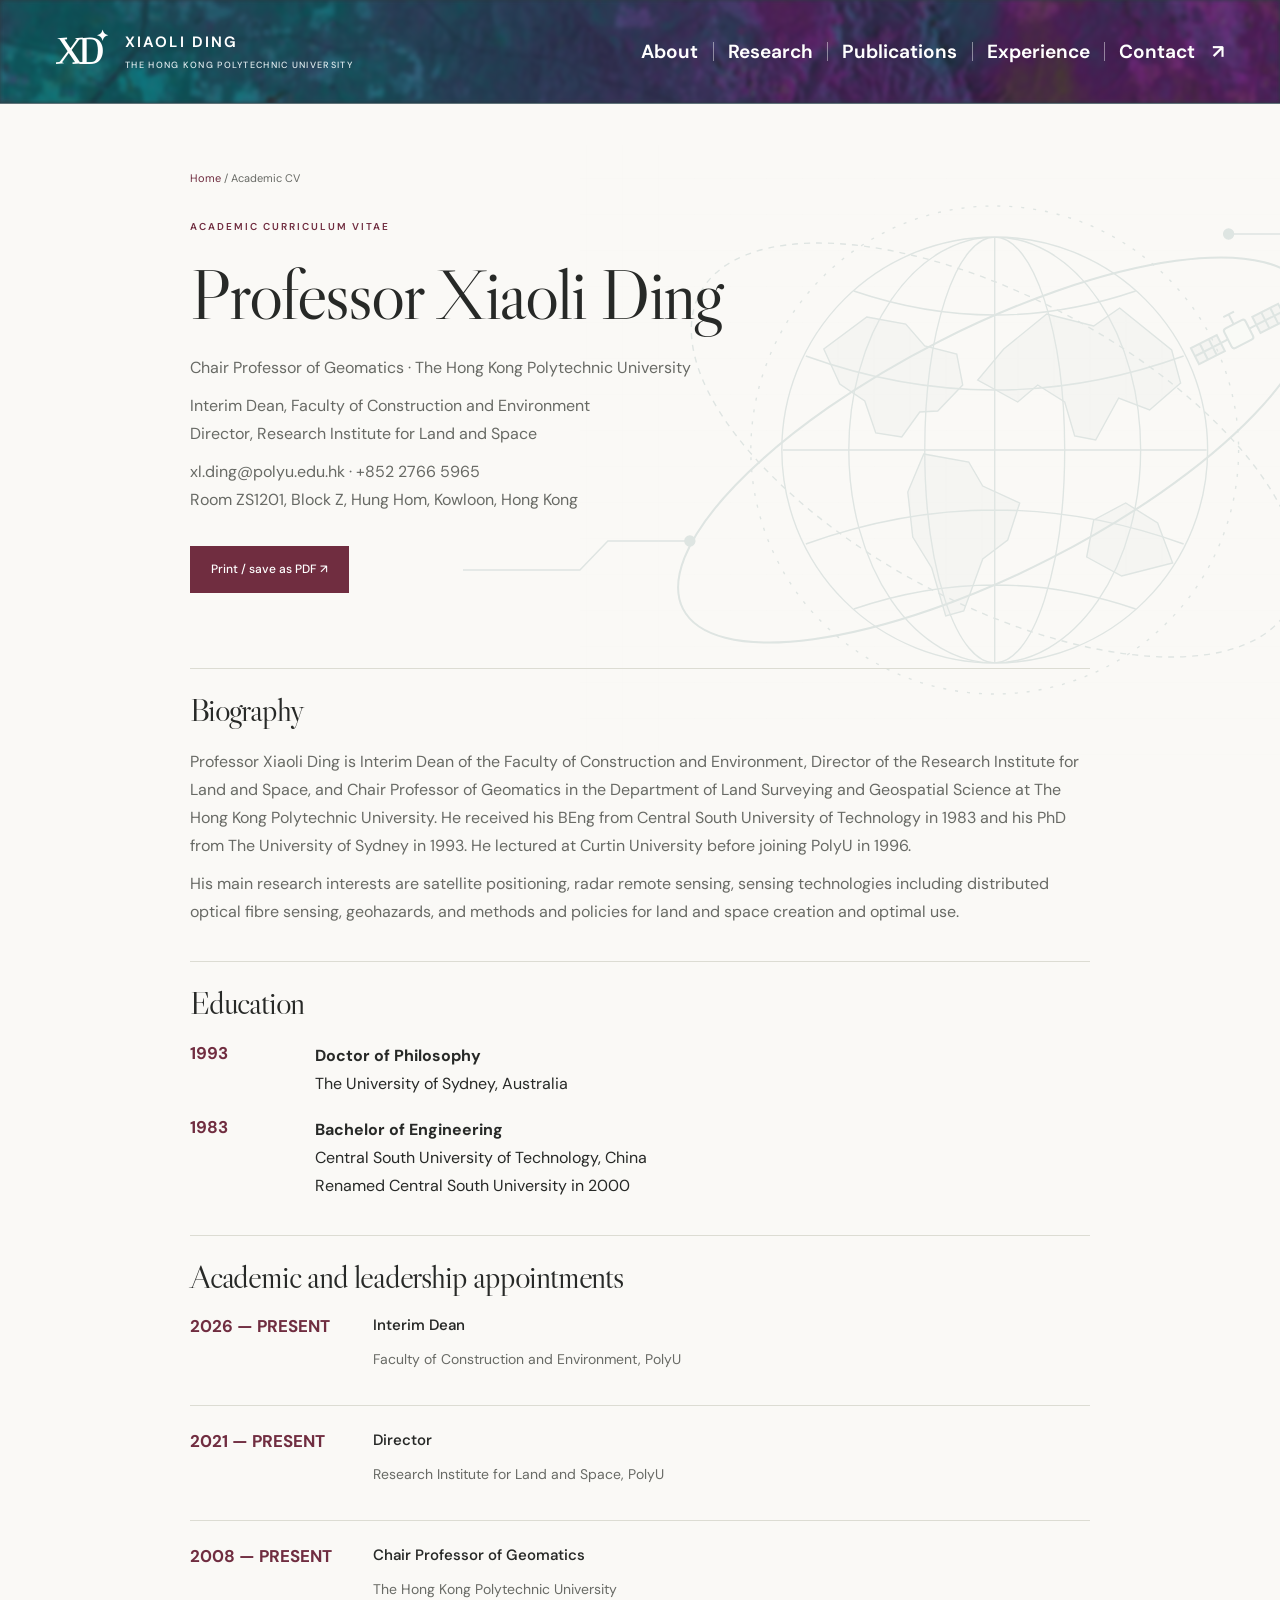
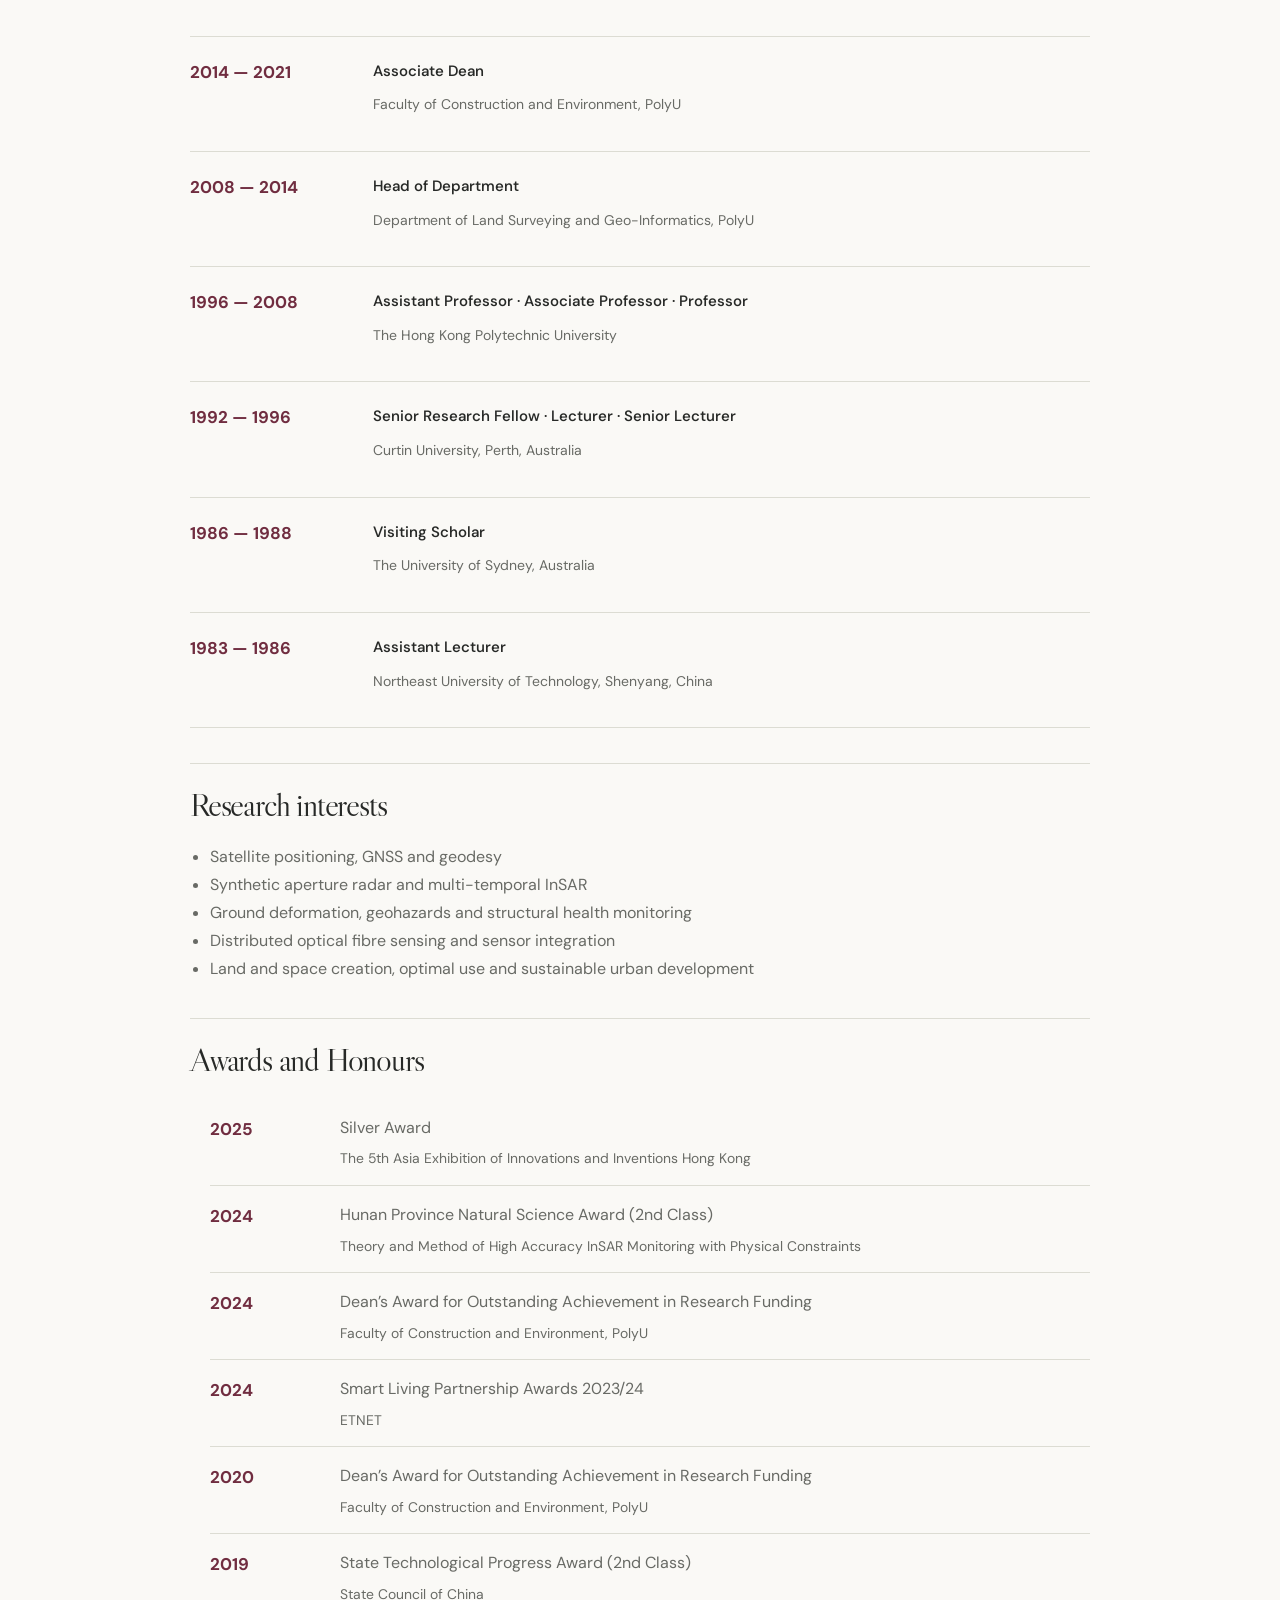
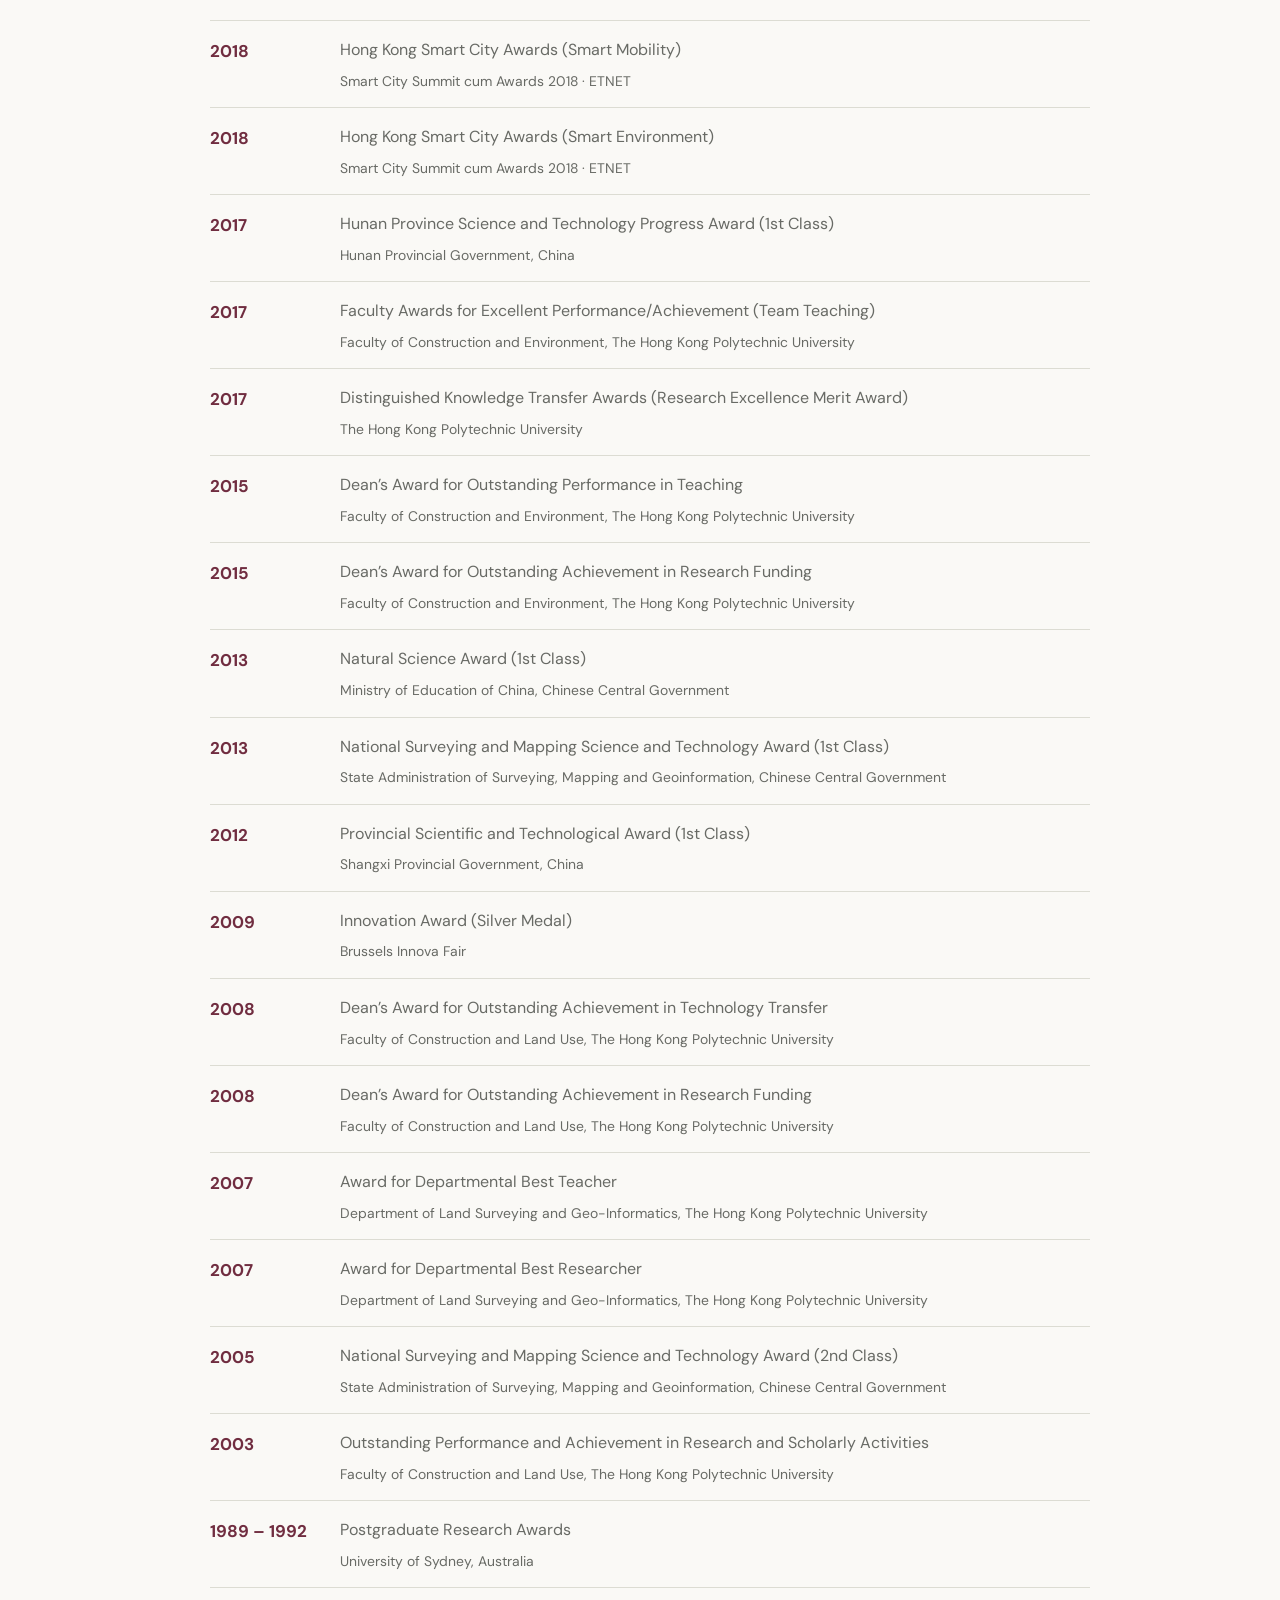
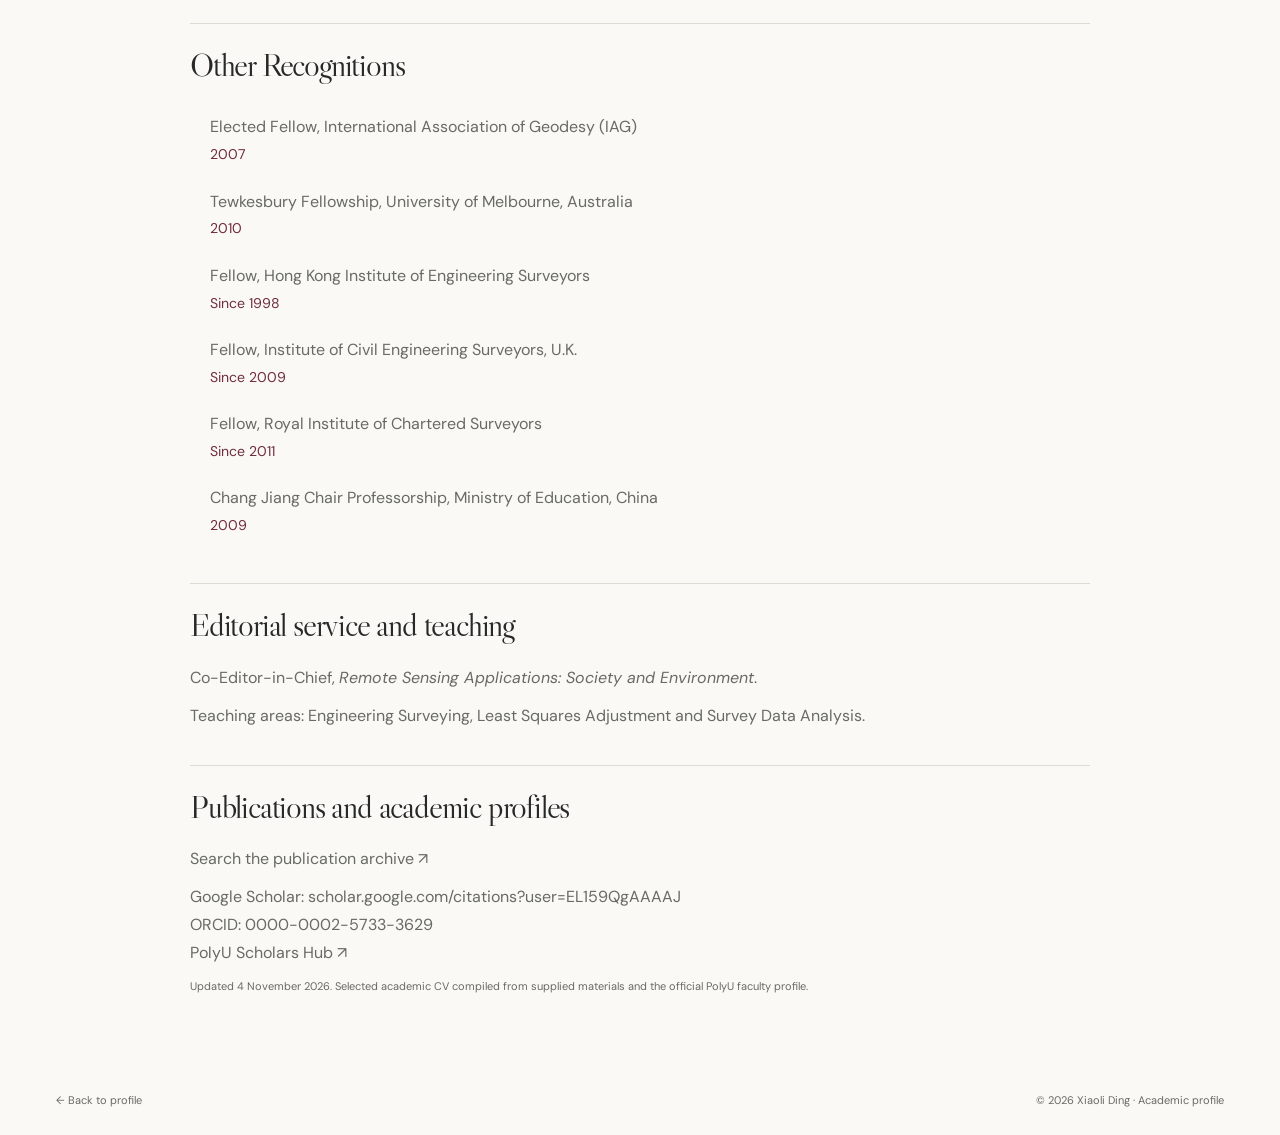
==== cv.html @ 2faf0572 "Add complete CV awards and honours with expandable homepage archive" ====
<!doctype html>
<html lang="en">
<head><meta charset="utf-8"><meta name="viewport" content="width=device-width,initial-scale=1"><meta name="theme-color" content="#702d40"><meta name="description" content="Professor Xiaoli Ding, Chair Professor of Geomatics at The Hong Kong Polytechnic University. Research in InSAR, GNSS, geohazards, and land and space."><title>Academic CV | Professor Xiaoli Ding</title><link rel="icon" href="assets/favicon.svg" type="image/svg+xml"><link rel="stylesheet" href="styles.css?v=8f8b34f9a97f"><script src="publications-data.js" defer></script><script src="app.js" defer></script></head>
<body><header class="header"><a class="identity" href="index.html" aria-label="Xiaoli Ding home"><span class="monogram">XD<span>✦</span></span><span>XIAOLI DING<small>THE HONG KONG POLYTECHNIC UNIVERSITY</small></span></a><button class="menu-toggle" aria-label="Open navigation" aria-expanded="false" aria-controls="navigation">Menu <span>☰</span></button><nav id="navigation" aria-label="Main navigation"><a href="index.html#about">About</a><a href="index.html#research">Research</a><a href="publications.html">Publications</a><a href="index.html#experience">Experience</a><a href="index.html#contact" class="nav-contact">Contact <span>↗</span></a></nav></header>
<main class="wrap cv" id="main"><div class="page-intro"><div class="breadcrumb"><a href="index.html">Home</a> / Academic CV</div><span class="eyebrow">ACADEMIC CURRICULUM VITAE</span><h1>Professor Xiaoli Ding</h1><p>Chair Professor of Geomatics · The Hong Kong Polytechnic University</p><p>Interim Dean, Faculty of Construction and Environment<br>Director, Research Institute for Land and Space</p><p><a href="mailto:xl.ding@polyu.edu.hk">xl.ding@polyu.edu.hk</a> · +852 2766 5965<br>Room ZS1201, Block Z, Hung Hom, Kowloon, Hong Kong</p><button id="print-cv" class="button primary print-button">Print / save as PDF ↗</button></div><h2>Biography</h2><p>Professor Xiaoli Ding is Interim Dean of the Faculty of Construction and Environment, Director of the Research Institute for Land and Space, and Chair Professor of Geomatics in the Department of Land Surveying and Geospatial Science at The Hong Kong Polytechnic University. He received his BEng from Central South University of Technology in 1983 and his PhD from The University of Sydney in 1993. He lectured at Curtin University before joining PolyU in 1996.</p><p>His main research interests are satellite positioning, radar remote sensing, sensing technologies including distributed optical fibre sensing, geohazards, and methods and policies for land and space creation and optimal use.</p><h2>Education</h2><dl><dt>1993</dt><dd><strong>Doctor of Philosophy</strong><br>The University of Sydney, Australia</dd><dt>1983</dt><dd><strong>Bachelor of Engineering</strong><br>Central South University of Technology, China<br>Renamed Central South University in 2000</dd></dl><h2>Academic and leadership appointments</h2><div class="timeline"><article><time>2026 — PRESENT</time><div><h3>Interim Dean</h3><p>Faculty of Construction and Environment, PolyU</p></div></article><article><time>2021 — PRESENT</time><div><h3>Director</h3><p>Research Institute for Land and Space, PolyU</p></div></article><article><time>2008 — PRESENT</time><div><h3>Chair Professor of Geomatics</h3><p>The Hong Kong Polytechnic University</p></div></article><article><time>2014 — 2021</time><div><h3>Associate Dean</h3><p>Faculty of Construction and Environment, PolyU</p></div></article><article><time>2008 — 2014</time><div><h3>Head of Department</h3><p>Department of Land Surveying and Geo-Informatics, PolyU</p></div></article><article><time>1996 — 2008</time><div><h3>Assistant Professor · Associate Professor · Professor</h3><p>The Hong Kong Polytechnic University</p></div></article><article><time>1992 — 1996</time><div><h3>Senior Research Fellow · Lecturer · Senior Lecturer</h3><p>Curtin University, Perth, Australia</p></div></article><article><time>1986 — 1988</time><div><h3>Visiting Scholar</h3><p>The University of Sydney, Australia</p></div></article><article><time>1983 — 1986</time><div><h3>Assistant Lecturer</h3><p>Northeast University of Technology, Shenyang, China</p></div></article></div><h2>Research interests</h2><ul><li>Satellite positioning, GNSS and geodesy</li><li>Synthetic aperture radar and multi-temporal InSAR</li><li>Ground deformation, geohazards and structural health monitoring</li><li>Distributed optical fibre sensing and sensor integration</li><li>Land and space creation, optimal use and sustainable urban development</li></ul><h2>Awards and Honours</h2><ul class="plain-list awards-list"><li><span>2025</span><div>Silver Award<small>The 5th Asia Exhibition of Innovations and Inventions Hong Kong</small></div></li><li><span>2024</span><div>Hunan Province Natural Science Award (2nd Class)<small>Theory and Method of High Accuracy InSAR Monitoring with Physical Constraints</small></div></li><li><span>2024</span><div>Dean’s Award for Outstanding Achievement in Research Funding<small>Faculty of Construction and Environment, PolyU</small></div></li><li><span>2024</span><div>Smart Living Partnership Awards 2023/24<small>ETNET</small></div></li><li><span>2020</span><div>Dean’s Award for Outstanding Achievement in Research Funding<small>Faculty of Construction and Environment, PolyU</small></div></li><li><span>2019</span><div>State Technological Progress Award (2nd Class)<small>State Council of China</small></div></li><li><span>2018</span><div>Hong Kong Smart City Awards (Smart Mobility)<small>Smart City Summit cum Awards 2018 · ETNET</small></div></li><li><span>2018</span><div>Hong Kong Smart City Awards (Smart Environment)<small>Smart City Summit cum Awards 2018 · ETNET</small></div></li><li><span>2017</span><div>Hunan Province Science and Technology Progress Award (1st Class)<small>Hunan Provincial Government, China</small></div></li><li><span>2017</span><div>Faculty Awards for Excellent Performance/Achievement (Team Teaching)<small>Faculty of Construction and Environment, The Hong Kong Polytechnic University</small></div></li><li><span>2017</span><div>Distinguished Knowledge Transfer Awards (Research Excellence Merit Award)<small>The Hong Kong Polytechnic University</small></div></li><li><span>2015</span><div>Dean’s Award for Outstanding Performance in Teaching<small>Faculty of Construction and Environment, The Hong Kong Polytechnic University</small></div></li><li><span>2015</span><div>Dean’s Award for Outstanding Achievement in Research Funding<small>Faculty of Construction and Environment, The Hong Kong Polytechnic University</small></div></li><li><span>2013</span><div>Natural Science Award (1st Class)<small>Ministry of Education of China, Chinese Central Government</small></div></li><li><span>2013</span><div>National Surveying and Mapping Science and Technology Award (1st Class)<small>State Administration of Surveying, Mapping and Geoinformation, Chinese Central Government</small></div></li><li><span>2012</span><div>Provincial Scientific and Technological Award (1st Class)<small>Shangxi Provincial Government, China</small></div></li><li><span>2009</span><div>Innovation Award (Silver Medal)<small>Brussels Innova Fair</small></div></li><li><span>2008</span><div>Dean’s Award for Outstanding Achievement in Technology Transfer<small>Faculty of Construction and Land Use, The Hong Kong Polytechnic University</small></div></li><li><span>2008</span><div>Dean’s Award for Outstanding Achievement in Research Funding<small>Faculty of Construction and Land Use, The Hong Kong Polytechnic University</small></div></li><li><span>2007</span><div>Award for Departmental Best Teacher<small>Department of Land Surveying and Geo-Informatics, The Hong Kong Polytechnic University</small></div></li><li><span>2007</span><div>Award for Departmental Best Researcher<small>Department of Land Surveying and Geo-Informatics, The Hong Kong Polytechnic University</small></div></li><li><span>2005</span><div>National Surveying and Mapping Science and Technology Award (2nd Class)<small>State Administration of Surveying, Mapping and Geoinformation, Chinese Central Government</small></div></li><li><span>2003</span><div>Outstanding Performance and Achievement in Research and Scholarly Activities<small>Faculty of Construction and Land Use, The Hong Kong Polytechnic University</small></div></li><li><span>1989 – 1992</span><div>Postgraduate Research Awards<small>University of Sydney, Australia</small></div></li></ul><h2>Other Recognitions</h2><ul class="plain-list compact recognition-list"><li>Elected Fellow, International Association of Geodesy (IAG) <small>2007</small></li><li>Tewkesbury Fellowship, University of Melbourne, Australia <small>2010</small></li><li>Fellow, Hong Kong Institute of Engineering Surveyors <small>Since 1998</small></li><li>Fellow, Institute of Civil Engineering Surveyors, U.K. <small>Since 2009</small></li><li>Fellow, Royal Institute of Chartered Surveyors <small>Since 2011</small></li><li>Chang Jiang Chair Professorship, Ministry of Education, China <small>2009</small></li></ul><h2>Editorial service and teaching</h2><p>Co-Editor-in-Chief, <em>Remote Sensing Applications: Society and Environment</em>.</p><p>Teaching areas: Engineering Surveying, Least Squares Adjustment and Survey Data Analysis.</p><h2>Publications and academic profiles</h2><p><a href="publications.html">Search the publication archive ↗</a></p><p>Google Scholar: <a href="https://scholar.google.com/citations?user=EL159QgAAAAJ">scholar.google.com/citations?user=EL159QgAAAAJ</a><br>ORCID: <a href="https://orcid.org/0000-0002-5733-3629">0000-0002-5733-3629</a><br><a href="https://research.polyu.edu.hk/en/persons/xiaoli-ding/">PolyU Scholars Hub ↗</a></p><p class="small-note">Updated 4 November 2026. Selected academic CV compiled from supplied materials and the official PolyU faculty profile.</p></main><footer class="wrap footer"><a href="index.html">← Back to profile</a><span>© 2026 Xiaoli Ding · Academic profile</span></footer></body></html>
---- styles.css ----
@import url('https://fonts.googleapis.com/css2?family=DM+Sans:wght@400;450;500;550;600;650;700&family=Libre+Caslon+Display&display=swap');
:root{--paper:#faf9f6;--ink:#272927;--muted:#686a65;--wine:#702d40;--line:#dcdcd3;--sage:#e9ede5;--serif:'Libre Caslon Display',Georgia,'Times New Roman',serif;--sans:'DM Sans',Arial,sans-serif}*{box-sizing:border-box}html{scroll-behavior:smooth;scroll-padding-top:105px}body{margin:0;color:var(--ink);background:var(--paper);font:15px/1.75 var(--sans)}a{color:inherit;text-decoration:none}a,button,input,select{touch-action:manipulation}a:hover{color:var(--wine)}button,input,select{font:inherit}button,a,input,select,summary{-webkit-tap-highlight-color:transparent}a:focus-visible,button:focus-visible,summary:focus-visible,input:focus-visible,select:focus-visible{outline:3px solid #b18e46;outline-offset:5px}button{cursor:pointer}img{display:block;max-width:100%}h1,h2,h3,p,figure{margin:0}h1,h2{font-family:var(--serif);font-weight:400;line-height:1.1}h2{font-size:48px;letter-spacing:-1.2px}h3{font-weight:550;line-height:1.45}p{color:var(--muted)}.wrap{max-width:1200px;width:calc(100% - 112px);margin:auto}.skip{position:fixed;top:-100px;left:16px;z-index:1000;padding:10px 20px;background:white}.skip:focus{top:10px}.header{height:104px;display:flex;align-items:center;justify-content:space-between;padding:0 56px;border-bottom:1px solid var(--line);background:rgba(250,249,246,.97);position:sticky;top:0;z-index:30;gap:25px}.identity{display:flex;align-items:center;gap:16px;font-size:15px;font-weight:650;letter-spacing:2.1px;line-height:1.4}.identity small{display:block;font-size:8px;font-weight:500;letter-spacing:1.3px;margin-top:6px}.monogram{position:relative;display:block;font-family:var(--serif);font-size:36px;letter-spacing:-4px;color:var(--wine);padding-right:10px;line-height:1}.monogram span{position:absolute;right:0;top:-6px;font-size:15px;letter-spacing:0}.header nav{display:flex;align-items:center;gap:30px;font-size:12px;font-weight:500}.header nav a{position:relative}.header nav a:after{content:'';position:absolute;left:0;bottom:-8px;width:0;height:1px;background:var(--wine);transition:width .2s}.header nav a:hover:after{width:100%}.nav-contact{border-left:1px solid var(--line);padding-left:26px}.nav-contact span{margin-left:12px}.menu-toggle{display:none}.hero{padding-top:60px;padding-bottom:62px;display:grid;grid-template-columns:1.22fr 1fr;gap:60px;align-items:center}.eyebrow{font-size:10px;font-weight:600;letter-spacing:2px;color:var(--wine);display:block}.small-line{display:inline-block;vertical-align:middle;background:var(--wine);width:26px;height:1px;margin-right:10px}.hero h1{font-size:83px;margin-top:31px;letter-spacing:-2.6px}.hero h1>span:first-child{font-size:29px;letter-spacing:0;display:block;margin-bottom:7px}.hero h1 .chinese{font-family:serif;display:block;font-size:26px;letter-spacing:7px;margin:15px 0 24px;color:#65645e}.hero-position{font-size:19px;font-weight:500;color:var(--wine);margin-bottom:9px}.hero-roles{font-size:13px;line-height:1.85;color:#464943}.hero-institution{font-size:12px;margin-top:8px}.hero-links{display:flex;gap:28px;align-items:center;margin-top:26px}.button{display:inline-flex;align-items:center;gap:35px;padding:12px 20px;font-size:12px;font-weight:500;border:1px solid var(--wine);transition:background .2s,color .2s}.primary{color:#fff;background:var(--wine)}.primary:hover{background:#4c1e2b;color:#fff}.text-link{display:inline-flex;align-items:center;gap:22px;font-size:12px;font-weight:600;border-bottom:1px solid #aa918f;padding:5px 0;color:var(--wine)}.hero-foot{margin-top:34px;padding-left:15px;border-left:1px solid #baa8a7;color:var(--ink);font-family:var(--serif);font-size:20px;line-height:1.4}.hero-foot span{color:var(--muted);font-family:var(--sans);font-size:11px}.portrait{position:relative;width:86%;justify-self:center}.portrait:before{content:'';position:absolute;inset:-14px -14px 35px 24px;border:1px solid #cec5bb;z-index:-1}.portrait img {
  width: 89%;
  height: auto;
  aspect-ratio: 925.6 / 1107;
  object-fit: cover;
  object-position: 27.2727% center;
  margin-inline: auto;
  background: #e4e3df;
}.portrait figcaption{display:flex;flex-wrap:wrap;justify-content:space-between;gap:5px 10px;font-size:12px;letter-spacing:1px;padding:15px 0 0;color:var(--muted)}.profile-strip{border-top:1px solid var(--line);border-bottom:1px solid var(--line)}.strip-inner{display:flex;align-items:center;justify-content:space-between;gap:24px;min-height:78px}.strip-inner>span{text-transform:uppercase;font-size:9px;letter-spacing:1.5px;color:var(--muted)}.strip-inner a{font-size:11px}.strip-inner a span{margin-left:18px;color:var(--wine)}.section{padding-top:96px;padding-bottom:96px}.split{display:grid;grid-template-columns:1fr 1.8fr;gap:76px}.section-title h2{margin-top:22px}.section-title>p{font-size:13px;margin-top:26px;max-width:230px}.section-title .text-link{margin-top:30px}.section-body p{margin-bottom:18px;font-size:14px}.section-body .lead{font-family:var(--serif);font-size:28px;color:var(--ink);line-height:1.4;margin-bottom:24px}.education{display:grid;grid-template-columns:1fr 1fr;border-top:1px solid var(--line);padding-top:27px;margin-top:32px;gap:32px}.education span{font-size:8px;letter-spacing:1.2px;color:var(--wine)}.education h3{font-size:13px;margin:8px 0}.education p{font-size:11px;margin:0}.research{background:#273a34;color:#f4f4e9;padding:77px 0 68px}.research .eyebrow{color:#b9c8a9}.section-heading{display:flex;justify-content:space-between;gap:30px;align-items:flex-end;margin-bottom:34px}.section-heading h2{margin-top:18px}.section-heading>p{font-size:12px;line-height:1.7;color:#b6c1b7}.research-grid{display:grid;grid-template-columns:repeat(4,1fr);margin-top:38px}.research-grid article{border-left:1px solid #526159;padding:0 24px;position:relative}.research-grid article:first-child{border:0;padding-left:0}.research-grid article:last-child{padding-right:0}.research-visual{height:128px;color:#bdc9ad;opacity:.85;margin-bottom:22px}.research-visual svg{width:100%;height:100%;stroke-width:1.1}.research-number{font-size:9px;letter-spacing:2px;color:#adc0a6}.research-grid h3{font-family:var(--serif);font-size:27px;font-weight:400;margin:10px 0 17px;line-height:1.15}.research-grid p{font-size:12px;line-height:1.85;color:#bfc9bf;min-height:110px}.research-grid a{display:flex;justify-content:space-between;margin-top:20px;font-size:10px;color:#eef0dd}.research-grid a:hover{color:#d9d7ab}.publication-intro{display:flex;align-items:center;justify-content:space-between;padding-bottom:27px;border-bottom:1px solid var(--line);gap:20px}.publication-intro p{font-size:12px}.publication-intro>span{font-size:8px;letter-spacing:1.4px;color:var(--muted);white-space:nowrap}.pub-item{display:grid;grid-template-columns:67px 1fr 35px;gap:20px;padding:27px 0;border-bottom:1px solid var(--line)}.pub-year{font-size:12px;font-weight:500;color:var(--wine);padding-top:3px}.pub-type{display:block;color:var(--muted);font-size:9px;font-weight:400;margin-top:4px}.pub-item h3{font-family:var(--serif);font-size:25px;line-height:1.25;margin-bottom:9px;font-weight:400;letter-spacing:-.15px}.pub-item h3 a:hover{color:var(--wine)}.pub-authors{font-size:11px;margin-bottom:4px}.pub-authors strong{font-weight:600;color:var(--ink)}.pub-journal{font-size:11px;color:var(--wine)}.pub-arrow{color:var(--wine);font-size:20px;justify-self:end;align-self:start;min-width:30px;text-align:center}.pub-bottom{display:flex;align-items:center;justify-content:space-between;margin-top:31px;gap:24px}.outline{background:transparent;color:var(--wine)}.outline:hover{background:var(--wine);color:white}.pub-bottom p{font-size:10px}.pub-bottom p a{border-bottom:1px solid #bbb}.project-section{background:#eeeee7}.project-list article{padding:24px 0;border-bottom:1px solid #d3d6cd}.project-list article:first-child{padding-top:0}.project-list article:last-child{border:0;padding-bottom:0}.project-list article>span{font-size:9px;letter-spacing:1.4px;color:var(--wine)}.project-list h3{font-family:var(--serif);font-size:25px;margin:9px 0;font-weight:400}.project-list p{font-size:11px}.timeline article{display:grid;grid-template-columns:123px 1fr;gap:28px;padding:24px 0;border-bottom:1px solid var(--line)}.timeline article:first-child{padding-top:0}.timeline time{font-size:9px;letter-spacing:1px;color:var(--wine);padding-top:4px}.timeline h3{font-size:15px}.timeline p{font-size:12px;margin-top:5px}.timeline summary{font-size:12px;padding:22px 0;cursor:pointer;list-style:none;color:var(--wine);display:flex;justify-content:space-between}.timeline summary::-webkit-details-marker{display:none}.service-section{border-top:1px solid var(--line);padding-top:65px;padding-bottom:90px}.service-section h2{margin-top:20px}.service-grid{display:grid;grid-template-columns:1.2fr 1.2fr .8fr;gap:46px;margin-top:40px}.service-grid h3{font-size:13px;border-bottom:1px solid var(--line);padding-bottom:17px}.plain-list{padding:0;margin:10px 0;list-style:none}.plain-list li{display:grid;grid-template-columns:35px 1fr;gap:12px;padding:10px 0;font-size:11px;color:var(--muted);line-height:1.8}.plain-list li span{color:var(--wine);font-size:9px}.plain-list.compact li{display:block}.small-note{font-size:11px;margin-top:23px}.contact{background:var(--wine);color:white;padding:67px 0}.contact-inner{display:grid;grid-template-columns:1.6fr 1fr;gap:70px}.contact .eyebrow{color:#d8b6bc}.contact h2{font-size:64px;margin:17px 0}.contact p{color:#dfc8cd;font-size:12px}.contact-email{display:inline-flex;align-items:center;gap:60px;font-family:var(--serif);font-size:30px;margin-top:19px;border-bottom:1px solid #aa7481;padding-bottom:5px}.contact a:hover{color:#e9d0bc}.contact address{font-style:normal;font-size:12px;line-height:2;align-self:center;color:#eadce0}.contact address>span{display:block;font-size:9px;letter-spacing:1.5px;color:#cba6b1;margin-bottom:16px}.contact address a{display:block;margin-top:13px}.footer{display:flex;justify-content:space-between;gap:20px;padding-top:25px;padding-bottom:25px;color:var(--muted);font-size:9px}.page-intro{padding-top:65px;padding-bottom:40px}.breadcrumb{font-size:11px;color:var(--muted);margin-bottom:30px}.breadcrumb a{color:var(--wine)}.page-intro h1{font-size:72px;margin:18px 0 21px;letter-spacing:-2px}.page-intro p{font-size:14px;max-width:750px}.archive-meta{display:flex;gap:28px;margin-top:24px;font-size:11px;color:var(--wine)}.filter-panel{padding:25px;background:#edeee8;display:grid;grid-template-columns:2fr 1fr 1fr;gap:20px}.filter-panel label{display:block;font-size:9px;letter-spacing:1px;text-transform:uppercase;margin-bottom:8px}.filter-panel input,.filter-panel select{background:var(--paper);border:1px solid #ccd0c5;padding:10px 13px;width:100%;font-size:13px;color:var(--ink);border-radius:0;height:46px}.result-toolbar{display:flex;justify-content:space-between;align-items:center;margin:26px 0 0;padding-bottom:15px;border-bottom:1px solid var(--line);font-size:11px;color:var(--muted)}.reset{background:none;border:0;border-bottom:1px solid var(--wine);padding:3px 0;color:var(--wine);font-size:11px}.archive .pub-item{padding:23px 0}.archive .pub-item h3{font-size:24px}.pub-citation{font-size:13px;line-height:1.8;color:#484b45;overflow-wrap:anywhere}.pub-provenance{font-size:9px;margin-top:9px;color:#7b7c73}.pagination{display:flex;justify-content:center;align-items:center;gap:27px;margin:36px 0 65px}.pagination button{font-size:12px;background:transparent;border:1px solid var(--line);padding:9px 18px;color:var(--wine)}.pagination button:disabled{opacity:.4;cursor:default}.pagination span{font-size:12px;color:var(--muted)}.empty{padding:65px 20px;text-align:center}.empty h3{font-family:var(--serif);font-size:31px;margin-bottom:10px}.empty p{font-size:13px}.archive-note{border-top:1px solid var(--line);padding:22px 0 50px;font-size:11px;color:var(--muted)}.archive-note a{color:var(--wine);text-decoration:underline}.cv{max-width:900px;padding-bottom:60px}.cv h2{font-size:33px;margin:35px 0 20px;padding-top:23px;border-top:1px solid var(--line)}.cv p{margin:10px 0}.cv h3{font-size:15px}.cv .timeline{margin-top:20px}.print-button{margin-top:22px}.cv dl{display:grid;grid-template-columns:100px 1fr;gap:18px 25px}.cv dt{font-size:12px;color:var(--wine)}.cv dd{margin:0}.cv ul{padding-left:20px;color:var(--muted)}
@media(min-width:1500px){.header{padding-left:calc((100% - 1200px)/2);padding-right:calc((100% - 1200px)/2)}.hero{gap:90px}.hero h1{font-size:94px}}
@media(max-width:1100px){.wrap{width:calc(100% - 64px)}.header{padding:0 32px;height:90px}.identity small{max-width:190px;font-size:7px}.header nav{gap:20px}.hero{gap:40px}.hero h1{font-size:70px}.hero-position{font-size:17px}.split{gap:45px;grid-template-columns:1fr 1.7fr}.strip-inner{gap:20px}.strip-inner a{font-size:10px}.strip-inner a span{margin-left:8px}.research-grid article{padding:0 18px}.research-grid h3{font-size:24px}.research-grid p{min-height:136px}.service-grid{gap:28px}.timeline article{grid-template-columns:110px 1fr;gap:15px}}
@media(max-width:800px){html{scroll-padding-top:85px}.header{height:78px;padding:0 24px}.identity{font-size:12px;gap:12px}.identity small{font-size:6px;letter-spacing:1px;max-width:210px}.monogram{font-size:31px}.menu-toggle{display:flex;align-items:center;gap:15px;background:none;border:1px solid var(--line);padding:7px 11px;font-size:11px}.header nav{display:none;position:absolute;top:77px;left:0;right:0;padding:24px;background:var(--paper);border-bottom:1px solid var(--line);box-shadow:0 12px 20px #00000008}.header nav.open{display:flex;flex-wrap:wrap;gap:23px}.nav-contact{border:0;padding-left:0}.hero{padding-top:44px;padding-bottom:45px;gap:30px;grid-template-columns:1.15fr 1fr}.hero h1{font-size:59px;margin-top:24px}.hero h1>span:first-child{font-size:25px}.hero h1 .chinese{font-size:22px;margin:13px 0 19px}.eyebrow{font-size:8px;letter-spacing:1.6px}.hero-position{font-size:15px}.hero-roles{font-size:11px}.hero-institution{font-size:10px}.hero-links{gap:17px;flex-wrap:wrap}.button{gap:20px;font-size:11px;padding:10px 15px}.hero-foot{font-size:17px;margin-top:26px}.hero-foot span{font-size:9px}.portrait figcaption{font-size:11px;letter-spacing:.7px;flex-direction:column;gap:4px}.strip-inner{flex-wrap:wrap;justify-content:flex-start;padding:20px 0;gap:13px 27px}.strip-inner>span{width:100%}.section{padding-top:64px;padding-bottom:64px}.split{grid-template-columns:1fr;gap:32px}.section-title h2 br{display:none}.section-title h2{max-width:550px}.section-title>p{max-width:none;margin-top:13px}.section-title .text-link{margin-top:17px}h2{font-size:41px}.section-heading{gap:25px}.section-heading>p{max-width:250px;font-size:10px}.research{padding:60px 0}.research-grid{grid-template-columns:1fr 1fr;gap:36px 0}.research-grid article{padding:0 28px}.research-grid article:nth-child(odd){padding-left:0;border:0}.research-grid article:nth-child(even){padding-right:0}.research-grid p{min-height:65px}.research-grid h3{font-size:28px}.research-visual{max-width:240px;height:105px}.research-grid a{margin-top:17px}.publication-intro>span{font-size:7px}.service-grid{grid-template-columns:1fr 1fr}.service-grid article:last-child{grid-column:1/-1}.service-grid article:last-child .plain-list{display:flex;gap:30px}.contact-inner{gap:35px}.contact-email{font-size:25px;gap:25px}.contact h2{font-size:51px}.contact address{font-size:11px}.contact address>span{font-size:8px}.page-intro h1{font-size:61px}.filter-panel{grid-template-columns:1fr 1fr}.filter-panel>div:first-child{grid-column:1/-1}.publication-intro{align-items:flex-start}.footer{flex-wrap:wrap}.footer span:nth-child(2){margin-left:auto}}
@media(max-width:560px){.wrap{width:calc(100% - 40px)}.header{padding:0 20px}.identity small{font-size:5.5px;max-width:170px;letter-spacing:.6px}.hero{grid-template-columns:1fr;padding-top:37px;gap:38px}.hero h1{font-size:76px}.hero h1>span:first-child{font-size:28px}.hero-position{font-size:18px}.hero-roles{font-size:12px}.hero-institution{font-size:11px}.hero h1 .chinese{font-size:25px;margin-bottom:22px}.hero-links{margin-top:25px}.hero-foot{font-size:20px}.hero-foot span{font-size:10px}.portrait{margin-right:13px}.portrait figcaption{flex-direction:row;font-size:10px}.eyebrow{font-size:8px}.strip-inner{gap:15px 22px}.strip-inner a{font-size:10px}.strip-inner a:last-child{width:100%}.section{padding-top:54px;padding-bottom:54px}h2{font-size:39px}.section-body .lead{font-size:27px}.section-body p{font-size:13px}.education{grid-template-columns:1fr;gap:22px}.section-heading{align-items:flex-start;flex-direction:column;gap:20px}.section-heading>p{font-size:12px;max-width:none}.research-grid{gap:35px 0}.research-grid article{padding:0 15px}.research-grid h3{font-size:25px;min-height:56px}.research-grid p{font-size:11px;min-height:125px}.research-visual{height:82px;margin-bottom:18px}.research-grid a{font-size:9px;gap:12px}.publication-intro{flex-direction:column;gap:13px}.pub-item{grid-template-columns:40px 1fr 18px;gap:10px;padding:23px 0}.pub-year{font-size:10px}.pub-type{font-size:8px}.pub-item h3{font-size:23px}.pub-arrow{font-size:17px;min-width:18px}.pub-authors,.pub-journal{font-size:10px}.pub-bottom{align-items:flex-start;flex-direction:column;gap:19px}.project-list h3{font-size:25px}.timeline article{grid-template-columns:1fr;gap:6px;padding:20px 0}.timeline h3{font-size:14px}.service-section{padding-top:50px;padding-bottom:50px}.service-grid{grid-template-columns:1fr;gap:25px;margin-top:30px}.service-grid article:last-child{grid-column:auto}.service-grid article:last-child .plain-list{display:block}.plain-list li{font-size:12px}.contact{padding:49px 0}.contact-inner{grid-template-columns:1fr;gap:40px}.contact h2{font-size:54px}.contact-email{font-size:29px;gap:30px}.contact address{font-size:12px}.footer{font-size:8px;gap:12px;padding-bottom:23px}.footer span:nth-child(2){margin-left:0}.footer a{margin-left:auto}.page-intro{padding-top:35px;padding-bottom:30px}.page-intro h1{font-size:57px}.page-intro p{font-size:12px}.archive-meta{flex-wrap:wrap;gap:12px 24px}.filter-panel{padding:17px;gap:15px}.filter-panel select{font-size:12px;padding-left:9px}.archive .pub-item h3{font-size:23px}.pub-citation{font-size:12px}.pagination{gap:15px}.pagination button{padding:9px 13px;font-size:11px}.pagination span{font-size:11px}.cv dl{grid-template-columns:1fr;gap:5px}.cv dd{margin-bottom:20px}}
@media(prefers-reduced-motion:reduce){html{scroll-behavior:auto}*{transition:none!important}}
@media print{.header,.footer,.skip,.print-button,.breadcrumb{display:none!important}body{background:white;font:11pt/1.5 Georgia,serif}.wrap{width:100%;max-width:none}.page-intro{padding:0}.page-intro h1{font-size:30pt}.cv h2{font-size:19pt;margin:22px 0 10px;padding-top:12px}.cv h3{font-size:12pt}.cv p,.cv li,.cv dd{color:#222}.cv .timeline article{padding:10px 0;grid-template-columns:125px 1fr;break-inside:avoid}a{color:inherit}.cv h2{break-after:avoid}.cv{padding:0}@page{margin:18mm}}

/* Academic profile refresh: orbital linework and an InSAR-inspired header. */
body{font-size:16px;position:relative;isolation:isolate}
body::before{content:"";position:fixed;inset:0;z-index:-1;pointer-events:none;background:url("assets/orbital-grid.svg") right -7vw center / min(1000px,88vw) auto no-repeat;opacity:.16}
.header{background:linear-gradient(90deg,#11232deb,#172e39d9 53%,#172731e8),url("assets/insar-fringes.svg") center/cover;color:#fff;border-bottom-color:#4f6975}
.header .identity,.header .monogram,.header a:hover{color:#fff}
.header .identity small{color:#e1edf0;font-size:9px}
.header nav{font-size:16px;font-weight:600;gap:clamp(17px,2.3vw,34px)}
.header nav a::after{background:#e1f3f5}
.nav-contact{border-color:#7a929c}
.hero-roles,.section-body p,.page-intro p{font-size:16px}
.hero-institution,.publication-intro p,.timeline p,.contact p,.contact address,.pub-citation{font-size:14px}
.section-body .lead{font-size:30px}
.strip-inner a,.hero-links .button,.text-link,.pub-authors,.pub-journal,.pub-provenance{font-size:13px}
.research-grid p,.plain-list li,.project-list p,.archive-note{font-size:14px}
.research-grid p{min-height:0}
.research-grid article{display:flex;flex-direction:column}
.research-grid a{padding-top:18px;margin-top:auto;font-size:12px}
.research-visual{flex:none}
.hero-foot span,.section-title>p,.timeline summary,.pub-bottom p,.education p{font-size:13px}
.service-grid h3,.education h3{font-size:15px}
.filter-panel input,.filter-panel select{font-size:15px}
.footer{font-size:11px}
@media(max-width:950px){.header nav{font-size:14px;gap:17px}.nav-contact{padding-left:16px}}
@media(max-width:800px){.header nav{background:linear-gradient(#172d38eb,#172d38eb),url("assets/insar-fringes.svg") center/cover;border-bottom-color:#4f6975;font-size:16px}.menu-toggle{color:white;border-color:#8da6ae;font-size:14px}.header .identity small{font-size:7px}.nav-contact{padding-left:0}.hero-roles{font-size:14px}.section-body p{font-size:15px}body::before{background-size:115vw;background-position:right -20vw center;opacity:.13}}
@media(max-width:560px){.header .identity small{font-size:6.5px}.hero h1{font-size:clamp(58px,17vw,76px)}.contact-email{font-size:clamp(21px,6.6vw,29px);gap:15px}.pub-item>div{min-width:0}.pub-item h3{overflow-wrap:anywhere}.filter-panel>div{min-width:0}.research-grid p{font-size:13px}.strip-inner a{font-size:12px}}
@media print{body::before{display:none}}
.project-archive{margin-top:32px;border-top:1px solid #c7cbc1;border-bottom:1px solid #c7cbc1}
.project-archive summary{display:flex;justify-content:space-between;align-items:center;gap:12px;padding:17px 0;cursor:pointer;list-style:none;color:var(--wine);font-weight:650}
.project-archive summary::-webkit-details-marker{display:none}
.project-archive summary small{color:var(--muted);font-size:12px;font-weight:500}
.project-chevron{font-size:21px;line-height:1}
.project-archive[open] .project-chevron{transform:rotate(180deg)}
.project-archive>p{font-size:13px;margin:0 0 14px}
.project-archive ul{list-style:none;margin:0;padding:0}
.project-archive li{display:grid;grid-template-columns:90px minmax(0,1fr);gap:16px;border-top:1px solid #d3d6cd;padding:13px 0;font-size:14px;line-height:1.55;overflow-wrap:anywhere}
.project-date{font-size:12px;color:var(--wine)}
@media(max-width:560px){.project-archive li{grid-template-columns:68px minmax(0,1fr);gap:10px}.project-archive summary small{display:block}}

/* Keep key profile details comfortably readable at every width. */
.hero-roles{font-size:clamp(16px,1.6vw,19px);line-height:1.55;font-weight:500;color:#303730}
.hero-institution{font-size:17px;font-weight:550;color:#303730;margin-top:12px}
.hero-foot{font-size:25px;line-height:1.35}
.hero-foot span{display:inline-block;margin-top:4px;font-size:16px;line-height:1.55;color:#454c45}
.strip-inner{flex-wrap:wrap;justify-content:flex-start;gap:10px clamp(16px,2.3vw,32px);padding-block:16px}
.strip-inner>span{font-size:13px;font-weight:700;letter-spacing:.8px;color:#414941}
.strip-inner a{display:inline-flex;align-items:baseline;gap:7px;padding-block:6px;font-size:16px;font-weight:600;color:#303730}
.strip-inner a:hover{color:var(--wine);text-decoration:underline;text-underline-offset:3px}
.strip-inner a span{margin-left:0}
.education>div{min-width:0}
.education span{display:block;font-size:13px;font-weight:700;letter-spacing:.65px;line-height:1.5}
.education h3{font-size:19px;font-weight:650;line-height:1.35;margin:7px 0}
.education p{font-size:16px;line-height:1.5;color:#454c45}
.research .section-heading>p{font-size:17px;line-height:1.55;color:#e2ebe2;max-width:440px}
.research .section-heading>p br{display:none}
@media(max-width:800px){.strip-inner>span{width:100%}.strip-inner{gap:7px 24px}.research .section-heading>p{font-size:16px}}

#about .section-body > p:not(.lead){text-align:justify;hyphens:auto}

/* CV dates should scan as easily as the entries they identify. */
.cv dl>dt,.cv .timeline time{font-size:17px;font-weight:700;letter-spacing:0;line-height:1.4;font-variant-numeric:tabular-nums}
.cv .timeline time{padding-top:0}
@media(min-width:561px){.cv .timeline article{grid-template-columns:155px minmax(0,1fr)}}
@media print{.cv dl>dt,.cv .timeline time{font-size:11pt}.cv .timeline article{grid-template-columns:125px minmax(0,1fr)}}

.strip-inner a{align-items:center;gap:9px;max-width:100%}
.strip-inner a .profile-icon{width:24px;height:24px;flex:0 0 24px}
.strip-inner a .profile-label{color:inherit}
.strip-inner a .profile-arrow{font-size:13px;flex:none}
@media(min-width:801px){.strip-inner a + a{border-left:1px solid var(--line);padding-left:16px}}

/* Use consistent, readable dates across the profile and publication archive. */
.pub-year,.project-list article>span,.project-date,#experience .timeline time,.service-grid .plain-list:not(.compact) li>span{font-size:17px;font-weight:700;letter-spacing:0;line-height:1.45;font-variant-numeric:tabular-nums}
.project-list article p{font-size:16px;color:#454c45}
.service-grid .plain-list:not(.compact) li{grid-template-columns:3.1rem minmax(0,1fr)}
.project-archive li{grid-template-columns:6.6rem minmax(0,1fr)}
@media(min-width:561px){#experience .timeline article{grid-template-columns:155px minmax(0,1fr)}}
@media(max-width:560px){.pub-item{grid-template-columns:48px minmax(0,1fr) 18px}.project-archive li{grid-template-columns:6.1rem minmax(0,1fr)}}

.research-grid h3{font-size:clamp(30px,2.8vw,38px);line-height:1.14;text-wrap:balance}
@media(min-width:801px){.research-grid h3{min-height:2.28em}}
@media(max-width:560px){.research-grid h3{font-size:clamp(27px,6.6vw,32px);min-height:0}}

/* The original PolyU banner is a clean image, separate from the old heading. */
.header {
  isolation: isolate;
  background: rgb(13 29 37 / 88%);
  -webkit-backdrop-filter: blur(8px);
  backdrop-filter: blur(8px);
  border-bottom-color: rgb(214 241 246 / 32%);
}

.header::before {
  content: "";
  position: absolute;
  z-index: -1;
  inset: 0;
  pointer-events: none;
  background: linear-gradient(90deg, rgb(7 29 37 / 56%), rgb(21 18 39 / 56%)),
    url("assets/remote-sensing-banner.jpg") center / cover no-repeat;
  filter: blur(2px);
  clip-path: inset(0);
  opacity: .91;
}

@media (max-width: 800px) {
  .header nav {
    background: rgb(16 32 43 / 96%);
  }
}

/* Use the wide desktop gutter for a satellite and contour illustration. */
@media screen and (min-width: 1440px) {
  .home-profile::after {
    content: "";
    position: absolute;
    top: 120px;
    left: 0;
    width: min(280px, calc((100% - 1200px) / 2 - 24px));
    height: 1050px;
    z-index: -1;
    pointer-events: none;
    background: url("assets/satellite-contours.svg") left top / 100% auto no-repeat;
    opacity: .34;
  }
}

.header nav {
  font-size: 19px;
  font-weight: 650;
}

@media (min-width: 801px) {
  .header nav a + a::before {
    content: "";
    position: absolute;
    left: calc(-.5 * clamp(17px, 2.3vw, 34px));
    top: 50%;
    height: 1.05em;
    border-left: 1px solid rgb(255 255 255 / 44%);
    transform: translateY(-50%);
  }

  .header .nav-contact {
    border-left: 0;
    padding-left: 0;
  }
}

@media (min-width: 801px) and (max-width: 1100px) {
  .header nav { font-size: 16px; gap: 17px; }
  .header nav a + a::before { left: -9px; }
}

@media (max-width: 800px) {
  .header nav.open { display: grid; gap: 0; }
  .header nav a { padding: 8px 0; }
  .header nav a + a { border-top: 1px solid rgb(255 255 255 / 22%); }
  .header nav a::after { display: none; }
  .header nav, .menu-toggle { font-size: 17px; }
}

/* Profile qualifications and current appointments */
.hero-qualifications{font-size:clamp(16px,1.6vw,19px);line-height:1.55;font-weight:600;color:var(--wine);margin-bottom:20px}
.hero-appointments{display:grid;gap:12px}
.hero-appointments p{font-size:clamp(16px,1.5vw,18px);line-height:1.55;font-weight:500;color:#303730;text-wrap:pretty}
@media(min-width:561px) and (max-width:800px){.hero{grid-template-columns:1.3fr 1fr;gap:24px}.hero h1{font-size:clamp(48px,7.4vw,59px)}}
@media(max-width:560px){.hero h1{font-size:clamp(52px,13vw,76px)}}

/* Official profile and institute marks */
.strip-inner .official-mark{display:inline-flex;width:28px;height:28px;flex:0 0 28px;align-items:center;overflow:hidden}
.official-mark img{width:100%;height:100%;object-fit:contain}
.official-mark.lsgs-mark img,.official-mark.rils-mark img{width:auto;max-width:none;flex:none;object-fit:initial}
.official-mark.lsgs-mark img{height:28px}
.official-mark.rils-mark{width:26px;flex-basis:26px}
.official-mark.rils-mark img{height:28px}
.strip-inner{column-gap:20px}
@media(min-width:801px){.strip-inner a + a{padding-left:14px}}

/* Full CV honours with a compact homepage archive. */
.awards-list li{align-items:start}
.awards-list li>div{min-width:0}
.awards-list small{display:block;font-size:.87em;line-height:1.6;color:#686a65;margin-top:5px}
.service-grid .awards-list:not(.compact) li{grid-template-columns:5.1rem minmax(0,1fr);gap:12px}
.awards-archive{border-top:1px solid var(--line);margin-top:16px}
.awards-archive summary{display:flex;align-items:center;justify-content:space-between;gap:12px;cursor:pointer;list-style:none;padding:16px 0;font-size:15px;font-weight:600;color:var(--wine)}
.awards-archive summary::-webkit-details-marker{display:none}
.awards-archive summary small{display:block;font-size:12px;font-weight:400;color:var(--muted)}
.awards-toggle{font-size:24px;transition:transform .2s}
.awards-archive[open] .awards-toggle{transform:rotate(45deg)}
.recognition-list small{display:block;color:var(--wine);font-size:.88em}
.cv .awards-list li{grid-template-columns:110px minmax(0,1fr);font-size:16px;gap:20px;border-bottom:1px solid var(--line);padding:15px 0;break-inside:avoid}
.cv .awards-list li>span{font-size:17px;font-weight:700;color:var(--wine)}
.cv .recognition-list li{font-size:16px;break-inside:avoid}
@media(max-width:560px){.cv .awards-list li{grid-template-columns:85px minmax(0,1fr);gap:12px}}
@media print{.cv .awards-list li,.cv .recognition-list li{font-size:10pt}.cv .awards-list li>span{font-size:10pt}}
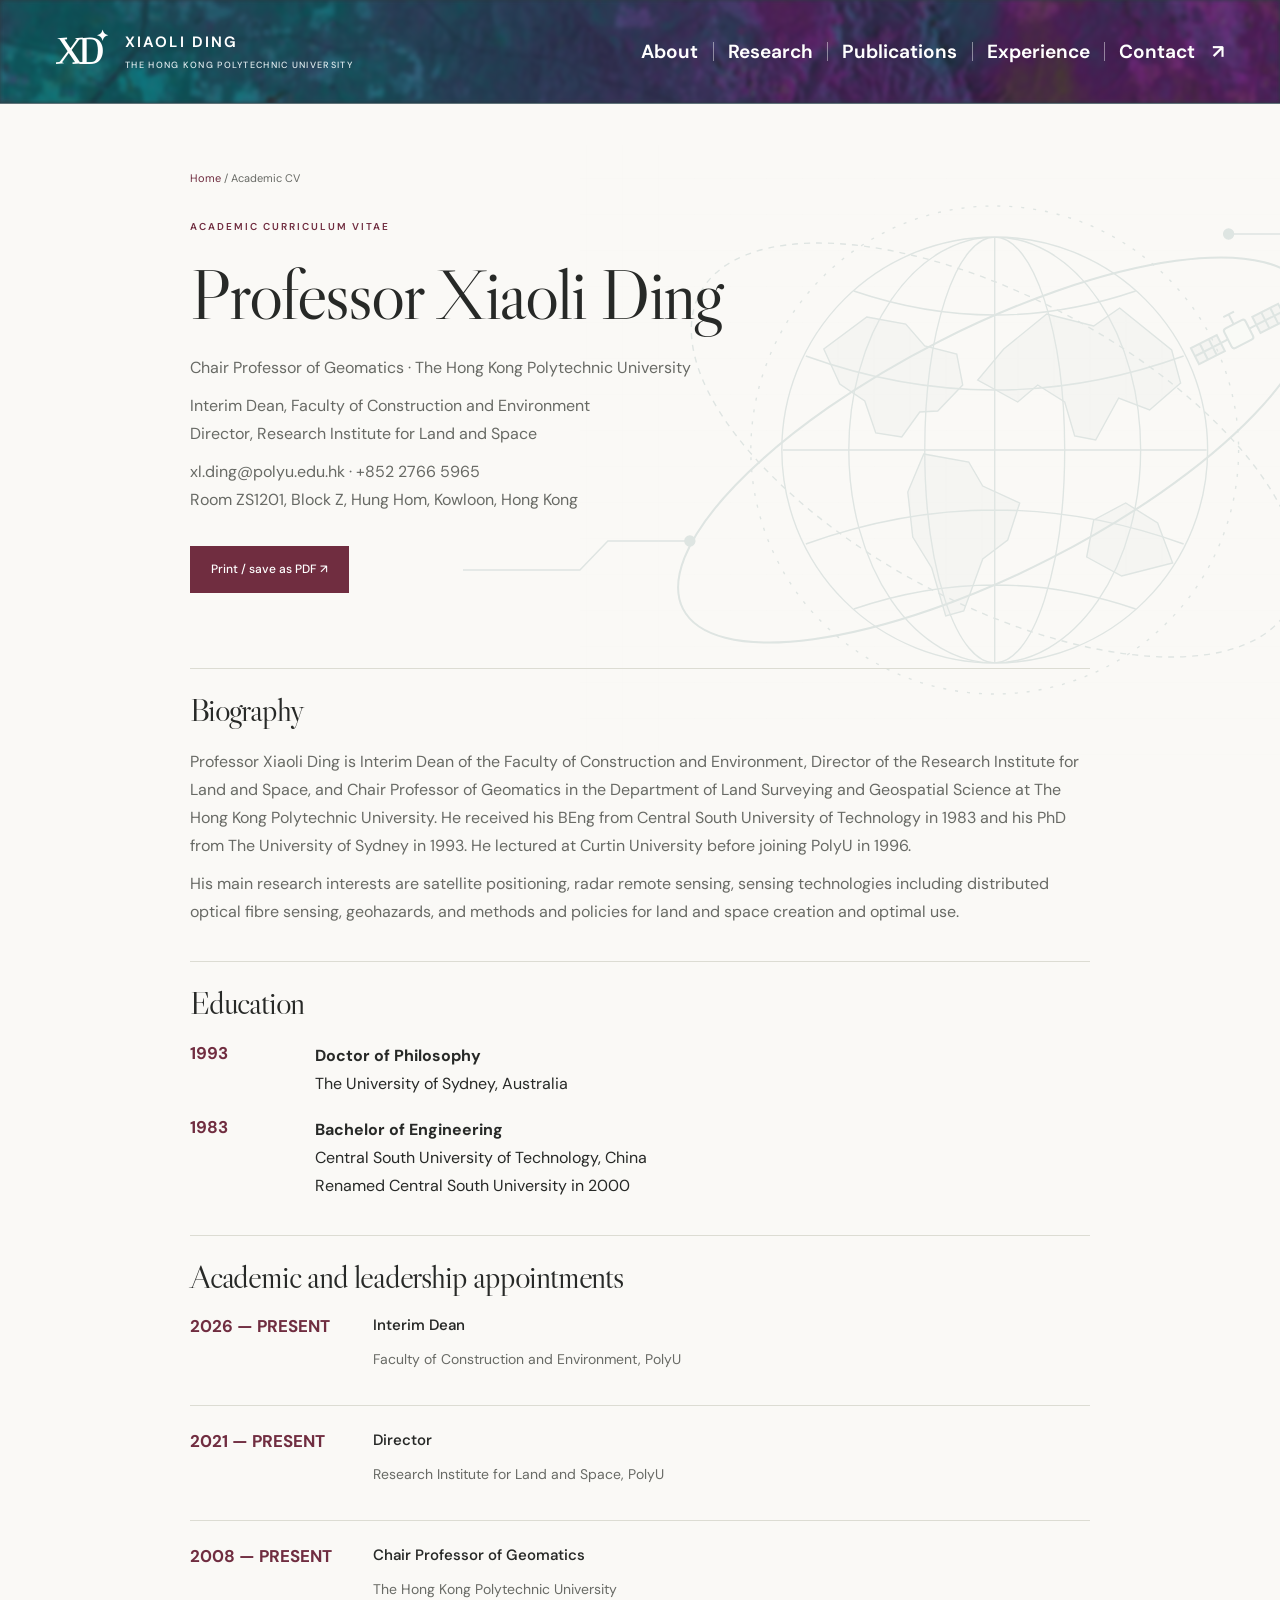
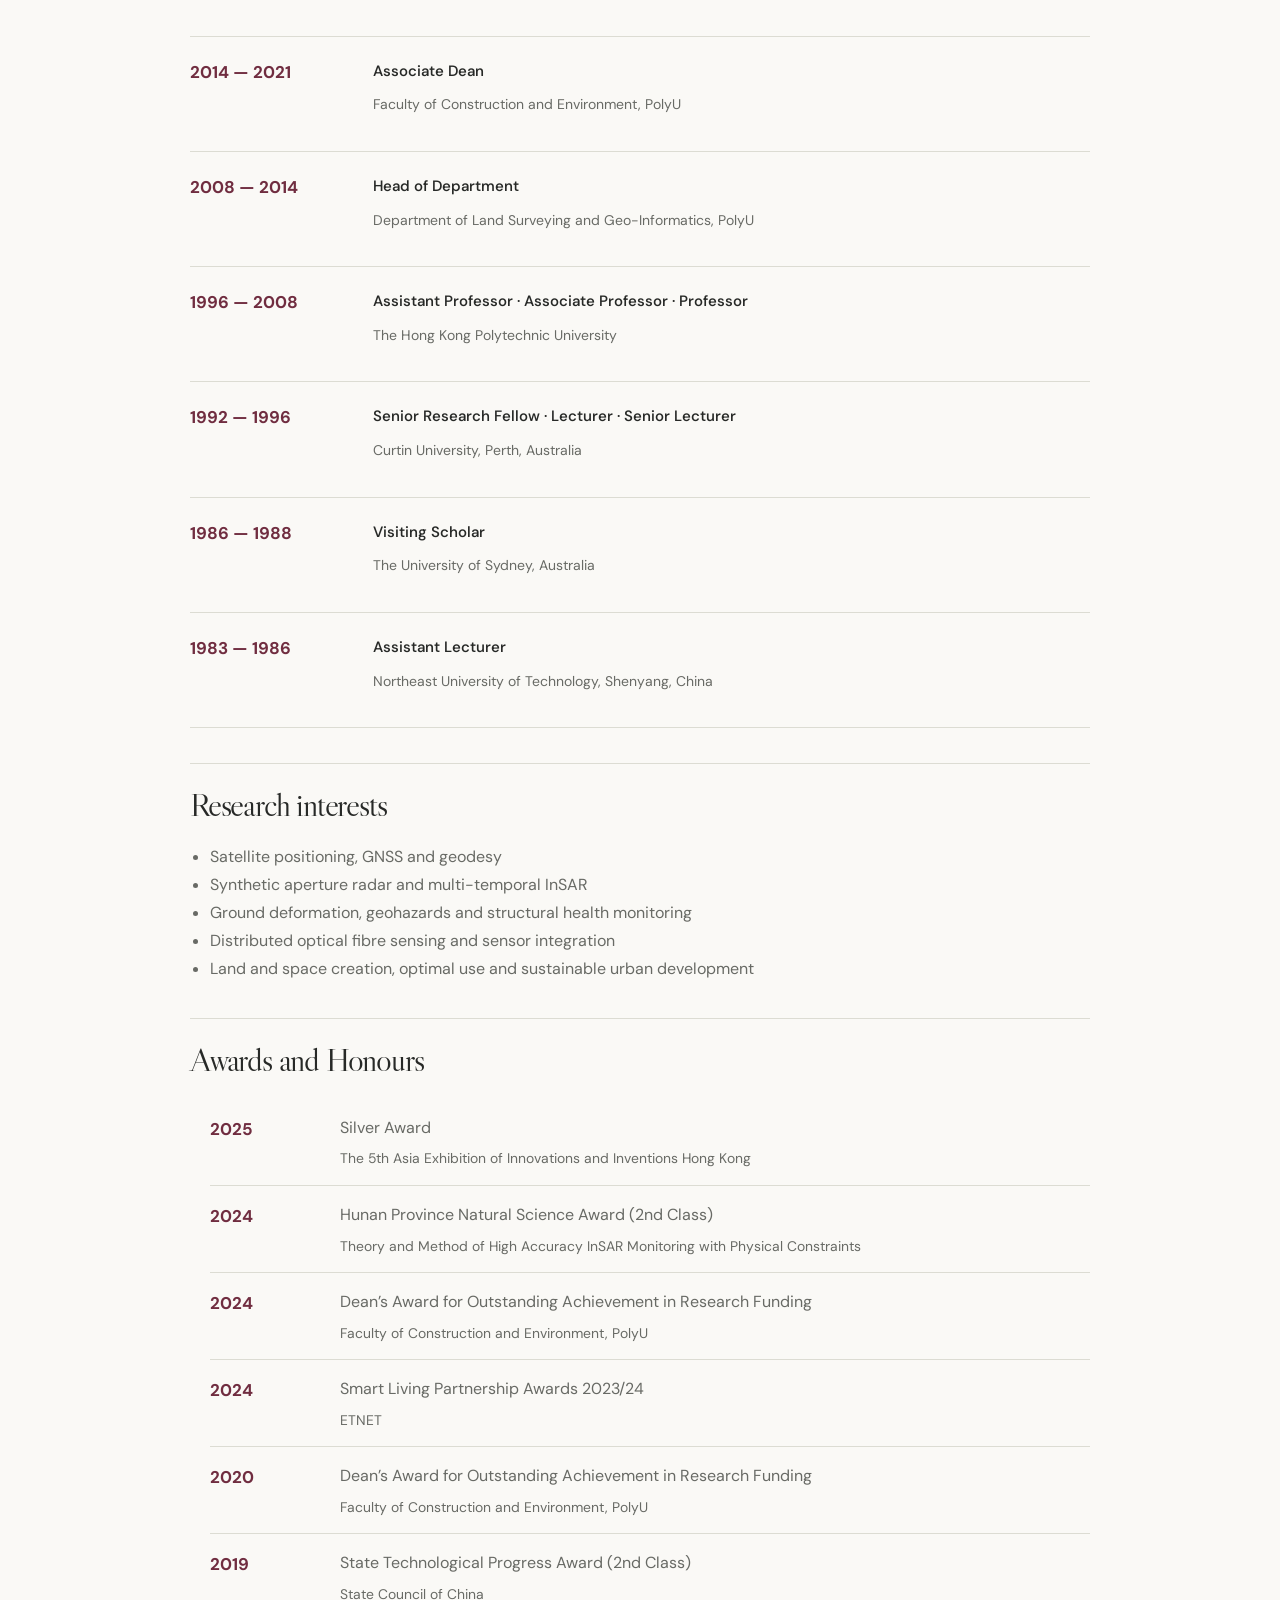
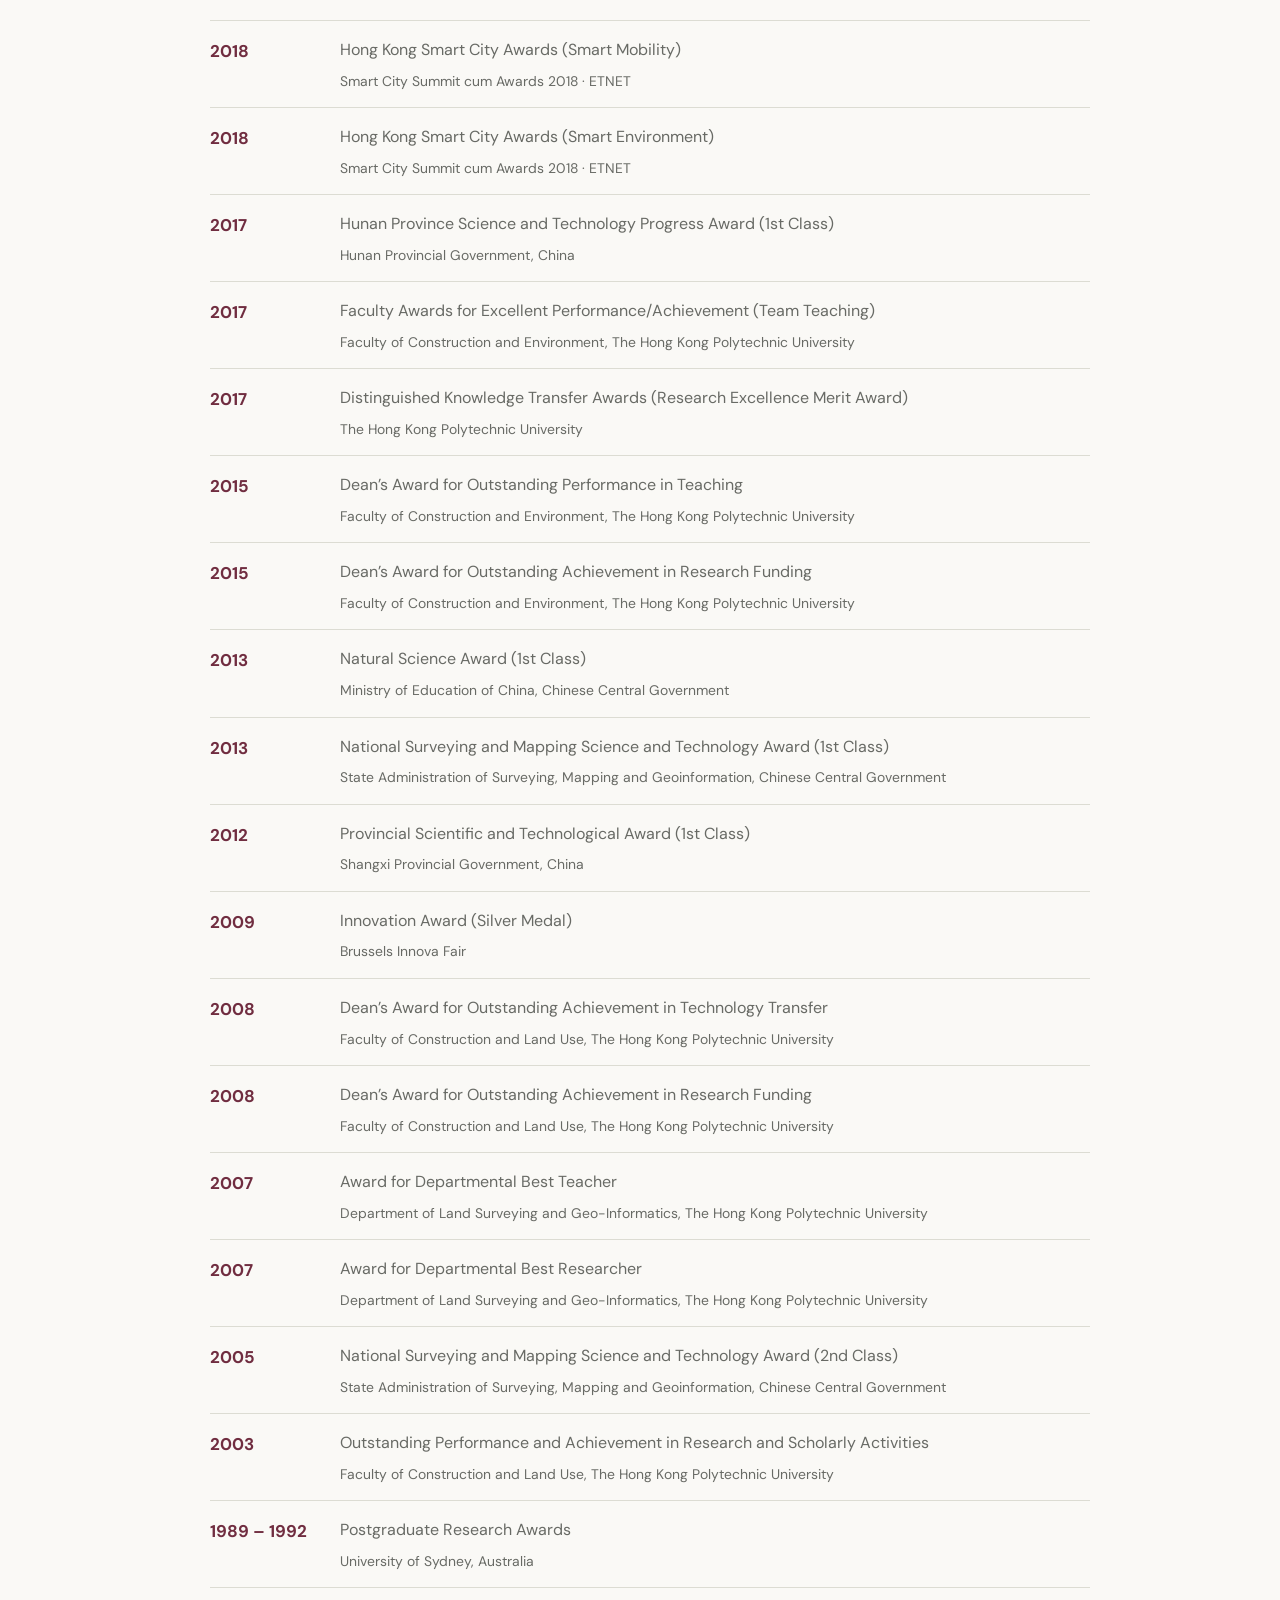
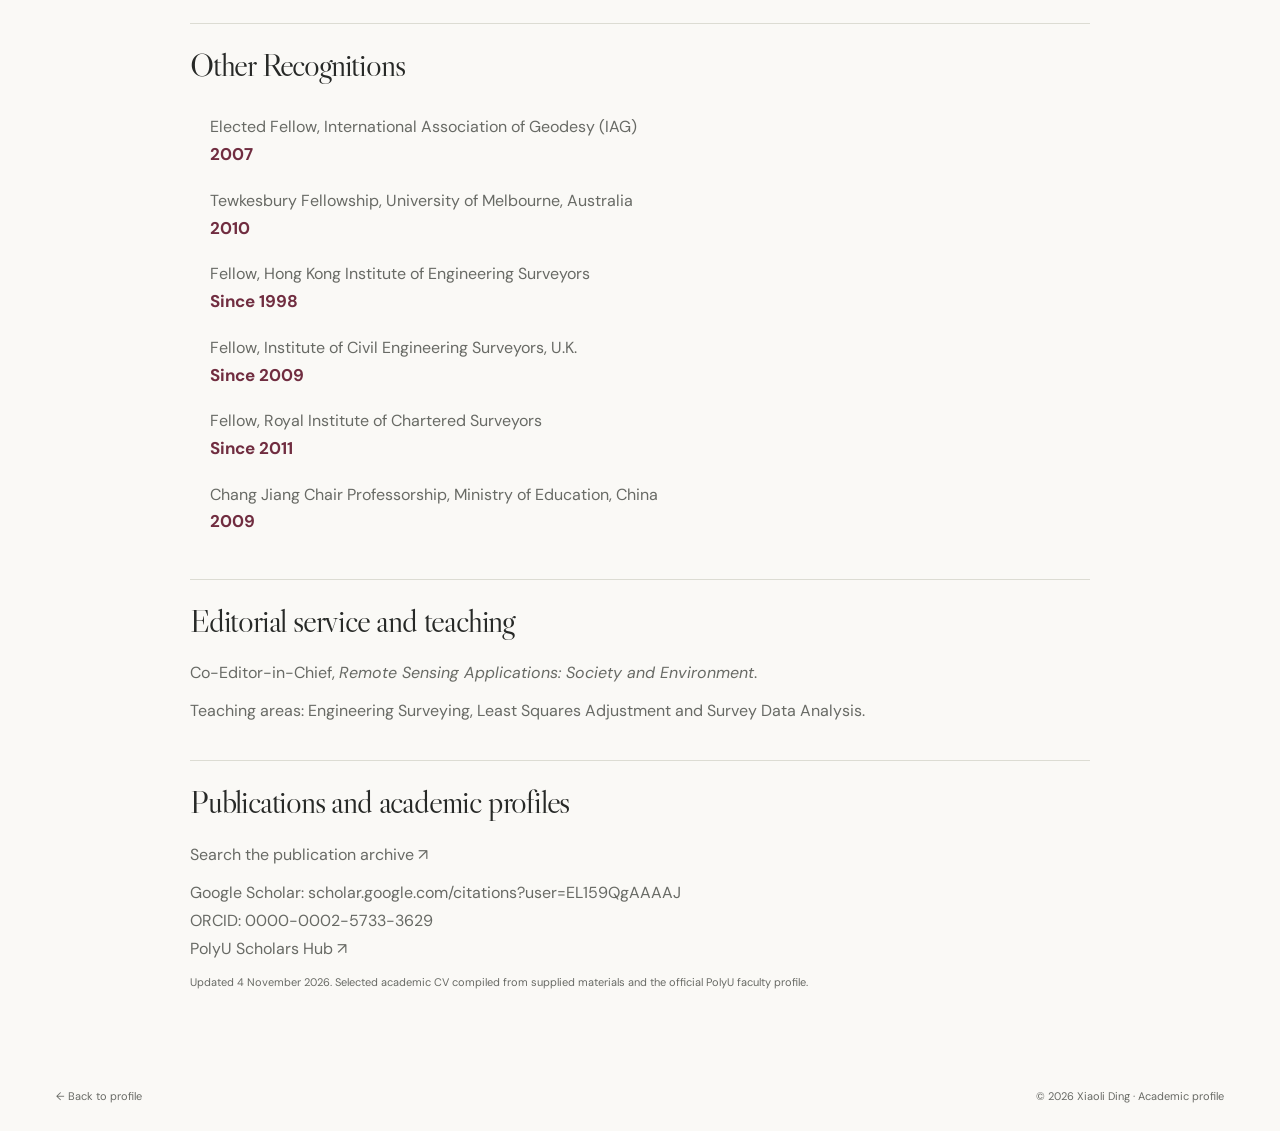
==== commit bafb2328: "Match fellowship date typography to award years" ====
--- a/cv.html
+++ b/cv.html
@@ -1,5 +1,5 @@
 <!doctype html>
 <html lang="en">
-<head><meta charset="utf-8"><meta name="viewport" content="width=device-width,initial-scale=1"><meta name="theme-color" content="#702d40"><meta name="description" content="Professor Xiaoli Ding, Chair Professor of Geomatics at The Hong Kong Polytechnic University. Research in InSAR, GNSS, geohazards, and land and space."><title>Academic CV | Professor Xiaoli Ding</title><link rel="icon" href="assets/favicon.svg" type="image/svg+xml"><link rel="stylesheet" href="styles.css?v=8f8b34f9a97f"><script src="publications-data.js" defer></script><script src="app.js" defer></script></head>
+<head><meta charset="utf-8"><meta name="viewport" content="width=device-width,initial-scale=1"><meta name="theme-color" content="#702d40"><meta name="description" content="Professor Xiaoli Ding, Chair Professor of Geomatics at The Hong Kong Polytechnic University. Research in InSAR, GNSS, geohazards, and land and space."><title>Academic CV | Professor Xiaoli Ding</title><link rel="icon" href="assets/favicon.svg" type="image/svg+xml"><link rel="stylesheet" href="styles.css?v=b5df83d334e6"><script src="publications-data.js" defer></script><script src="app.js" defer></script></head>
 <body><header class="header"><a class="identity" href="index.html" aria-label="Xiaoli Ding home"><span class="monogram">XD<span>✦</span></span><span>XIAOLI DING<small>THE HONG KONG POLYTECHNIC UNIVERSITY</small></span></a><button class="menu-toggle" aria-label="Open navigation" aria-expanded="false" aria-controls="navigation">Menu <span>☰</span></button><nav id="navigation" aria-label="Main navigation"><a href="index.html#about">About</a><a href="index.html#research">Research</a><a href="publications.html">Publications</a><a href="index.html#experience">Experience</a><a href="index.html#contact" class="nav-contact">Contact <span>↗</span></a></nav></header>
 <main class="wrap cv" id="main"><div class="page-intro"><div class="breadcrumb"><a href="index.html">Home</a> / Academic CV</div><span class="eyebrow">ACADEMIC CURRICULUM VITAE</span><h1>Professor Xiaoli Ding</h1><p>Chair Professor of Geomatics · The Hong Kong Polytechnic University</p><p>Interim Dean, Faculty of Construction and Environment<br>Director, Research Institute for Land and Space</p><p><a href="mailto:xl.ding@polyu.edu.hk">xl.ding@polyu.edu.hk</a> · +852 2766 5965<br>Room ZS1201, Block Z, Hung Hom, Kowloon, Hong Kong</p><button id="print-cv" class="button primary print-button">Print / save as PDF ↗</button></div><h2>Biography</h2><p>Professor Xiaoli Ding is Interim Dean of the Faculty of Construction and Environment, Director of the Research Institute for Land and Space, and Chair Professor of Geomatics in the Department of Land Surveying and Geospatial Science at The Hong Kong Polytechnic University. He received his BEng from Central South University of Technology in 1983 and his PhD from The University of Sydney in 1993. He lectured at Curtin University before joining PolyU in 1996.</p><p>His main research interests are satellite positioning, radar remote sensing, sensing technologies including distributed optical fibre sensing, geohazards, and methods and policies for land and space creation and optimal use.</p><h2>Education</h2><dl><dt>1993</dt><dd><strong>Doctor of Philosophy</strong><br>The University of Sydney, Australia</dd><dt>1983</dt><dd><strong>Bachelor of Engineering</strong><br>Central South University of Technology, China<br>Renamed Central South University in 2000</dd></dl><h2>Academic and leadership appointments</h2><div class="timeline"><article><time>2026 — PRESENT</time><div><h3>Interim Dean</h3><p>Faculty of Construction and Environment, PolyU</p></div></article><article><time>2021 — PRESENT</time><div><h3>Director</h3><p>Research Institute for Land and Space, PolyU</p></div></article><article><time>2008 — PRESENT</time><div><h3>Chair Professor of Geomatics</h3><p>The Hong Kong Polytechnic University</p></div></article><article><time>2014 — 2021</time><div><h3>Associate Dean</h3><p>Faculty of Construction and Environment, PolyU</p></div></article><article><time>2008 — 2014</time><div><h3>Head of Department</h3><p>Department of Land Surveying and Geo-Informatics, PolyU</p></div></article><article><time>1996 — 2008</time><div><h3>Assistant Professor · Associate Professor · Professor</h3><p>The Hong Kong Polytechnic University</p></div></article><article><time>1992 — 1996</time><div><h3>Senior Research Fellow · Lecturer · Senior Lecturer</h3><p>Curtin University, Perth, Australia</p></div></article><article><time>1986 — 1988</time><div><h3>Visiting Scholar</h3><p>The University of Sydney, Australia</p></div></article><article><time>1983 — 1986</time><div><h3>Assistant Lecturer</h3><p>Northeast University of Technology, Shenyang, China</p></div></article></div><h2>Research interests</h2><ul><li>Satellite positioning, GNSS and geodesy</li><li>Synthetic aperture radar and multi-temporal InSAR</li><li>Ground deformation, geohazards and structural health monitoring</li><li>Distributed optical fibre sensing and sensor integration</li><li>Land and space creation, optimal use and sustainable urban development</li></ul><h2>Awards and Honours</h2><ul class="plain-list awards-list"><li><span>2025</span><div>Silver Award<small>The 5th Asia Exhibition of Innovations and Inventions Hong Kong</small></div></li><li><span>2024</span><div>Hunan Province Natural Science Award (2nd Class)<small>Theory and Method of High Accuracy InSAR Monitoring with Physical Constraints</small></div></li><li><span>2024</span><div>Dean’s Award for Outstanding Achievement in Research Funding<small>Faculty of Construction and Environment, PolyU</small></div></li><li><span>2024</span><div>Smart Living Partnership Awards 2023/24<small>ETNET</small></div></li><li><span>2020</span><div>Dean’s Award for Outstanding Achievement in Research Funding<small>Faculty of Construction and Environment, PolyU</small></div></li><li><span>2019</span><div>State Technological Progress Award (2nd Class)<small>State Council of China</small></div></li><li><span>2018</span><div>Hong Kong Smart City Awards (Smart Mobility)<small>Smart City Summit cum Awards 2018 · ETNET</small></div></li><li><span>2018</span><div>Hong Kong Smart City Awards (Smart Environment)<small>Smart City Summit cum Awards 2018 · ETNET</small></div></li><li><span>2017</span><div>Hunan Province Science and Technology Progress Award (1st Class)<small>Hunan Provincial Government, China</small></div></li><li><span>2017</span><div>Faculty Awards for Excellent Performance/Achievement (Team Teaching)<small>Faculty of Construction and Environment, The Hong Kong Polytechnic University</small></div></li><li><span>2017</span><div>Distinguished Knowledge Transfer Awards (Research Excellence Merit Award)<small>The Hong Kong Polytechnic University</small></div></li><li><span>2015</span><div>Dean’s Award for Outstanding Performance in Teaching<small>Faculty of Construction and Environment, The Hong Kong Polytechnic University</small></div></li><li><span>2015</span><div>Dean’s Award for Outstanding Achievement in Research Funding<small>Faculty of Construction and Environment, The Hong Kong Polytechnic University</small></div></li><li><span>2013</span><div>Natural Science Award (1st Class)<small>Ministry of Education of China, Chinese Central Government</small></div></li><li><span>2013</span><div>National Surveying and Mapping Science and Technology Award (1st Class)<small>State Administration of Surveying, Mapping and Geoinformation, Chinese Central Government</small></div></li><li><span>2012</span><div>Provincial Scientific and Technological Award (1st Class)<small>Shangxi Provincial Government, China</small></div></li><li><span>2009</span><div>Innovation Award (Silver Medal)<small>Brussels Innova Fair</small></div></li><li><span>2008</span><div>Dean’s Award for Outstanding Achievement in Technology Transfer<small>Faculty of Construction and Land Use, The Hong Kong Polytechnic University</small></div></li><li><span>2008</span><div>Dean’s Award for Outstanding Achievement in Research Funding<small>Faculty of Construction and Land Use, The Hong Kong Polytechnic University</small></div></li><li><span>2007</span><div>Award for Departmental Best Teacher<small>Department of Land Surveying and Geo-Informatics, The Hong Kong Polytechnic University</small></div></li><li><span>2007</span><div>Award for Departmental Best Researcher<small>Department of Land Surveying and Geo-Informatics, The Hong Kong Polytechnic University</small></div></li><li><span>2005</span><div>National Surveying and Mapping Science and Technology Award (2nd Class)<small>State Administration of Surveying, Mapping and Geoinformation, Chinese Central Government</small></div></li><li><span>2003</span><div>Outstanding Performance and Achievement in Research and Scholarly Activities<small>Faculty of Construction and Land Use, The Hong Kong Polytechnic University</small></div></li><li><span>1989 – 1992</span><div>Postgraduate Research Awards<small>University of Sydney, Australia</small></div></li></ul><h2>Other Recognitions</h2><ul class="plain-list compact recognition-list"><li>Elected Fellow, International Association of Geodesy (IAG) <small>2007</small></li><li>Tewkesbury Fellowship, University of Melbourne, Australia <small>2010</small></li><li>Fellow, Hong Kong Institute of Engineering Surveyors <small>Since 1998</small></li><li>Fellow, Institute of Civil Engineering Surveyors, U.K. <small>Since 2009</small></li><li>Fellow, Royal Institute of Chartered Surveyors <small>Since 2011</small></li><li>Chang Jiang Chair Professorship, Ministry of Education, China <small>2009</small></li></ul><h2>Editorial service and teaching</h2><p>Co-Editor-in-Chief, <em>Remote Sensing Applications: Society and Environment</em>.</p><p>Teaching areas: Engineering Surveying, Least Squares Adjustment and Survey Data Analysis.</p><h2>Publications and academic profiles</h2><p><a href="publications.html">Search the publication archive ↗</a></p><p>Google Scholar: <a href="https://scholar.google.com/citations?user=EL159QgAAAAJ">scholar.google.com/citations?user=EL159QgAAAAJ</a><br>ORCID: <a href="https://orcid.org/0000-0002-5733-3629">0000-0002-5733-3629</a><br><a href="https://research.polyu.edu.hk/en/persons/xiaoli-ding/">PolyU Scholars Hub ↗</a></p><p class="small-note">Updated 4 November 2026. Selected academic CV compiled from supplied materials and the official PolyU faculty profile.</p></main><footer class="wrap footer"><a href="index.html">← Back to profile</a><span>© 2026 Xiaoli Ding · Academic profile</span></footer></body></html>
--- a/styles.css
+++ b/styles.css
@@ -204,9 +204,11 @@
 .awards-archive summary small{display:block;font-size:12px;font-weight:400;color:var(--muted)}
 .awards-toggle{font-size:24px;transition:transform .2s}
 .awards-archive[open] .awards-toggle{transform:rotate(45deg)}
-.recognition-list small{display:block;color:var(--wine);font-size:.88em}
+.recognition-list small{display:block;color:var(--wine);font-size:17px;font-weight:700;letter-spacing:0;line-height:1.45;font-variant-numeric:tabular-nums}
 .cv .awards-list li{grid-template-columns:110px minmax(0,1fr);font-size:16px;gap:20px;border-bottom:1px solid var(--line);padding:15px 0;break-inside:avoid}
 .cv .awards-list li>span{font-size:17px;font-weight:700;color:var(--wine)}
 .cv .recognition-list li{font-size:16px;break-inside:avoid}
 @media(max-width:560px){.cv .awards-list li{grid-template-columns:85px minmax(0,1fr);gap:12px}}
 @media print{.cv .awards-list li,.cv .recognition-list li{font-size:10pt}.cv .awards-list li>span{font-size:10pt}}
+
+@media print{.cv .recognition-list small{font-size:10pt}}
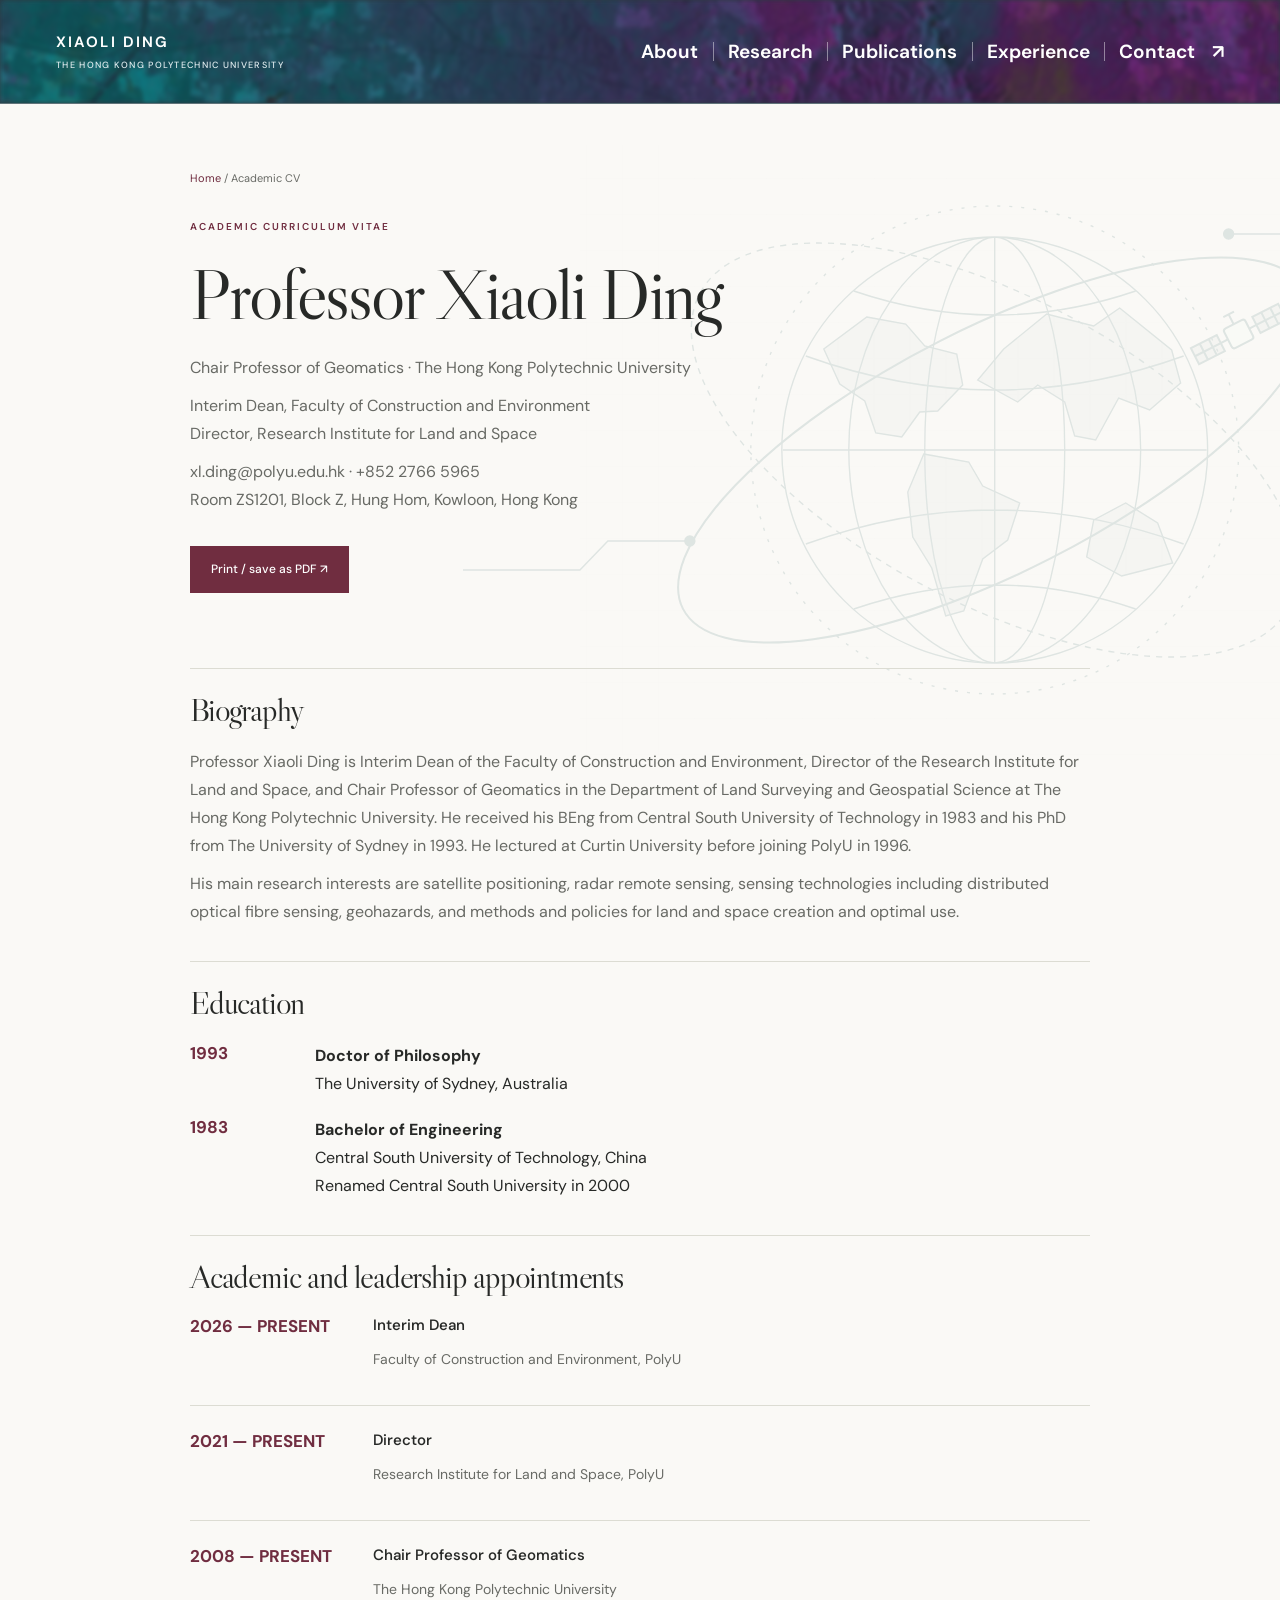
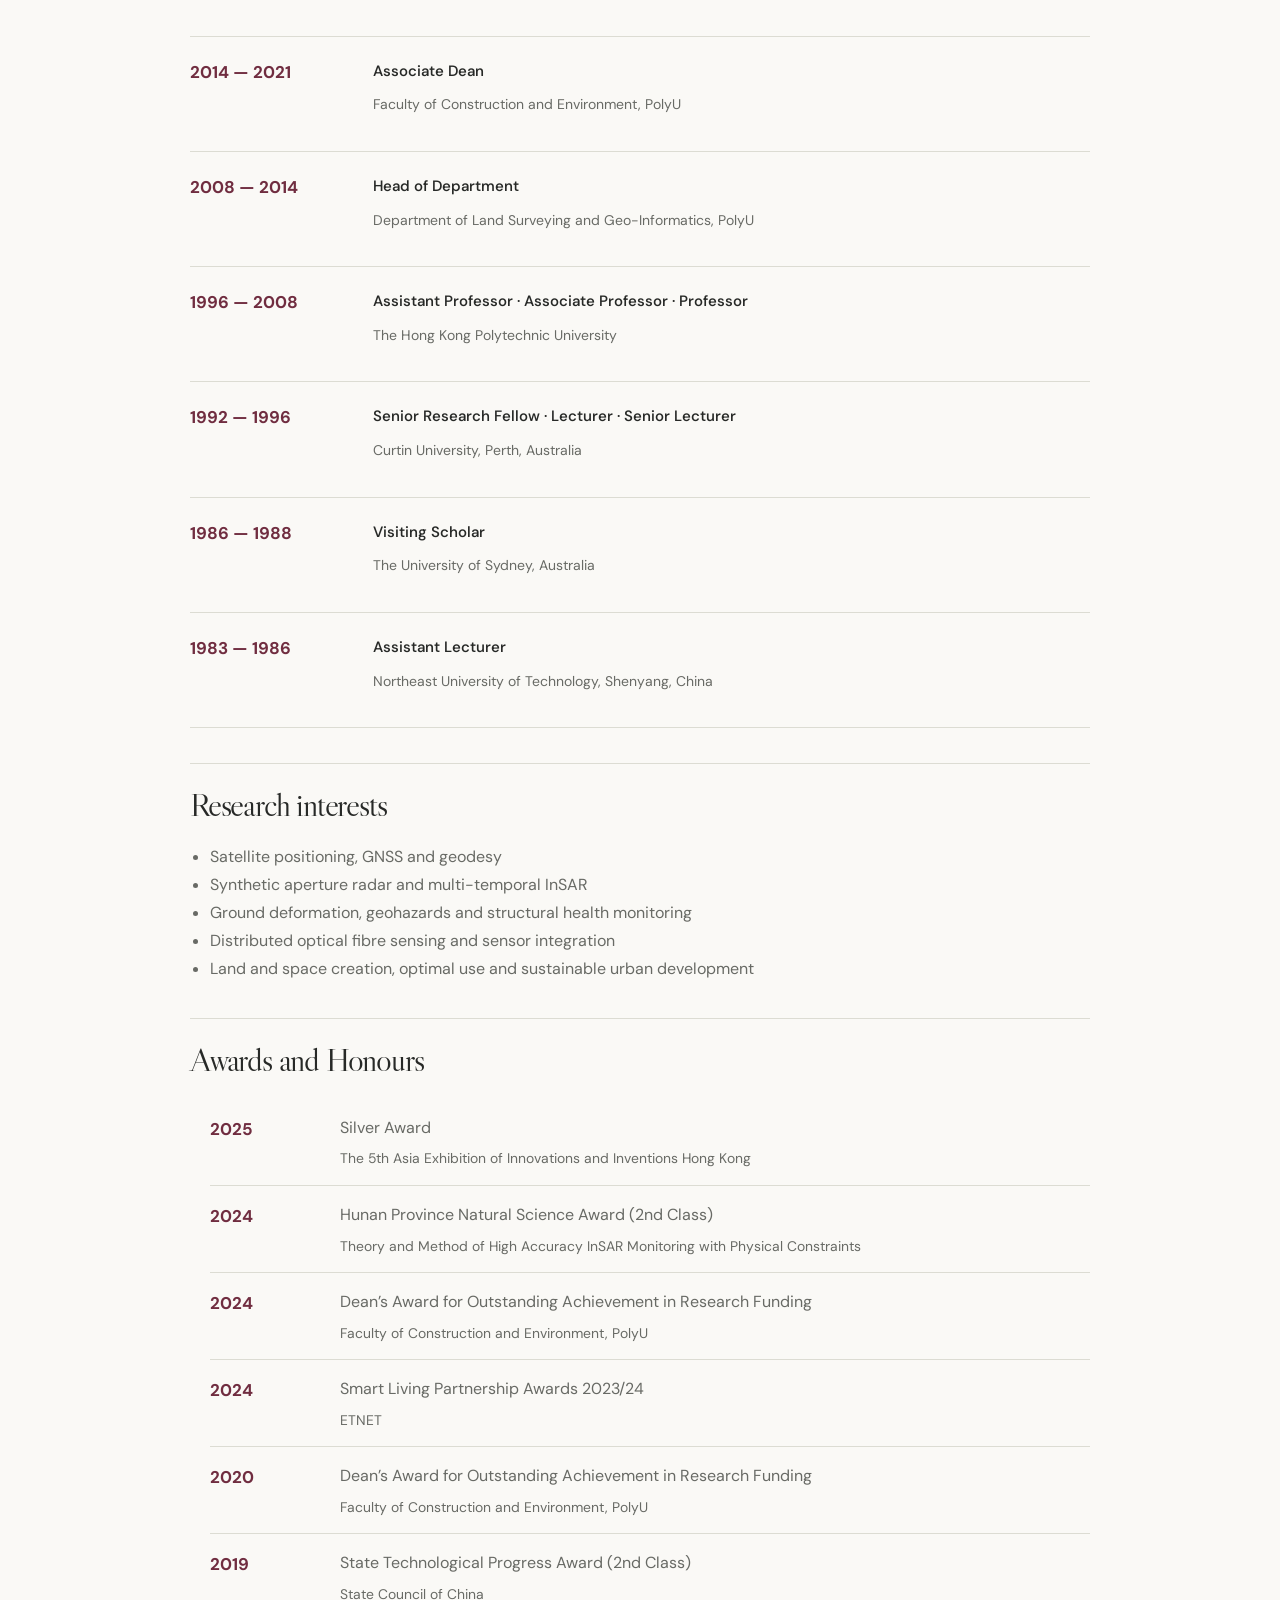
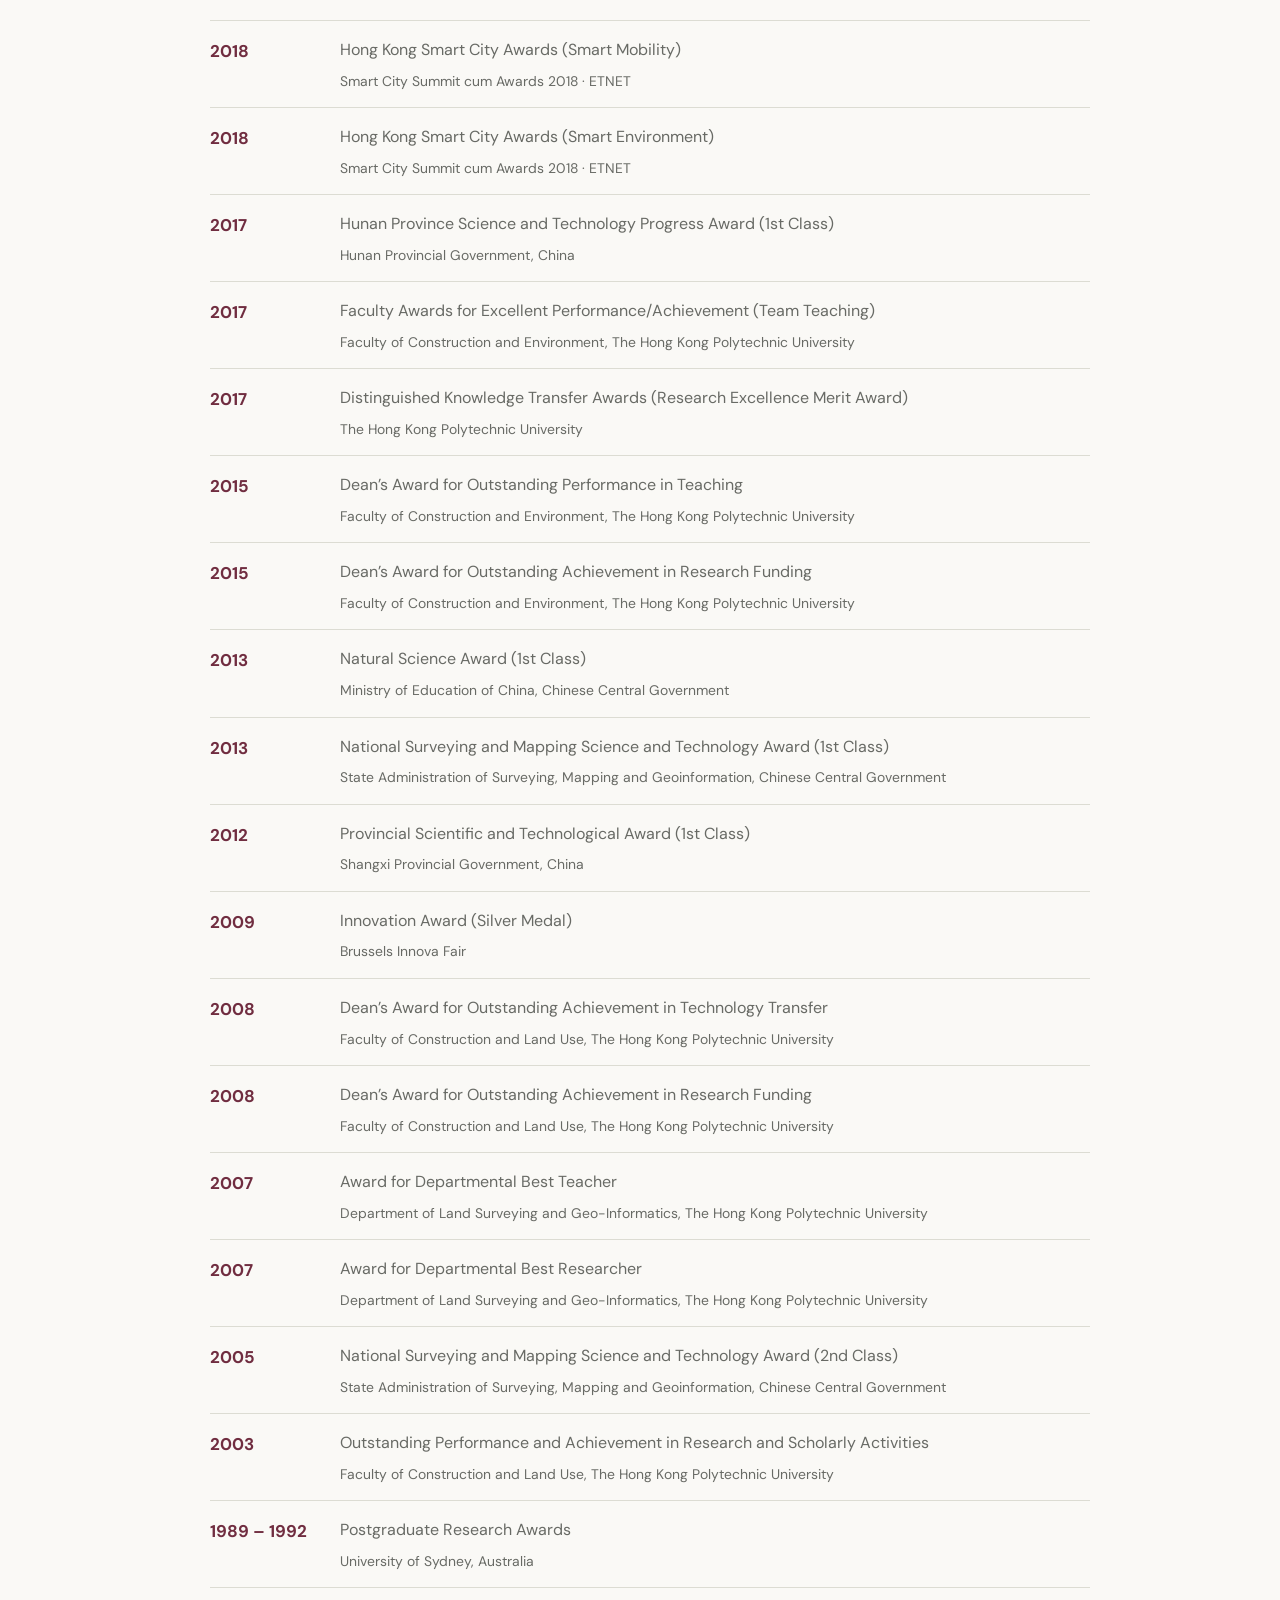
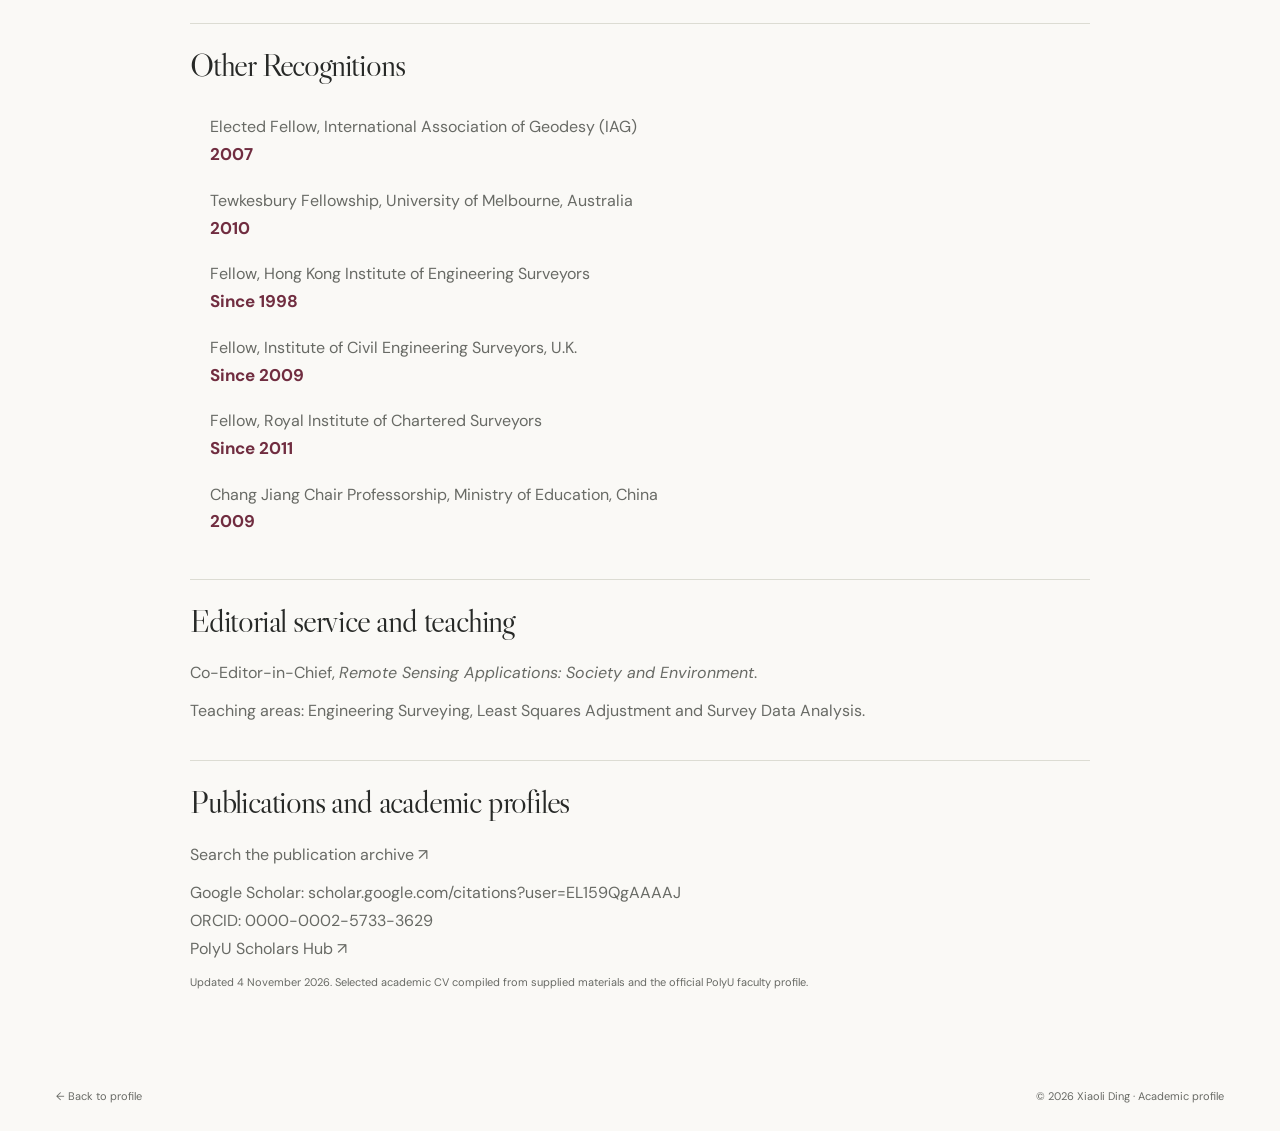
==== commit 9542fd5f: "Remove XD monogram from navigation across all pages" ====
--- a/cv.html
+++ b/cv.html
@@ -1,5 +1,5 @@
 <!doctype html>
 <html lang="en">
 <head><meta charset="utf-8"><meta name="viewport" content="width=device-width,initial-scale=1"><meta name="theme-color" content="#702d40"><meta name="description" content="Professor Xiaoli Ding, Chair Professor of Geomatics at The Hong Kong Polytechnic University. Research in InSAR, GNSS, geohazards, and land and space."><title>Academic CV | Professor Xiaoli Ding</title><link rel="icon" href="assets/favicon.svg" type="image/svg+xml"><link rel="stylesheet" href="styles.css?v=b5df83d334e6"><script src="publications-data.js" defer></script><script src="app.js" defer></script></head>
-<body><header class="header"><a class="identity" href="index.html" aria-label="Xiaoli Ding home"><span class="monogram">XD<span>✦</span></span><span>XIAOLI DING<small>THE HONG KONG POLYTECHNIC UNIVERSITY</small></span></a><button class="menu-toggle" aria-label="Open navigation" aria-expanded="false" aria-controls="navigation">Menu <span>☰</span></button><nav id="navigation" aria-label="Main navigation"><a href="index.html#about">About</a><a href="index.html#research">Research</a><a href="publications.html">Publications</a><a href="index.html#experience">Experience</a><a href="index.html#contact" class="nav-contact">Contact <span>↗</span></a></nav></header>
+<body><header class="header"><a class="identity" href="index.html" aria-label="Xiaoli Ding home"><span>XIAOLI DING<small>THE HONG KONG POLYTECHNIC UNIVERSITY</small></span></a><button class="menu-toggle" aria-label="Open navigation" aria-expanded="false" aria-controls="navigation">Menu <span>☰</span></button><nav id="navigation" aria-label="Main navigation"><a href="index.html#about">About</a><a href="index.html#research">Research</a><a href="publications.html">Publications</a><a href="index.html#experience">Experience</a><a href="index.html#contact" class="nav-contact">Contact <span>↗</span></a></nav></header>
 <main class="wrap cv" id="main"><div class="page-intro"><div class="breadcrumb"><a href="index.html">Home</a> / Academic CV</div><span class="eyebrow">ACADEMIC CURRICULUM VITAE</span><h1>Professor Xiaoli Ding</h1><p>Chair Professor of Geomatics · The Hong Kong Polytechnic University</p><p>Interim Dean, Faculty of Construction and Environment<br>Director, Research Institute for Land and Space</p><p><a href="mailto:xl.ding@polyu.edu.hk">xl.ding@polyu.edu.hk</a> · +852 2766 5965<br>Room ZS1201, Block Z, Hung Hom, Kowloon, Hong Kong</p><button id="print-cv" class="button primary print-button">Print / save as PDF ↗</button></div><h2>Biography</h2><p>Professor Xiaoli Ding is Interim Dean of the Faculty of Construction and Environment, Director of the Research Institute for Land and Space, and Chair Professor of Geomatics in the Department of Land Surveying and Geospatial Science at The Hong Kong Polytechnic University. He received his BEng from Central South University of Technology in 1983 and his PhD from The University of Sydney in 1993. He lectured at Curtin University before joining PolyU in 1996.</p><p>His main research interests are satellite positioning, radar remote sensing, sensing technologies including distributed optical fibre sensing, geohazards, and methods and policies for land and space creation and optimal use.</p><h2>Education</h2><dl><dt>1993</dt><dd><strong>Doctor of Philosophy</strong><br>The University of Sydney, Australia</dd><dt>1983</dt><dd><strong>Bachelor of Engineering</strong><br>Central South University of Technology, China<br>Renamed Central South University in 2000</dd></dl><h2>Academic and leadership appointments</h2><div class="timeline"><article><time>2026 — PRESENT</time><div><h3>Interim Dean</h3><p>Faculty of Construction and Environment, PolyU</p></div></article><article><time>2021 — PRESENT</time><div><h3>Director</h3><p>Research Institute for Land and Space, PolyU</p></div></article><article><time>2008 — PRESENT</time><div><h3>Chair Professor of Geomatics</h3><p>The Hong Kong Polytechnic University</p></div></article><article><time>2014 — 2021</time><div><h3>Associate Dean</h3><p>Faculty of Construction and Environment, PolyU</p></div></article><article><time>2008 — 2014</time><div><h3>Head of Department</h3><p>Department of Land Surveying and Geo-Informatics, PolyU</p></div></article><article><time>1996 — 2008</time><div><h3>Assistant Professor · Associate Professor · Professor</h3><p>The Hong Kong Polytechnic University</p></div></article><article><time>1992 — 1996</time><div><h3>Senior Research Fellow · Lecturer · Senior Lecturer</h3><p>Curtin University, Perth, Australia</p></div></article><article><time>1986 — 1988</time><div><h3>Visiting Scholar</h3><p>The University of Sydney, Australia</p></div></article><article><time>1983 — 1986</time><div><h3>Assistant Lecturer</h3><p>Northeast University of Technology, Shenyang, China</p></div></article></div><h2>Research interests</h2><ul><li>Satellite positioning, GNSS and geodesy</li><li>Synthetic aperture radar and multi-temporal InSAR</li><li>Ground deformation, geohazards and structural health monitoring</li><li>Distributed optical fibre sensing and sensor integration</li><li>Land and space creation, optimal use and sustainable urban development</li></ul><h2>Awards and Honours</h2><ul class="plain-list awards-list"><li><span>2025</span><div>Silver Award<small>The 5th Asia Exhibition of Innovations and Inventions Hong Kong</small></div></li><li><span>2024</span><div>Hunan Province Natural Science Award (2nd Class)<small>Theory and Method of High Accuracy InSAR Monitoring with Physical Constraints</small></div></li><li><span>2024</span><div>Dean’s Award for Outstanding Achievement in Research Funding<small>Faculty of Construction and Environment, PolyU</small></div></li><li><span>2024</span><div>Smart Living Partnership Awards 2023/24<small>ETNET</small></div></li><li><span>2020</span><div>Dean’s Award for Outstanding Achievement in Research Funding<small>Faculty of Construction and Environment, PolyU</small></div></li><li><span>2019</span><div>State Technological Progress Award (2nd Class)<small>State Council of China</small></div></li><li><span>2018</span><div>Hong Kong Smart City Awards (Smart Mobility)<small>Smart City Summit cum Awards 2018 · ETNET</small></div></li><li><span>2018</span><div>Hong Kong Smart City Awards (Smart Environment)<small>Smart City Summit cum Awards 2018 · ETNET</small></div></li><li><span>2017</span><div>Hunan Province Science and Technology Progress Award (1st Class)<small>Hunan Provincial Government, China</small></div></li><li><span>2017</span><div>Faculty Awards for Excellent Performance/Achievement (Team Teaching)<small>Faculty of Construction and Environment, The Hong Kong Polytechnic University</small></div></li><li><span>2017</span><div>Distinguished Knowledge Transfer Awards (Research Excellence Merit Award)<small>The Hong Kong Polytechnic University</small></div></li><li><span>2015</span><div>Dean’s Award for Outstanding Performance in Teaching<small>Faculty of Construction and Environment, The Hong Kong Polytechnic University</small></div></li><li><span>2015</span><div>Dean’s Award for Outstanding Achievement in Research Funding<small>Faculty of Construction and Environment, The Hong Kong Polytechnic University</small></div></li><li><span>2013</span><div>Natural Science Award (1st Class)<small>Ministry of Education of China, Chinese Central Government</small></div></li><li><span>2013</span><div>National Surveying and Mapping Science and Technology Award (1st Class)<small>State Administration of Surveying, Mapping and Geoinformation, Chinese Central Government</small></div></li><li><span>2012</span><div>Provincial Scientific and Technological Award (1st Class)<small>Shangxi Provincial Government, China</small></div></li><li><span>2009</span><div>Innovation Award (Silver Medal)<small>Brussels Innova Fair</small></div></li><li><span>2008</span><div>Dean’s Award for Outstanding Achievement in Technology Transfer<small>Faculty of Construction and Land Use, The Hong Kong Polytechnic University</small></div></li><li><span>2008</span><div>Dean’s Award for Outstanding Achievement in Research Funding<small>Faculty of Construction and Land Use, The Hong Kong Polytechnic University</small></div></li><li><span>2007</span><div>Award for Departmental Best Teacher<small>Department of Land Surveying and Geo-Informatics, The Hong Kong Polytechnic University</small></div></li><li><span>2007</span><div>Award for Departmental Best Researcher<small>Department of Land Surveying and Geo-Informatics, The Hong Kong Polytechnic University</small></div></li><li><span>2005</span><div>National Surveying and Mapping Science and Technology Award (2nd Class)<small>State Administration of Surveying, Mapping and Geoinformation, Chinese Central Government</small></div></li><li><span>2003</span><div>Outstanding Performance and Achievement in Research and Scholarly Activities<small>Faculty of Construction and Land Use, The Hong Kong Polytechnic University</small></div></li><li><span>1989 – 1992</span><div>Postgraduate Research Awards<small>University of Sydney, Australia</small></div></li></ul><h2>Other Recognitions</h2><ul class="plain-list compact recognition-list"><li>Elected Fellow, International Association of Geodesy (IAG) <small>2007</small></li><li>Tewkesbury Fellowship, University of Melbourne, Australia <small>2010</small></li><li>Fellow, Hong Kong Institute of Engineering Surveyors <small>Since 1998</small></li><li>Fellow, Institute of Civil Engineering Surveyors, U.K. <small>Since 2009</small></li><li>Fellow, Royal Institute of Chartered Surveyors <small>Since 2011</small></li><li>Chang Jiang Chair Professorship, Ministry of Education, China <small>2009</small></li></ul><h2>Editorial service and teaching</h2><p>Co-Editor-in-Chief, <em>Remote Sensing Applications: Society and Environment</em>.</p><p>Teaching areas: Engineering Surveying, Least Squares Adjustment and Survey Data Analysis.</p><h2>Publications and academic profiles</h2><p><a href="publications.html">Search the publication archive ↗</a></p><p>Google Scholar: <a href="https://scholar.google.com/citations?user=EL159QgAAAAJ">scholar.google.com/citations?user=EL159QgAAAAJ</a><br>ORCID: <a href="https://orcid.org/0000-0002-5733-3629">0000-0002-5733-3629</a><br><a href="https://research.polyu.edu.hk/en/persons/xiaoli-ding/">PolyU Scholars Hub ↗</a></p><p class="small-note">Updated 4 November 2026. Selected academic CV compiled from supplied materials and the official PolyU faculty profile.</p></main><footer class="wrap footer"><a href="index.html">← Back to profile</a><span>© 2026 Xiaoli Ding · Academic profile</span></footer></body></html>
--- a/styles.css
+++ b/styles.css
@@ -212,3 +212,11 @@
 @media print{.cv .awards-list li,.cv .recognition-list li{font-size:10pt}.cv .awards-list li>span{font-size:10pt}}
 
 @media print{.cv .recognition-list small{font-size:10pt}}
+
+/* Improve readability of recognition and service content. */
+.service-grid .plain-list li{font-size:16px}
+.service-grid .awards-list small{font-size:14px}
+.service-grid .small-note{font-size:14px}
+.service-grid h3{font-size:17px}
+.service-grid .awards-archive summary{font-size:16px}
+.service-grid .awards-archive summary small{font-size:13px}
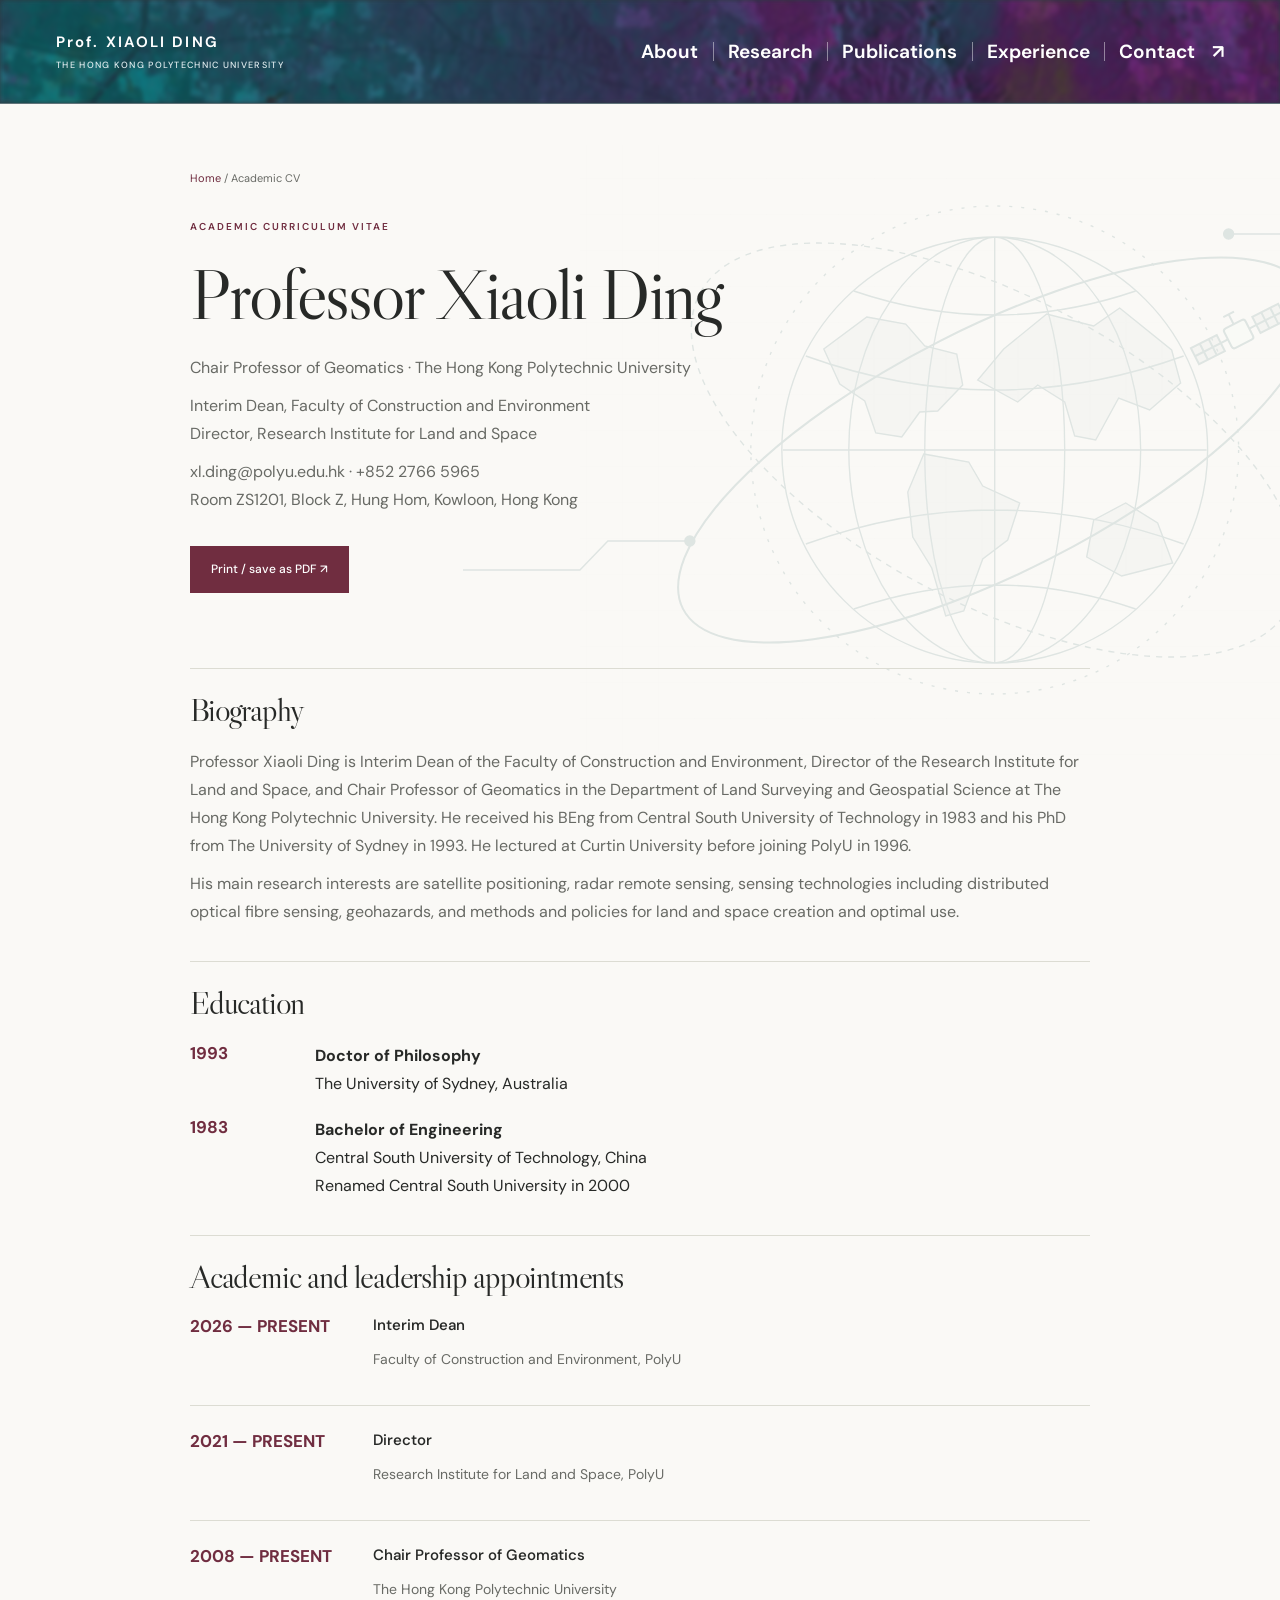
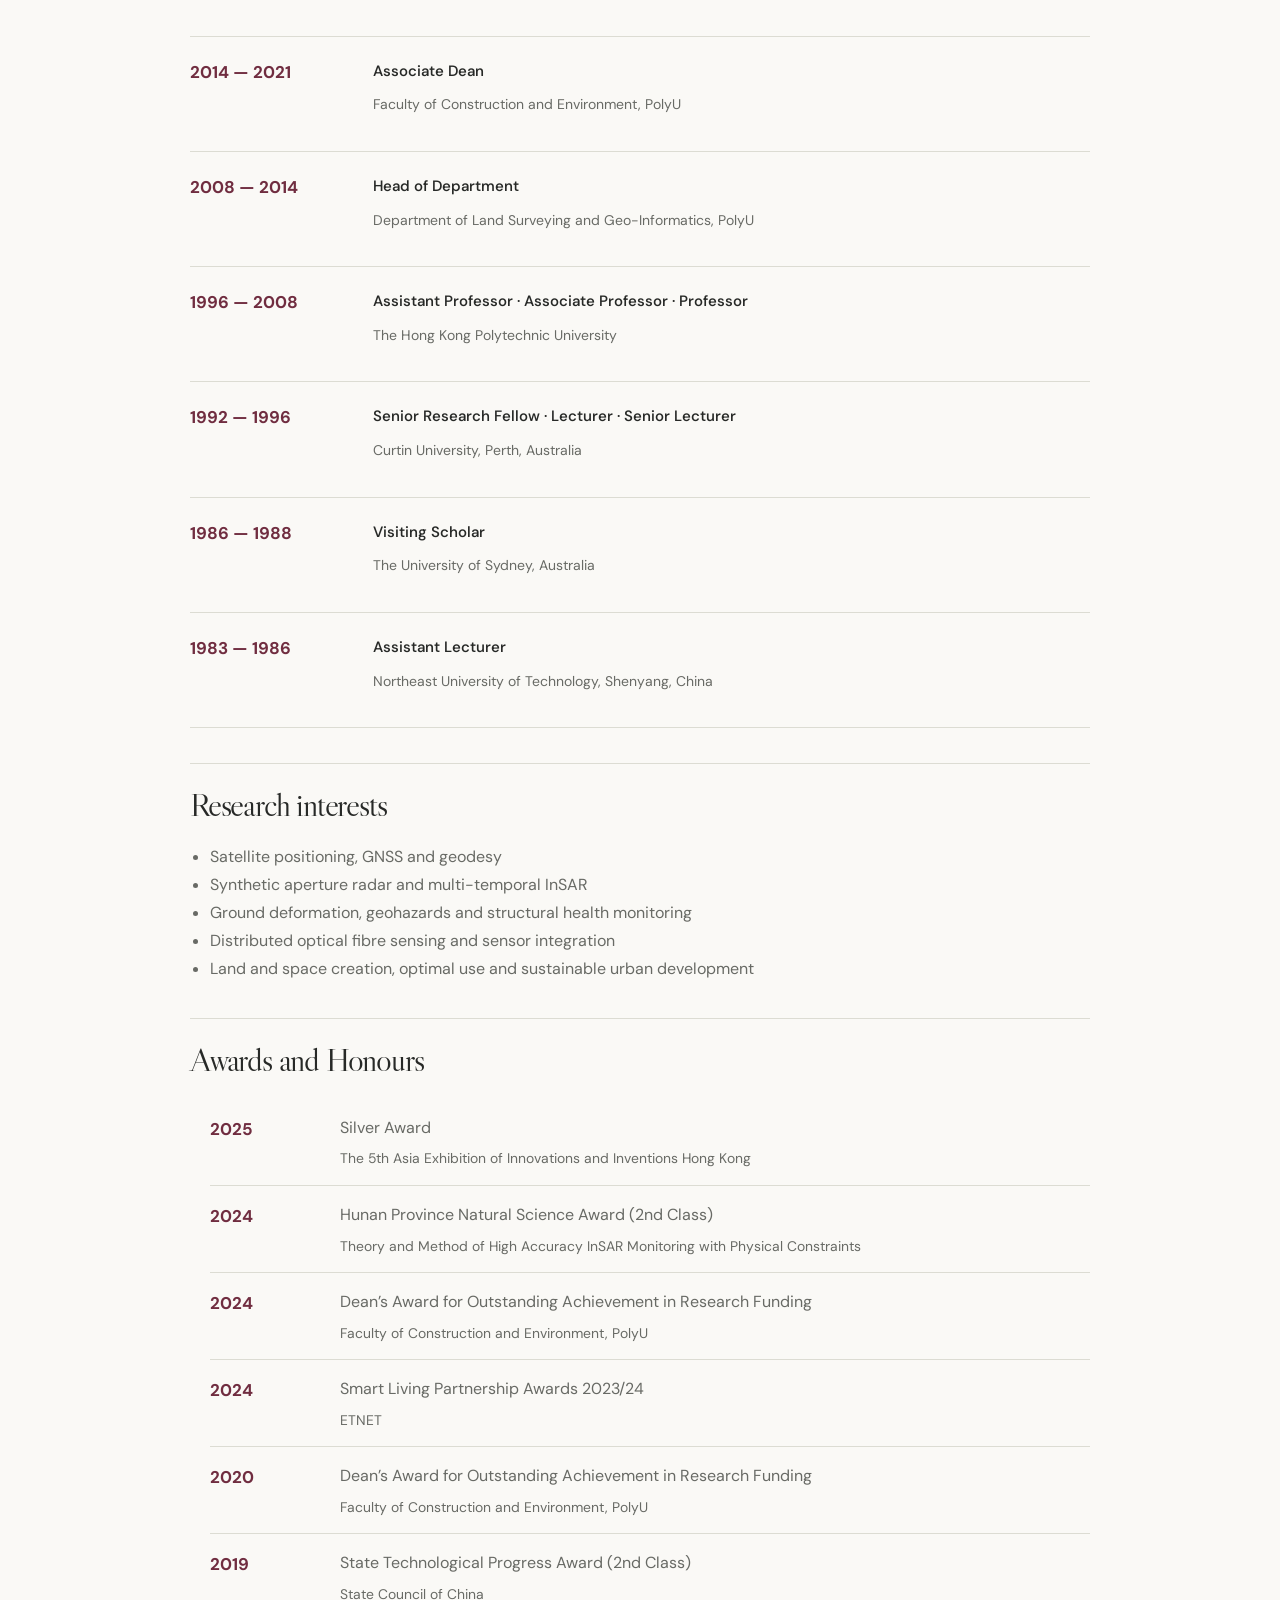
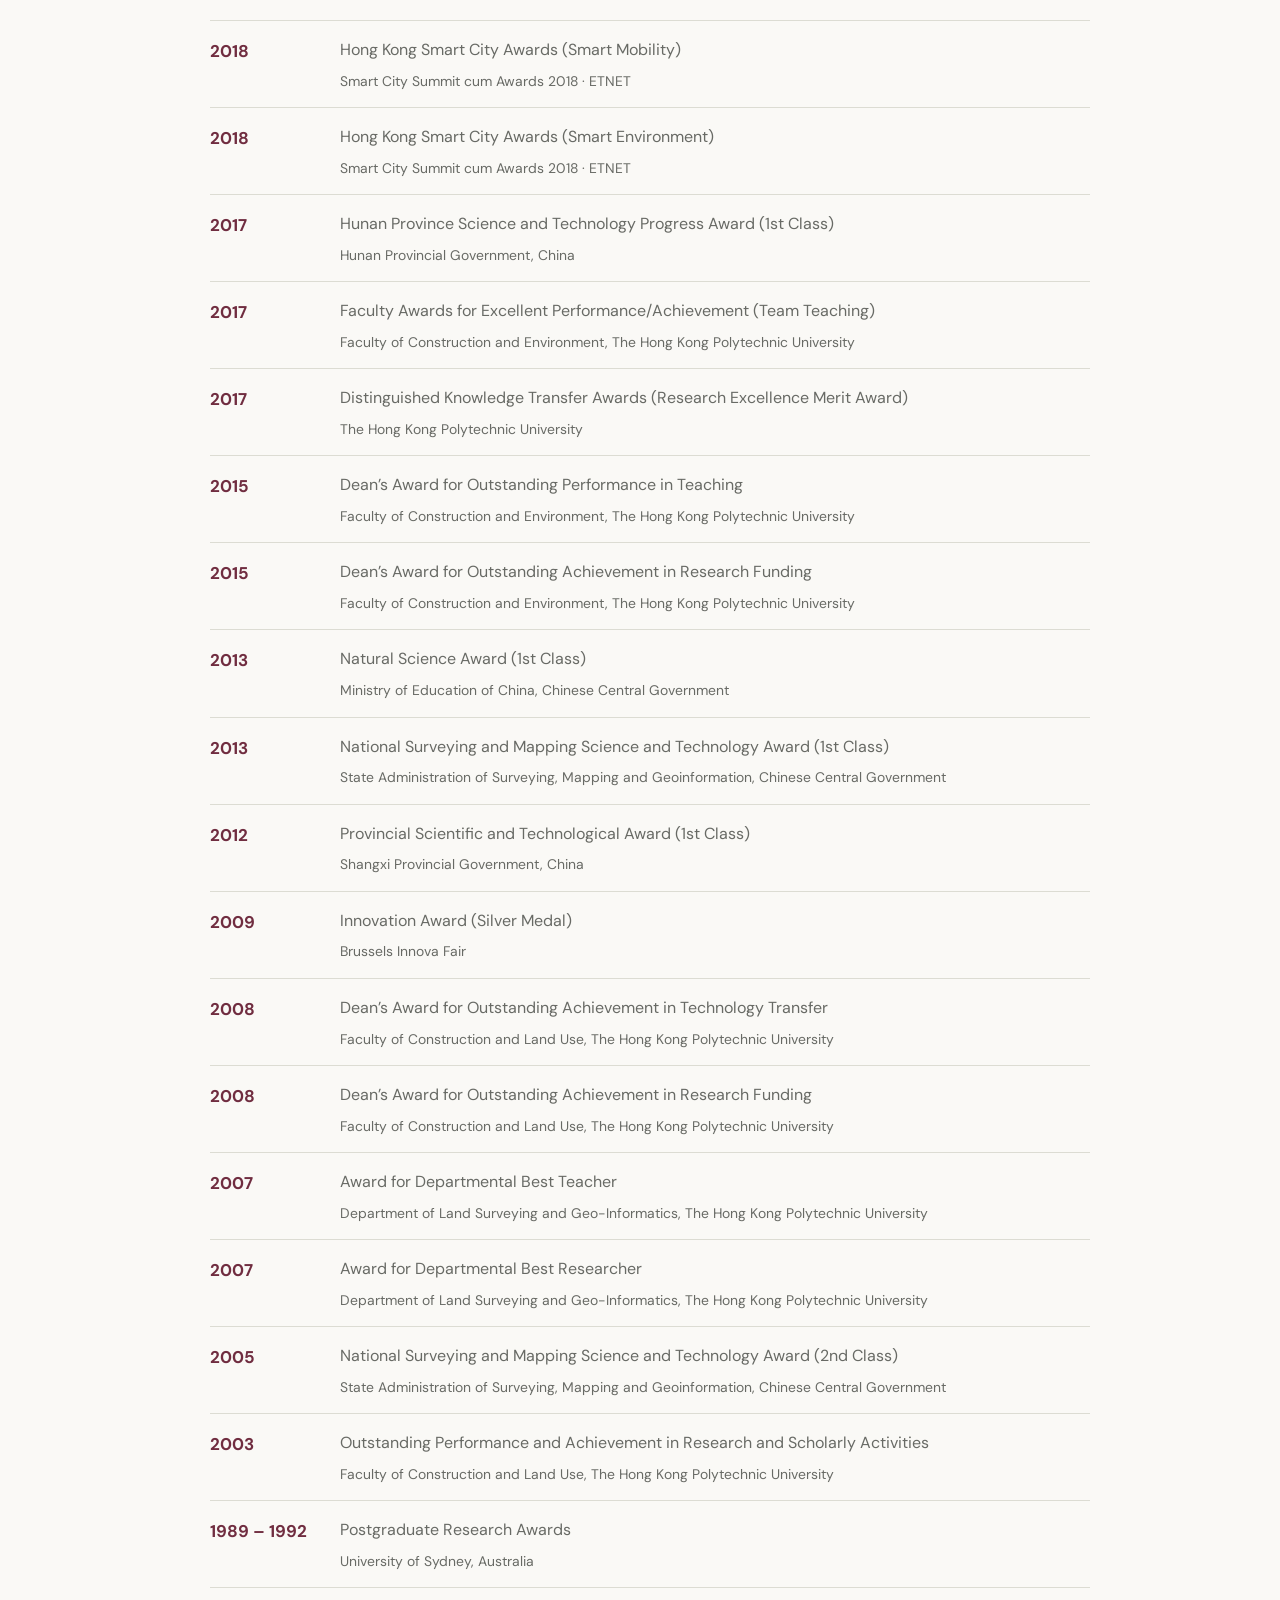
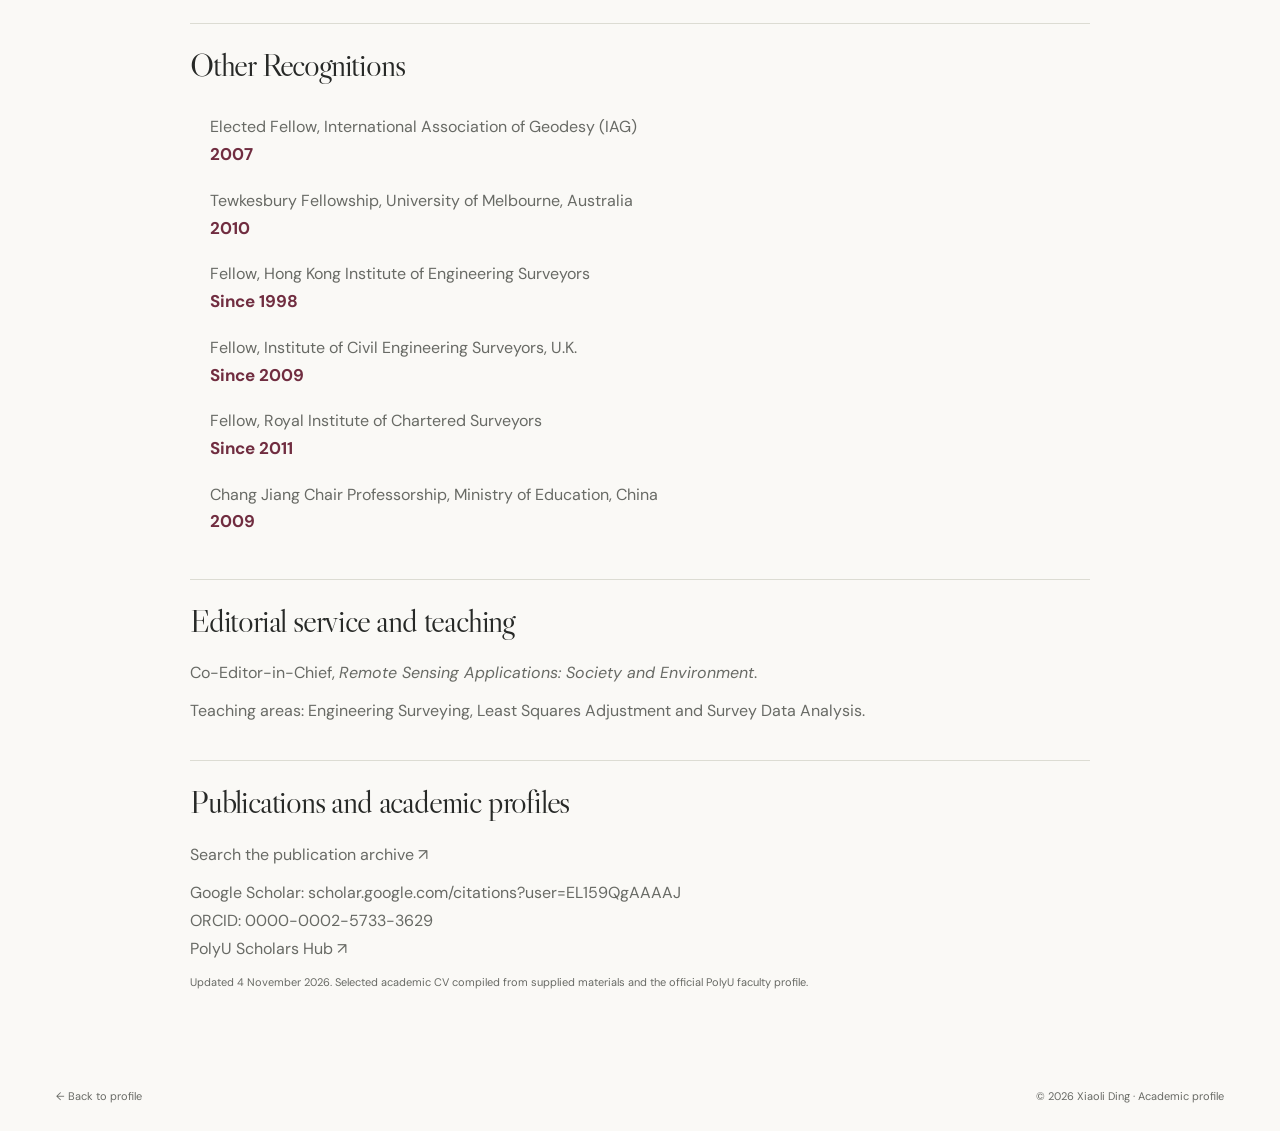
==== commit 3c41193b: "Add Prof. title to navigation name across all pages" ====
--- a/cv.html
+++ b/cv.html
@@ -1,5 +1,5 @@
 <!doctype html>
 <html lang="en">
 <head><meta charset="utf-8"><meta name="viewport" content="width=device-width,initial-scale=1"><meta name="theme-color" content="#702d40"><meta name="description" content="Professor Xiaoli Ding, Chair Professor of Geomatics at The Hong Kong Polytechnic University. Research in InSAR, GNSS, geohazards, and land and space."><title>Academic CV | Professor Xiaoli Ding</title><link rel="icon" href="assets/favicon.svg" type="image/svg+xml"><link rel="stylesheet" href="styles.css?v=b5df83d334e6"><script src="publications-data.js" defer></script><script src="app.js" defer></script></head>
-<body><header class="header"><a class="identity" href="index.html" aria-label="Xiaoli Ding home"><span>XIAOLI DING<small>THE HONG KONG POLYTECHNIC UNIVERSITY</small></span></a><button class="menu-toggle" aria-label="Open navigation" aria-expanded="false" aria-controls="navigation">Menu <span>☰</span></button><nav id="navigation" aria-label="Main navigation"><a href="index.html#about">About</a><a href="index.html#research">Research</a><a href="publications.html">Publications</a><a href="index.html#experience">Experience</a><a href="index.html#contact" class="nav-contact">Contact <span>↗</span></a></nav></header>
+<body><header class="header"><a class="identity" href="index.html" aria-label="Xiaoli Ding home"><span>Prof. XIAOLI DING<small>THE HONG KONG POLYTECHNIC UNIVERSITY</small></span></a><button class="menu-toggle" aria-label="Open navigation" aria-expanded="false" aria-controls="navigation">Menu <span>☰</span></button><nav id="navigation" aria-label="Main navigation"><a href="index.html#about">About</a><a href="index.html#research">Research</a><a href="publications.html">Publications</a><a href="index.html#experience">Experience</a><a href="index.html#contact" class="nav-contact">Contact <span>↗</span></a></nav></header>
 <main class="wrap cv" id="main"><div class="page-intro"><div class="breadcrumb"><a href="index.html">Home</a> / Academic CV</div><span class="eyebrow">ACADEMIC CURRICULUM VITAE</span><h1>Professor Xiaoli Ding</h1><p>Chair Professor of Geomatics · The Hong Kong Polytechnic University</p><p>Interim Dean, Faculty of Construction and Environment<br>Director, Research Institute for Land and Space</p><p><a href="mailto:xl.ding@polyu.edu.hk">xl.ding@polyu.edu.hk</a> · +852 2766 5965<br>Room ZS1201, Block Z, Hung Hom, Kowloon, Hong Kong</p><button id="print-cv" class="button primary print-button">Print / save as PDF ↗</button></div><h2>Biography</h2><p>Professor Xiaoli Ding is Interim Dean of the Faculty of Construction and Environment, Director of the Research Institute for Land and Space, and Chair Professor of Geomatics in the Department of Land Surveying and Geospatial Science at The Hong Kong Polytechnic University. He received his BEng from Central South University of Technology in 1983 and his PhD from The University of Sydney in 1993. He lectured at Curtin University before joining PolyU in 1996.</p><p>His main research interests are satellite positioning, radar remote sensing, sensing technologies including distributed optical fibre sensing, geohazards, and methods and policies for land and space creation and optimal use.</p><h2>Education</h2><dl><dt>1993</dt><dd><strong>Doctor of Philosophy</strong><br>The University of Sydney, Australia</dd><dt>1983</dt><dd><strong>Bachelor of Engineering</strong><br>Central South University of Technology, China<br>Renamed Central South University in 2000</dd></dl><h2>Academic and leadership appointments</h2><div class="timeline"><article><time>2026 — PRESENT</time><div><h3>Interim Dean</h3><p>Faculty of Construction and Environment, PolyU</p></div></article><article><time>2021 — PRESENT</time><div><h3>Director</h3><p>Research Institute for Land and Space, PolyU</p></div></article><article><time>2008 — PRESENT</time><div><h3>Chair Professor of Geomatics</h3><p>The Hong Kong Polytechnic University</p></div></article><article><time>2014 — 2021</time><div><h3>Associate Dean</h3><p>Faculty of Construction and Environment, PolyU</p></div></article><article><time>2008 — 2014</time><div><h3>Head of Department</h3><p>Department of Land Surveying and Geo-Informatics, PolyU</p></div></article><article><time>1996 — 2008</time><div><h3>Assistant Professor · Associate Professor · Professor</h3><p>The Hong Kong Polytechnic University</p></div></article><article><time>1992 — 1996</time><div><h3>Senior Research Fellow · Lecturer · Senior Lecturer</h3><p>Curtin University, Perth, Australia</p></div></article><article><time>1986 — 1988</time><div><h3>Visiting Scholar</h3><p>The University of Sydney, Australia</p></div></article><article><time>1983 — 1986</time><div><h3>Assistant Lecturer</h3><p>Northeast University of Technology, Shenyang, China</p></div></article></div><h2>Research interests</h2><ul><li>Satellite positioning, GNSS and geodesy</li><li>Synthetic aperture radar and multi-temporal InSAR</li><li>Ground deformation, geohazards and structural health monitoring</li><li>Distributed optical fibre sensing and sensor integration</li><li>Land and space creation, optimal use and sustainable urban development</li></ul><h2>Awards and Honours</h2><ul class="plain-list awards-list"><li><span>2025</span><div>Silver Award<small>The 5th Asia Exhibition of Innovations and Inventions Hong Kong</small></div></li><li><span>2024</span><div>Hunan Province Natural Science Award (2nd Class)<small>Theory and Method of High Accuracy InSAR Monitoring with Physical Constraints</small></div></li><li><span>2024</span><div>Dean’s Award for Outstanding Achievement in Research Funding<small>Faculty of Construction and Environment, PolyU</small></div></li><li><span>2024</span><div>Smart Living Partnership Awards 2023/24<small>ETNET</small></div></li><li><span>2020</span><div>Dean’s Award for Outstanding Achievement in Research Funding<small>Faculty of Construction and Environment, PolyU</small></div></li><li><span>2019</span><div>State Technological Progress Award (2nd Class)<small>State Council of China</small></div></li><li><span>2018</span><div>Hong Kong Smart City Awards (Smart Mobility)<small>Smart City Summit cum Awards 2018 · ETNET</small></div></li><li><span>2018</span><div>Hong Kong Smart City Awards (Smart Environment)<small>Smart City Summit cum Awards 2018 · ETNET</small></div></li><li><span>2017</span><div>Hunan Province Science and Technology Progress Award (1st Class)<small>Hunan Provincial Government, China</small></div></li><li><span>2017</span><div>Faculty Awards for Excellent Performance/Achievement (Team Teaching)<small>Faculty of Construction and Environment, The Hong Kong Polytechnic University</small></div></li><li><span>2017</span><div>Distinguished Knowledge Transfer Awards (Research Excellence Merit Award)<small>The Hong Kong Polytechnic University</small></div></li><li><span>2015</span><div>Dean’s Award for Outstanding Performance in Teaching<small>Faculty of Construction and Environment, The Hong Kong Polytechnic University</small></div></li><li><span>2015</span><div>Dean’s Award for Outstanding Achievement in Research Funding<small>Faculty of Construction and Environment, The Hong Kong Polytechnic University</small></div></li><li><span>2013</span><div>Natural Science Award (1st Class)<small>Ministry of Education of China, Chinese Central Government</small></div></li><li><span>2013</span><div>National Surveying and Mapping Science and Technology Award (1st Class)<small>State Administration of Surveying, Mapping and Geoinformation, Chinese Central Government</small></div></li><li><span>2012</span><div>Provincial Scientific and Technological Award (1st Class)<small>Shangxi Provincial Government, China</small></div></li><li><span>2009</span><div>Innovation Award (Silver Medal)<small>Brussels Innova Fair</small></div></li><li><span>2008</span><div>Dean’s Award for Outstanding Achievement in Technology Transfer<small>Faculty of Construction and Land Use, The Hong Kong Polytechnic University</small></div></li><li><span>2008</span><div>Dean’s Award for Outstanding Achievement in Research Funding<small>Faculty of Construction and Land Use, The Hong Kong Polytechnic University</small></div></li><li><span>2007</span><div>Award for Departmental Best Teacher<small>Department of Land Surveying and Geo-Informatics, The Hong Kong Polytechnic University</small></div></li><li><span>2007</span><div>Award for Departmental Best Researcher<small>Department of Land Surveying and Geo-Informatics, The Hong Kong Polytechnic University</small></div></li><li><span>2005</span><div>National Surveying and Mapping Science and Technology Award (2nd Class)<small>State Administration of Surveying, Mapping and Geoinformation, Chinese Central Government</small></div></li><li><span>2003</span><div>Outstanding Performance and Achievement in Research and Scholarly Activities<small>Faculty of Construction and Land Use, The Hong Kong Polytechnic University</small></div></li><li><span>1989 – 1992</span><div>Postgraduate Research Awards<small>University of Sydney, Australia</small></div></li></ul><h2>Other Recognitions</h2><ul class="plain-list compact recognition-list"><li>Elected Fellow, International Association of Geodesy (IAG) <small>2007</small></li><li>Tewkesbury Fellowship, University of Melbourne, Australia <small>2010</small></li><li>Fellow, Hong Kong Institute of Engineering Surveyors <small>Since 1998</small></li><li>Fellow, Institute of Civil Engineering Surveyors, U.K. <small>Since 2009</small></li><li>Fellow, Royal Institute of Chartered Surveyors <small>Since 2011</small></li><li>Chang Jiang Chair Professorship, Ministry of Education, China <small>2009</small></li></ul><h2>Editorial service and teaching</h2><p>Co-Editor-in-Chief, <em>Remote Sensing Applications: Society and Environment</em>.</p><p>Teaching areas: Engineering Surveying, Least Squares Adjustment and Survey Data Analysis.</p><h2>Publications and academic profiles</h2><p><a href="publications.html">Search the publication archive ↗</a></p><p>Google Scholar: <a href="https://scholar.google.com/citations?user=EL159QgAAAAJ">scholar.google.com/citations?user=EL159QgAAAAJ</a><br>ORCID: <a href="https://orcid.org/0000-0002-5733-3629">0000-0002-5733-3629</a><br><a href="https://research.polyu.edu.hk/en/persons/xiaoli-ding/">PolyU Scholars Hub ↗</a></p><p class="small-note">Updated 4 November 2026. Selected academic CV compiled from supplied materials and the official PolyU faculty profile.</p></main><footer class="wrap footer"><a href="index.html">← Back to profile</a><span>© 2026 Xiaoli Ding · Academic profile</span></footer></body></html>
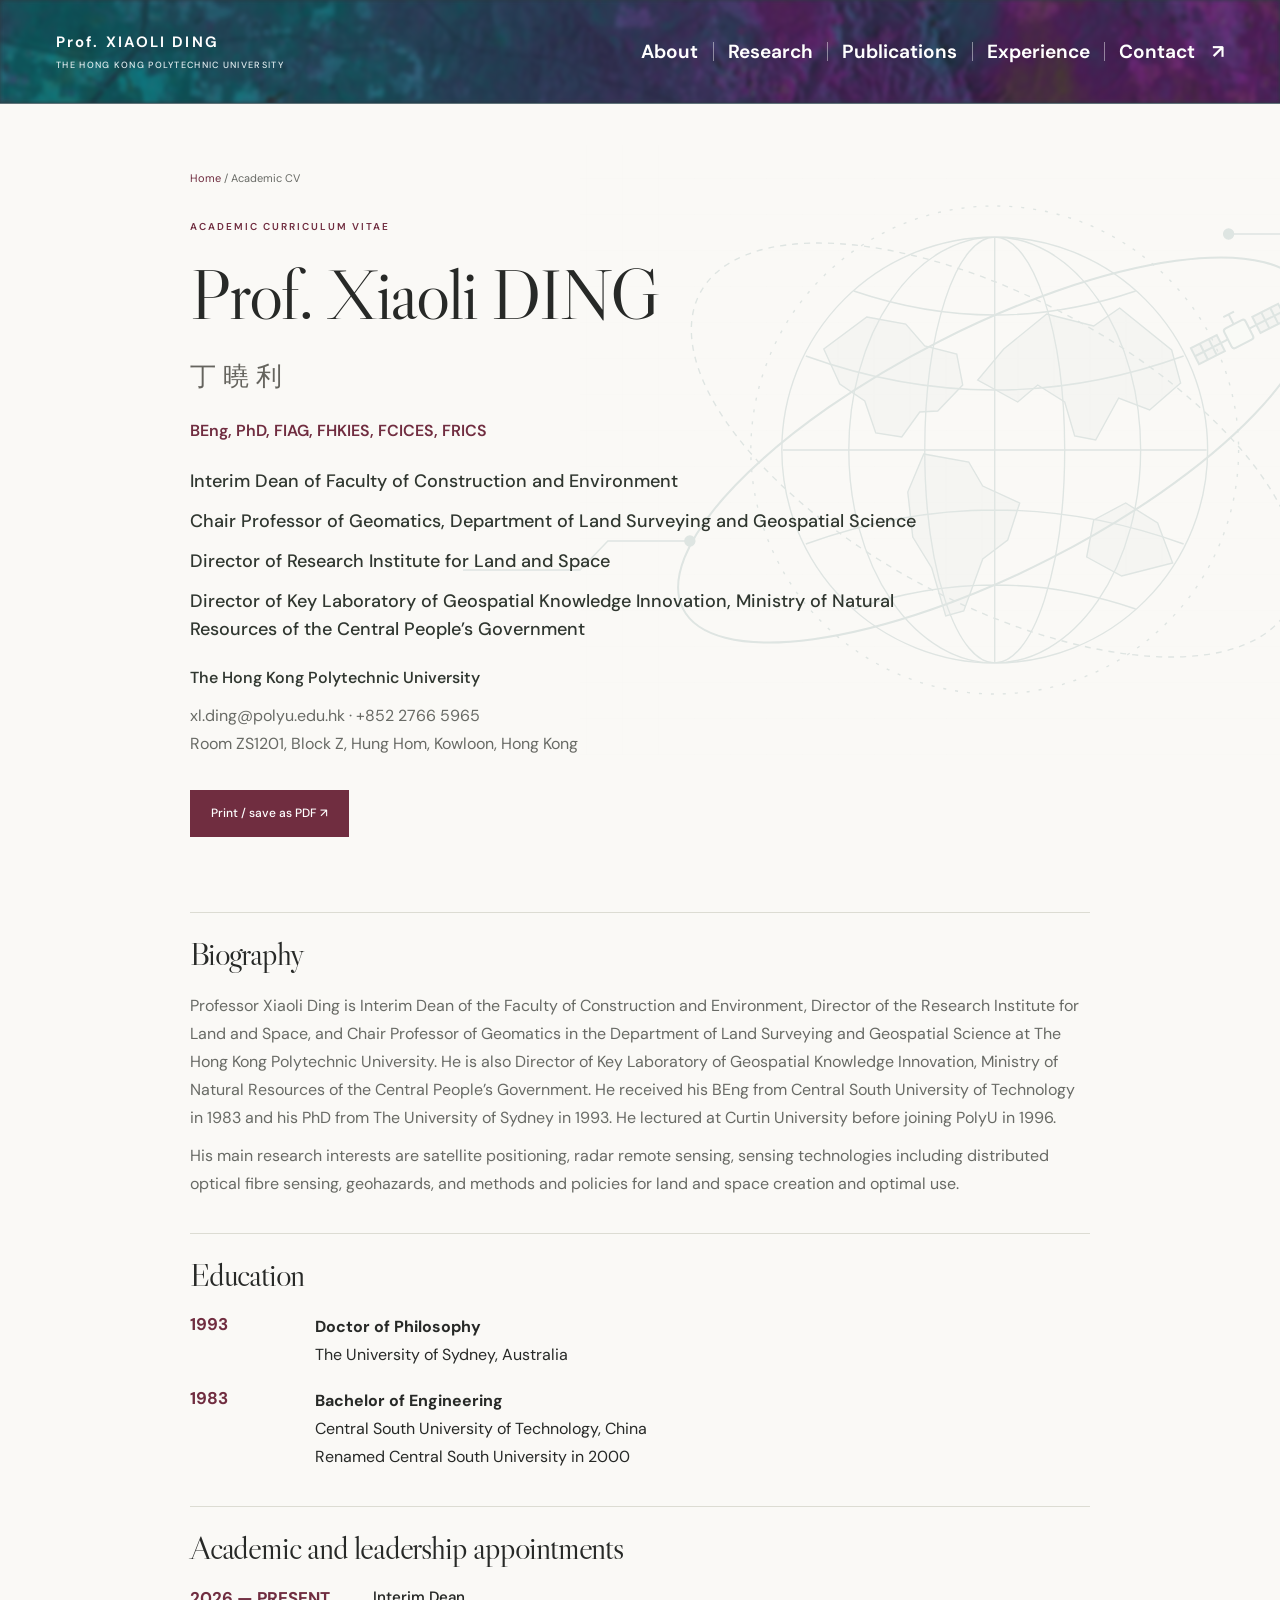
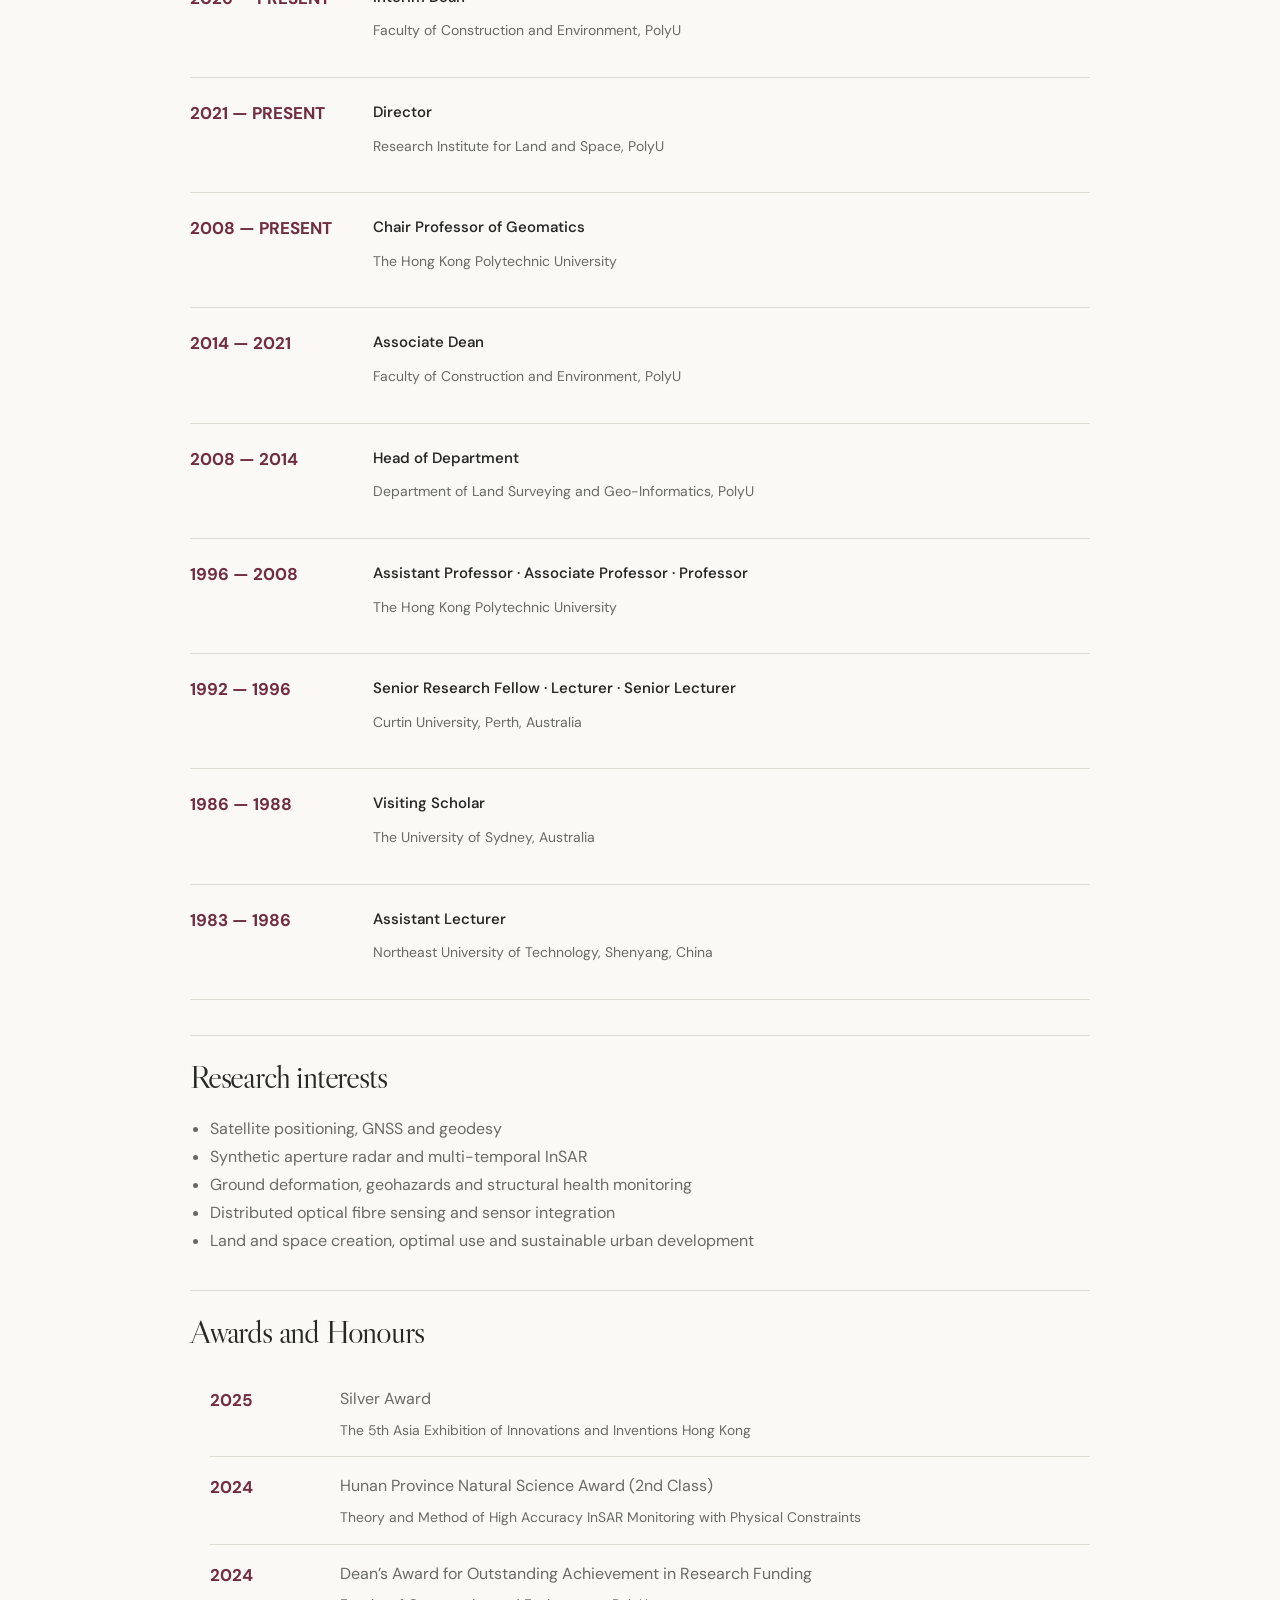
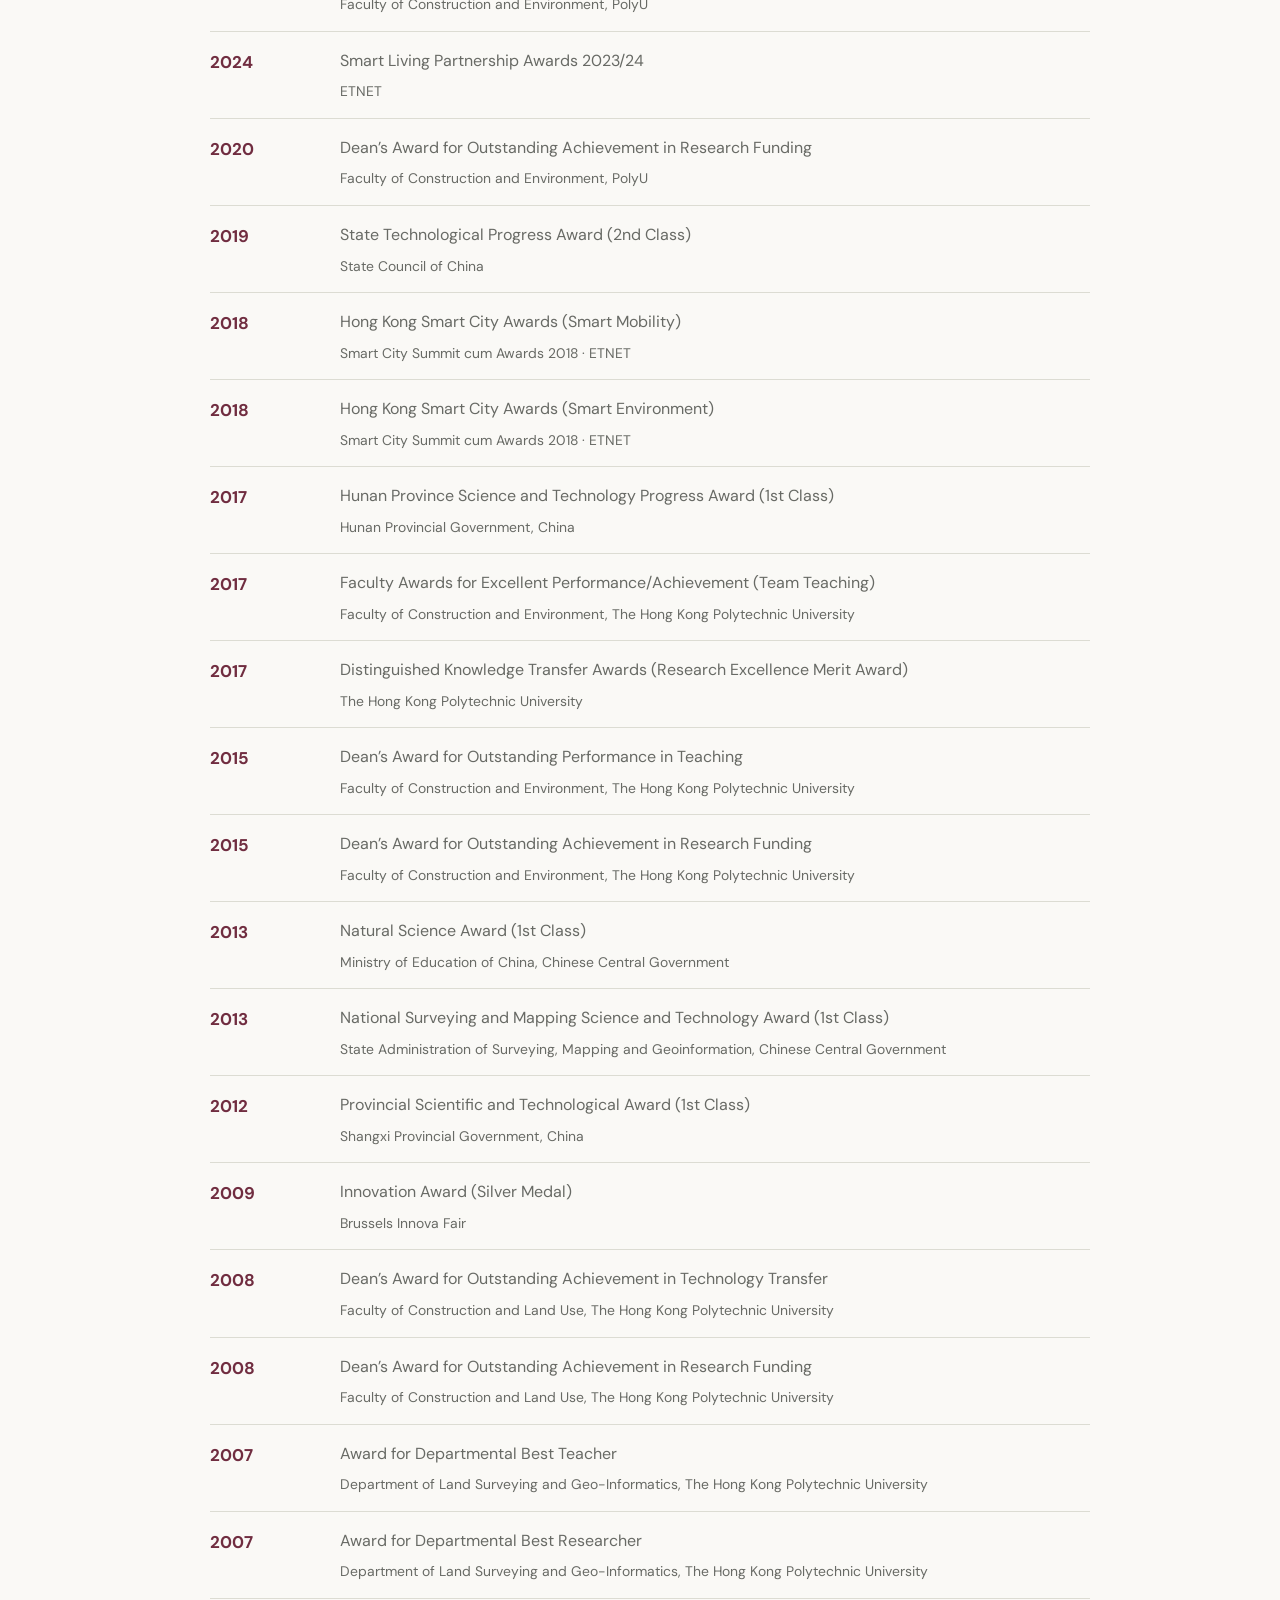
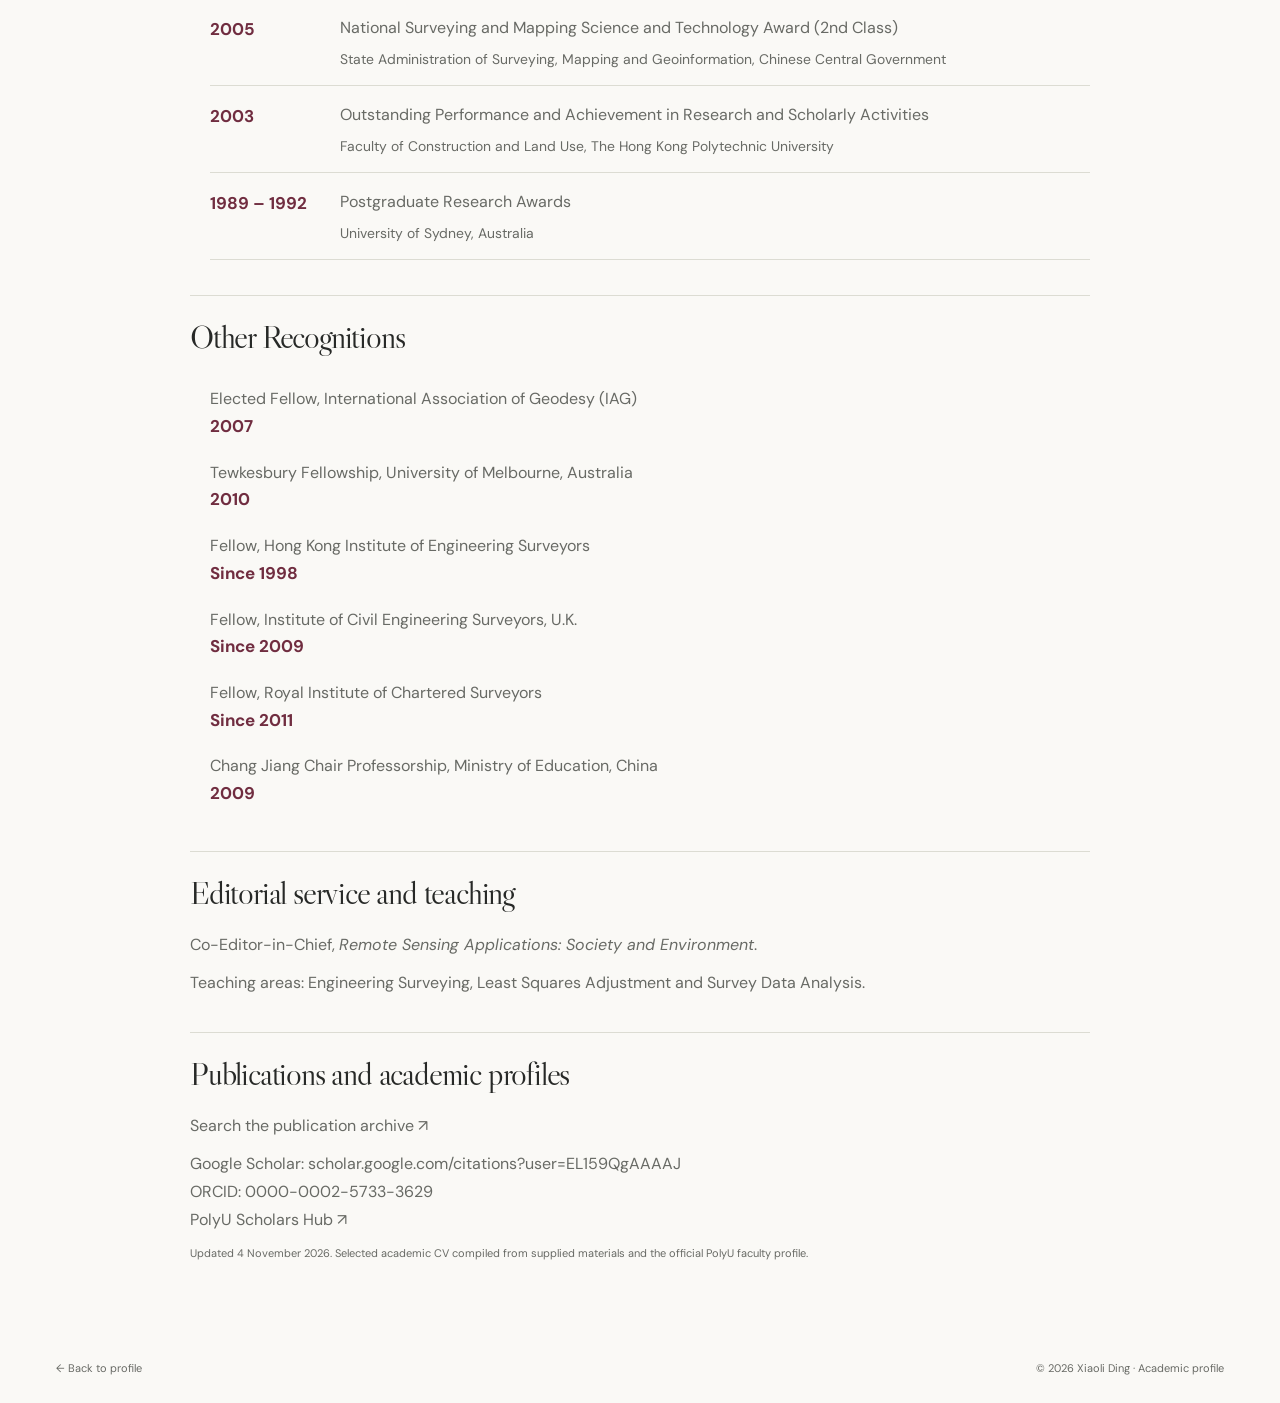
==== commit 95434d1f: "Align Academic CV and printable profile with homepage information" ====
--- a/cv.html
+++ b/cv.html
@@ -1,5 +1,5 @@
 <!doctype html>
 <html lang="en">
-<head><meta charset="utf-8"><meta name="viewport" content="width=device-width,initial-scale=1"><meta name="theme-color" content="#702d40"><meta name="description" content="Professor Xiaoli Ding, Chair Professor of Geomatics at The Hong Kong Polytechnic University. Research in InSAR, GNSS, geohazards, and land and space."><title>Academic CV | Professor Xiaoli Ding</title><link rel="icon" href="assets/favicon.svg" type="image/svg+xml"><link rel="stylesheet" href="styles.css?v=b5df83d334e6"><script src="publications-data.js" defer></script><script src="app.js" defer></script></head>
+<head><meta charset="utf-8"><meta name="viewport" content="width=device-width,initial-scale=1"><meta name="theme-color" content="#702d40"><meta name="description" content="Professor Xiaoli Ding, Chair Professor of Geomatics at The Hong Kong Polytechnic University. Research in InSAR, GNSS, geohazards, and land and space."><title>Academic CV | Professor Xiaoli Ding</title><link rel="icon" href="assets/favicon.svg" type="image/svg+xml"><link rel="stylesheet" href="styles.css?v=652eb20d97df"><script src="publications-data.js" defer></script><script src="app.js" defer></script></head>
 <body><header class="header"><a class="identity" href="index.html" aria-label="Xiaoli Ding home"><span>Prof. XIAOLI DING<small>THE HONG KONG POLYTECHNIC UNIVERSITY</small></span></a><button class="menu-toggle" aria-label="Open navigation" aria-expanded="false" aria-controls="navigation">Menu <span>☰</span></button><nav id="navigation" aria-label="Main navigation"><a href="index.html#about">About</a><a href="index.html#research">Research</a><a href="publications.html">Publications</a><a href="index.html#experience">Experience</a><a href="index.html#contact" class="nav-contact">Contact <span>↗</span></a></nav></header>
-<main class="wrap cv" id="main"><div class="page-intro"><div class="breadcrumb"><a href="index.html">Home</a> / Academic CV</div><span class="eyebrow">ACADEMIC CURRICULUM VITAE</span><h1>Professor Xiaoli Ding</h1><p>Chair Professor of Geomatics · The Hong Kong Polytechnic University</p><p>Interim Dean, Faculty of Construction and Environment<br>Director, Research Institute for Land and Space</p><p><a href="mailto:xl.ding@polyu.edu.hk">xl.ding@polyu.edu.hk</a> · +852 2766 5965<br>Room ZS1201, Block Z, Hung Hom, Kowloon, Hong Kong</p><button id="print-cv" class="button primary print-button">Print / save as PDF ↗</button></div><h2>Biography</h2><p>Professor Xiaoli Ding is Interim Dean of the Faculty of Construction and Environment, Director of the Research Institute for Land and Space, and Chair Professor of Geomatics in the Department of Land Surveying and Geospatial Science at The Hong Kong Polytechnic University. He received his BEng from Central South University of Technology in 1983 and his PhD from The University of Sydney in 1993. He lectured at Curtin University before joining PolyU in 1996.</p><p>His main research interests are satellite positioning, radar remote sensing, sensing technologies including distributed optical fibre sensing, geohazards, and methods and policies for land and space creation and optimal use.</p><h2>Education</h2><dl><dt>1993</dt><dd><strong>Doctor of Philosophy</strong><br>The University of Sydney, Australia</dd><dt>1983</dt><dd><strong>Bachelor of Engineering</strong><br>Central South University of Technology, China<br>Renamed Central South University in 2000</dd></dl><h2>Academic and leadership appointments</h2><div class="timeline"><article><time>2026 — PRESENT</time><div><h3>Interim Dean</h3><p>Faculty of Construction and Environment, PolyU</p></div></article><article><time>2021 — PRESENT</time><div><h3>Director</h3><p>Research Institute for Land and Space, PolyU</p></div></article><article><time>2008 — PRESENT</time><div><h3>Chair Professor of Geomatics</h3><p>The Hong Kong Polytechnic University</p></div></article><article><time>2014 — 2021</time><div><h3>Associate Dean</h3><p>Faculty of Construction and Environment, PolyU</p></div></article><article><time>2008 — 2014</time><div><h3>Head of Department</h3><p>Department of Land Surveying and Geo-Informatics, PolyU</p></div></article><article><time>1996 — 2008</time><div><h3>Assistant Professor · Associate Professor · Professor</h3><p>The Hong Kong Polytechnic University</p></div></article><article><time>1992 — 1996</time><div><h3>Senior Research Fellow · Lecturer · Senior Lecturer</h3><p>Curtin University, Perth, Australia</p></div></article><article><time>1986 — 1988</time><div><h3>Visiting Scholar</h3><p>The University of Sydney, Australia</p></div></article><article><time>1983 — 1986</time><div><h3>Assistant Lecturer</h3><p>Northeast University of Technology, Shenyang, China</p></div></article></div><h2>Research interests</h2><ul><li>Satellite positioning, GNSS and geodesy</li><li>Synthetic aperture radar and multi-temporal InSAR</li><li>Ground deformation, geohazards and structural health monitoring</li><li>Distributed optical fibre sensing and sensor integration</li><li>Land and space creation, optimal use and sustainable urban development</li></ul><h2>Awards and Honours</h2><ul class="plain-list awards-list"><li><span>2025</span><div>Silver Award<small>The 5th Asia Exhibition of Innovations and Inventions Hong Kong</small></div></li><li><span>2024</span><div>Hunan Province Natural Science Award (2nd Class)<small>Theory and Method of High Accuracy InSAR Monitoring with Physical Constraints</small></div></li><li><span>2024</span><div>Dean’s Award for Outstanding Achievement in Research Funding<small>Faculty of Construction and Environment, PolyU</small></div></li><li><span>2024</span><div>Smart Living Partnership Awards 2023/24<small>ETNET</small></div></li><li><span>2020</span><div>Dean’s Award for Outstanding Achievement in Research Funding<small>Faculty of Construction and Environment, PolyU</small></div></li><li><span>2019</span><div>State Technological Progress Award (2nd Class)<small>State Council of China</small></div></li><li><span>2018</span><div>Hong Kong Smart City Awards (Smart Mobility)<small>Smart City Summit cum Awards 2018 · ETNET</small></div></li><li><span>2018</span><div>Hong Kong Smart City Awards (Smart Environment)<small>Smart City Summit cum Awards 2018 · ETNET</small></div></li><li><span>2017</span><div>Hunan Province Science and Technology Progress Award (1st Class)<small>Hunan Provincial Government, China</small></div></li><li><span>2017</span><div>Faculty Awards for Excellent Performance/Achievement (Team Teaching)<small>Faculty of Construction and Environment, The Hong Kong Polytechnic University</small></div></li><li><span>2017</span><div>Distinguished Knowledge Transfer Awards (Research Excellence Merit Award)<small>The Hong Kong Polytechnic University</small></div></li><li><span>2015</span><div>Dean’s Award for Outstanding Performance in Teaching<small>Faculty of Construction and Environment, The Hong Kong Polytechnic University</small></div></li><li><span>2015</span><div>Dean’s Award for Outstanding Achievement in Research Funding<small>Faculty of Construction and Environment, The Hong Kong Polytechnic University</small></div></li><li><span>2013</span><div>Natural Science Award (1st Class)<small>Ministry of Education of China, Chinese Central Government</small></div></li><li><span>2013</span><div>National Surveying and Mapping Science and Technology Award (1st Class)<small>State Administration of Surveying, Mapping and Geoinformation, Chinese Central Government</small></div></li><li><span>2012</span><div>Provincial Scientific and Technological Award (1st Class)<small>Shangxi Provincial Government, China</small></div></li><li><span>2009</span><div>Innovation Award (Silver Medal)<small>Brussels Innova Fair</small></div></li><li><span>2008</span><div>Dean’s Award for Outstanding Achievement in Technology Transfer<small>Faculty of Construction and Land Use, The Hong Kong Polytechnic University</small></div></li><li><span>2008</span><div>Dean’s Award for Outstanding Achievement in Research Funding<small>Faculty of Construction and Land Use, The Hong Kong Polytechnic University</small></div></li><li><span>2007</span><div>Award for Departmental Best Teacher<small>Department of Land Surveying and Geo-Informatics, The Hong Kong Polytechnic University</small></div></li><li><span>2007</span><div>Award for Departmental Best Researcher<small>Department of Land Surveying and Geo-Informatics, The Hong Kong Polytechnic University</small></div></li><li><span>2005</span><div>National Surveying and Mapping Science and Technology Award (2nd Class)<small>State Administration of Surveying, Mapping and Geoinformation, Chinese Central Government</small></div></li><li><span>2003</span><div>Outstanding Performance and Achievement in Research and Scholarly Activities<small>Faculty of Construction and Land Use, The Hong Kong Polytechnic University</small></div></li><li><span>1989 – 1992</span><div>Postgraduate Research Awards<small>University of Sydney, Australia</small></div></li></ul><h2>Other Recognitions</h2><ul class="plain-list compact recognition-list"><li>Elected Fellow, International Association of Geodesy (IAG) <small>2007</small></li><li>Tewkesbury Fellowship, University of Melbourne, Australia <small>2010</small></li><li>Fellow, Hong Kong Institute of Engineering Surveyors <small>Since 1998</small></li><li>Fellow, Institute of Civil Engineering Surveyors, U.K. <small>Since 2009</small></li><li>Fellow, Royal Institute of Chartered Surveyors <small>Since 2011</small></li><li>Chang Jiang Chair Professorship, Ministry of Education, China <small>2009</small></li></ul><h2>Editorial service and teaching</h2><p>Co-Editor-in-Chief, <em>Remote Sensing Applications: Society and Environment</em>.</p><p>Teaching areas: Engineering Surveying, Least Squares Adjustment and Survey Data Analysis.</p><h2>Publications and academic profiles</h2><p><a href="publications.html">Search the publication archive ↗</a></p><p>Google Scholar: <a href="https://scholar.google.com/citations?user=EL159QgAAAAJ">scholar.google.com/citations?user=EL159QgAAAAJ</a><br>ORCID: <a href="https://orcid.org/0000-0002-5733-3629">0000-0002-5733-3629</a><br><a href="https://research.polyu.edu.hk/en/persons/xiaoli-ding/">PolyU Scholars Hub ↗</a></p><p class="small-note">Updated 4 November 2026. Selected academic CV compiled from supplied materials and the official PolyU faculty profile.</p></main><footer class="wrap footer"><a href="index.html">← Back to profile</a><span>© 2026 Xiaoli Ding · Academic profile</span></footer></body></html>+<main class="wrap cv" id="main"><div class="page-intro"><div class="breadcrumb"><a href="index.html">Home</a> / Academic CV</div><span class="eyebrow">ACADEMIC CURRICULUM VITAE</span><h1>Prof. Xiaoli DING</h1><p class="cv-chinese" lang="zh-Hant">丁曉利</p><p class="hero-qualifications">BEng, PhD, FIAG, FHKIES, FCICES, FRICS</p><div class="hero-appointments"><p>Interim Dean of Faculty of Construction and Environment</p><p>Chair Professor of Geomatics, Department of Land Surveying and Geospatial Science</p><p>Director of Research Institute for Land and Space</p><p>Director of Key Laboratory of Geospatial Knowledge Innovation, Ministry of Natural Resources of the Central People’s Government</p></div><p class="hero-institution">The Hong Kong Polytechnic University</p><p><a href="mailto:xl.ding@polyu.edu.hk">xl.ding@polyu.edu.hk</a> · +852 2766 5965<br>Room ZS1201, Block Z, Hung Hom, Kowloon, Hong Kong</p><button id="print-cv" class="button primary print-button">Print / save as PDF ↗</button></div><h2>Biography</h2><p>Professor Xiaoli Ding is Interim Dean of the Faculty of Construction and Environment, Director of the Research Institute for Land and Space, and Chair Professor of Geomatics in the Department of Land Surveying and Geospatial Science at The Hong Kong Polytechnic University. He is also Director of Key Laboratory of Geospatial Knowledge Innovation, Ministry of Natural Resources of the Central People’s Government. He received his BEng from Central South University of Technology in 1983 and his PhD from The University of Sydney in 1993. He lectured at Curtin University before joining PolyU in 1996.</p><p>His main research interests are satellite positioning, radar remote sensing, sensing technologies including distributed optical fibre sensing, geohazards, and methods and policies for land and space creation and optimal use.</p><h2>Education</h2><dl><dt>1993</dt><dd><strong>Doctor of Philosophy</strong><br>The University of Sydney, Australia</dd><dt>1983</dt><dd><strong>Bachelor of Engineering</strong><br>Central South University of Technology, China<br>Renamed Central South University in 2000</dd></dl><h2>Academic and leadership appointments</h2><div class="timeline"><article><time>2026 — PRESENT</time><div><h3>Interim Dean</h3><p>Faculty of Construction and Environment, PolyU</p></div></article><article><time>2021 — PRESENT</time><div><h3>Director</h3><p>Research Institute for Land and Space, PolyU</p></div></article><article><time>2008 — PRESENT</time><div><h3>Chair Professor of Geomatics</h3><p>The Hong Kong Polytechnic University</p></div></article><article><time>2014 — 2021</time><div><h3>Associate Dean</h3><p>Faculty of Construction and Environment, PolyU</p></div></article><article><time>2008 — 2014</time><div><h3>Head of Department</h3><p>Department of Land Surveying and Geo-Informatics, PolyU</p></div></article><article><time>1996 — 2008</time><div><h3>Assistant Professor · Associate Professor · Professor</h3><p>The Hong Kong Polytechnic University</p></div></article><article><time>1992 — 1996</time><div><h3>Senior Research Fellow · Lecturer · Senior Lecturer</h3><p>Curtin University, Perth, Australia</p></div></article><article><time>1986 — 1988</time><div><h3>Visiting Scholar</h3><p>The University of Sydney, Australia</p></div></article><article><time>1983 — 1986</time><div><h3>Assistant Lecturer</h3><p>Northeast University of Technology, Shenyang, China</p></div></article></div><h2>Research interests</h2><ul><li>Satellite positioning, GNSS and geodesy</li><li>Synthetic aperture radar and multi-temporal InSAR</li><li>Ground deformation, geohazards and structural health monitoring</li><li>Distributed optical fibre sensing and sensor integration</li><li>Land and space creation, optimal use and sustainable urban development</li></ul><h2>Awards and Honours</h2><ul class="plain-list awards-list"><li><span>2025</span><div>Silver Award<small>The 5th Asia Exhibition of Innovations and Inventions Hong Kong</small></div></li><li><span>2024</span><div>Hunan Province Natural Science Award (2nd Class)<small>Theory and Method of High Accuracy InSAR Monitoring with Physical Constraints</small></div></li><li><span>2024</span><div>Dean’s Award for Outstanding Achievement in Research Funding<small>Faculty of Construction and Environment, PolyU</small></div></li><li><span>2024</span><div>Smart Living Partnership Awards 2023/24<small>ETNET</small></div></li><li><span>2020</span><div>Dean’s Award for Outstanding Achievement in Research Funding<small>Faculty of Construction and Environment, PolyU</small></div></li><li><span>2019</span><div>State Technological Progress Award (2nd Class)<small>State Council of China</small></div></li><li><span>2018</span><div>Hong Kong Smart City Awards (Smart Mobility)<small>Smart City Summit cum Awards 2018 · ETNET</small></div></li><li><span>2018</span><div>Hong Kong Smart City Awards (Smart Environment)<small>Smart City Summit cum Awards 2018 · ETNET</small></div></li><li><span>2017</span><div>Hunan Province Science and Technology Progress Award (1st Class)<small>Hunan Provincial Government, China</small></div></li><li><span>2017</span><div>Faculty Awards for Excellent Performance/Achievement (Team Teaching)<small>Faculty of Construction and Environment, The Hong Kong Polytechnic University</small></div></li><li><span>2017</span><div>Distinguished Knowledge Transfer Awards (Research Excellence Merit Award)<small>The Hong Kong Polytechnic University</small></div></li><li><span>2015</span><div>Dean’s Award for Outstanding Performance in Teaching<small>Faculty of Construction and Environment, The Hong Kong Polytechnic University</small></div></li><li><span>2015</span><div>Dean’s Award for Outstanding Achievement in Research Funding<small>Faculty of Construction and Environment, The Hong Kong Polytechnic University</small></div></li><li><span>2013</span><div>Natural Science Award (1st Class)<small>Ministry of Education of China, Chinese Central Government</small></div></li><li><span>2013</span><div>National Surveying and Mapping Science and Technology Award (1st Class)<small>State Administration of Surveying, Mapping and Geoinformation, Chinese Central Government</small></div></li><li><span>2012</span><div>Provincial Scientific and Technological Award (1st Class)<small>Shangxi Provincial Government, China</small></div></li><li><span>2009</span><div>Innovation Award (Silver Medal)<small>Brussels Innova Fair</small></div></li><li><span>2008</span><div>Dean’s Award for Outstanding Achievement in Technology Transfer<small>Faculty of Construction and Land Use, The Hong Kong Polytechnic University</small></div></li><li><span>2008</span><div>Dean’s Award for Outstanding Achievement in Research Funding<small>Faculty of Construction and Land Use, The Hong Kong Polytechnic University</small></div></li><li><span>2007</span><div>Award for Departmental Best Teacher<small>Department of Land Surveying and Geo-Informatics, The Hong Kong Polytechnic University</small></div></li><li><span>2007</span><div>Award for Departmental Best Researcher<small>Department of Land Surveying and Geo-Informatics, The Hong Kong Polytechnic University</small></div></li><li><span>2005</span><div>National Surveying and Mapping Science and Technology Award (2nd Class)<small>State Administration of Surveying, Mapping and Geoinformation, Chinese Central Government</small></div></li><li><span>2003</span><div>Outstanding Performance and Achievement in Research and Scholarly Activities<small>Faculty of Construction and Land Use, The Hong Kong Polytechnic University</small></div></li><li><span>1989 – 1992</span><div>Postgraduate Research Awards<small>University of Sydney, Australia</small></div></li></ul><h2>Other Recognitions</h2><ul class="plain-list compact recognition-list"><li>Elected Fellow, International Association of Geodesy (IAG) <small>2007</small></li><li>Tewkesbury Fellowship, University of Melbourne, Australia <small>2010</small></li><li>Fellow, Hong Kong Institute of Engineering Surveyors <small>Since 1998</small></li><li>Fellow, Institute of Civil Engineering Surveyors, U.K. <small>Since 2009</small></li><li>Fellow, Royal Institute of Chartered Surveyors <small>Since 2011</small></li><li>Chang Jiang Chair Professorship, Ministry of Education, China <small>2009</small></li></ul><h2>Editorial service and teaching</h2><p>Co-Editor-in-Chief, <em>Remote Sensing Applications: Society and Environment</em>.</p><p>Teaching areas: Engineering Surveying, Least Squares Adjustment and Survey Data Analysis.</p><h2>Publications and academic profiles</h2><p><a href="publications.html">Search the publication archive ↗</a></p><p>Google Scholar: <a href="https://scholar.google.com/citations?user=EL159QgAAAAJ">scholar.google.com/citations?user=EL159QgAAAAJ</a><br>ORCID: <a href="https://orcid.org/0000-0002-5733-3629">0000-0002-5733-3629</a><br><a href="https://research.polyu.edu.hk/en/persons/xiaoli-ding/">PolyU Scholars Hub ↗</a></p><p class="small-note">Updated 4 November 2026. Selected academic CV compiled from supplied materials and the official PolyU faculty profile.</p></main><footer class="wrap footer"><a href="index.html">← Back to profile</a><span>© 2026 Xiaoli Ding · Academic profile</span></footer></body></html>
--- a/styles.css
+++ b/styles.css
@@ -220,3 +220,11 @@
 .service-grid h3{font-size:17px}
 .service-grid .awards-archive summary{font-size:16px}
 .service-grid .awards-archive summary small{font-size:13px}
+
+/* Match CV profile information to the homepage, including printed copies. */
+.cv .cv-chinese{font-family:serif;font-size:26px;letter-spacing:7px;color:#65645e;margin:15px 0 20px}
+.cv .hero-qualifications{margin:0 0 18px}
+.cv .hero-appointments{gap:0}
+.cv .hero-appointments p{margin:6px 0}
+.cv .hero-institution{margin-top:14px}
+@media print{.cv .cv-chinese{font-size:15pt;margin:8px 0 12px}.cv .hero-qualifications{font-size:11pt;margin-bottom:10px}.cv .hero-appointments p{font-size:11pt;line-height:1.5;margin:4px 0}.cv .hero-institution{font-size:11pt;margin-top:10px}}
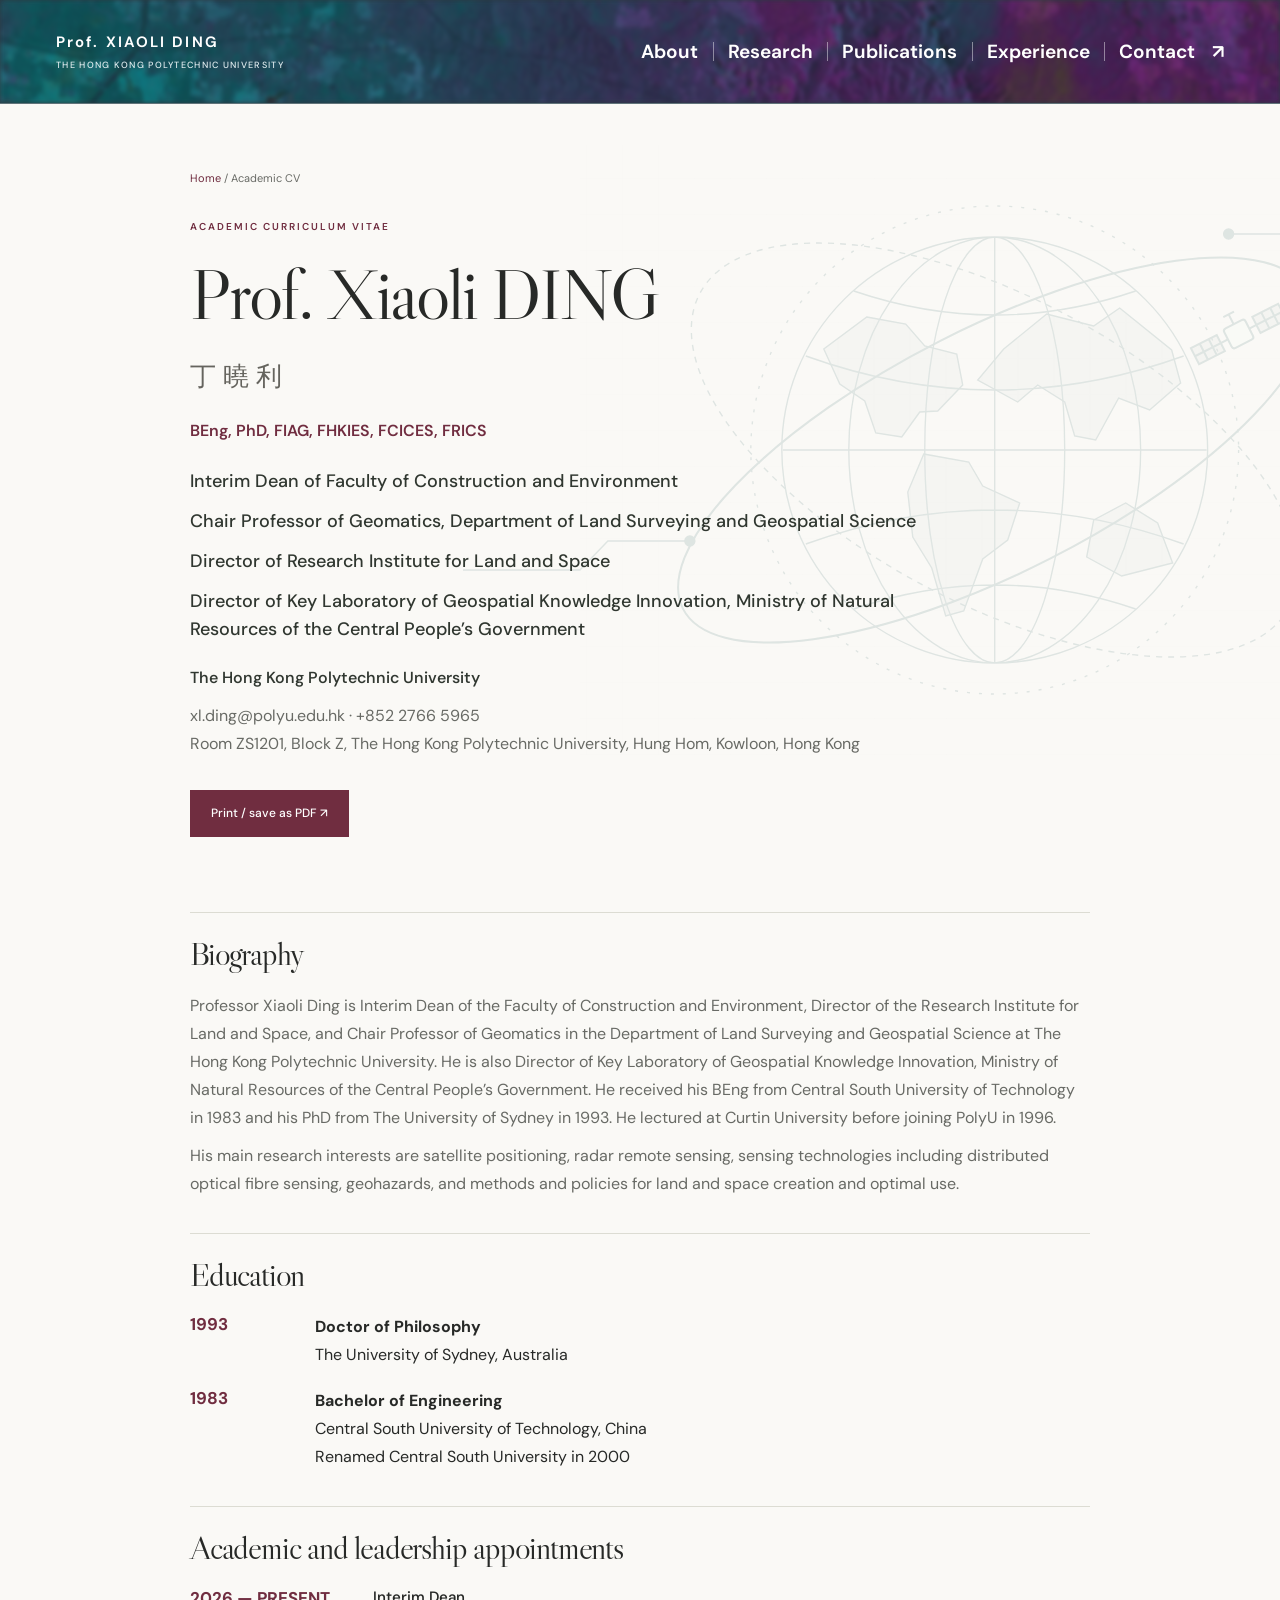
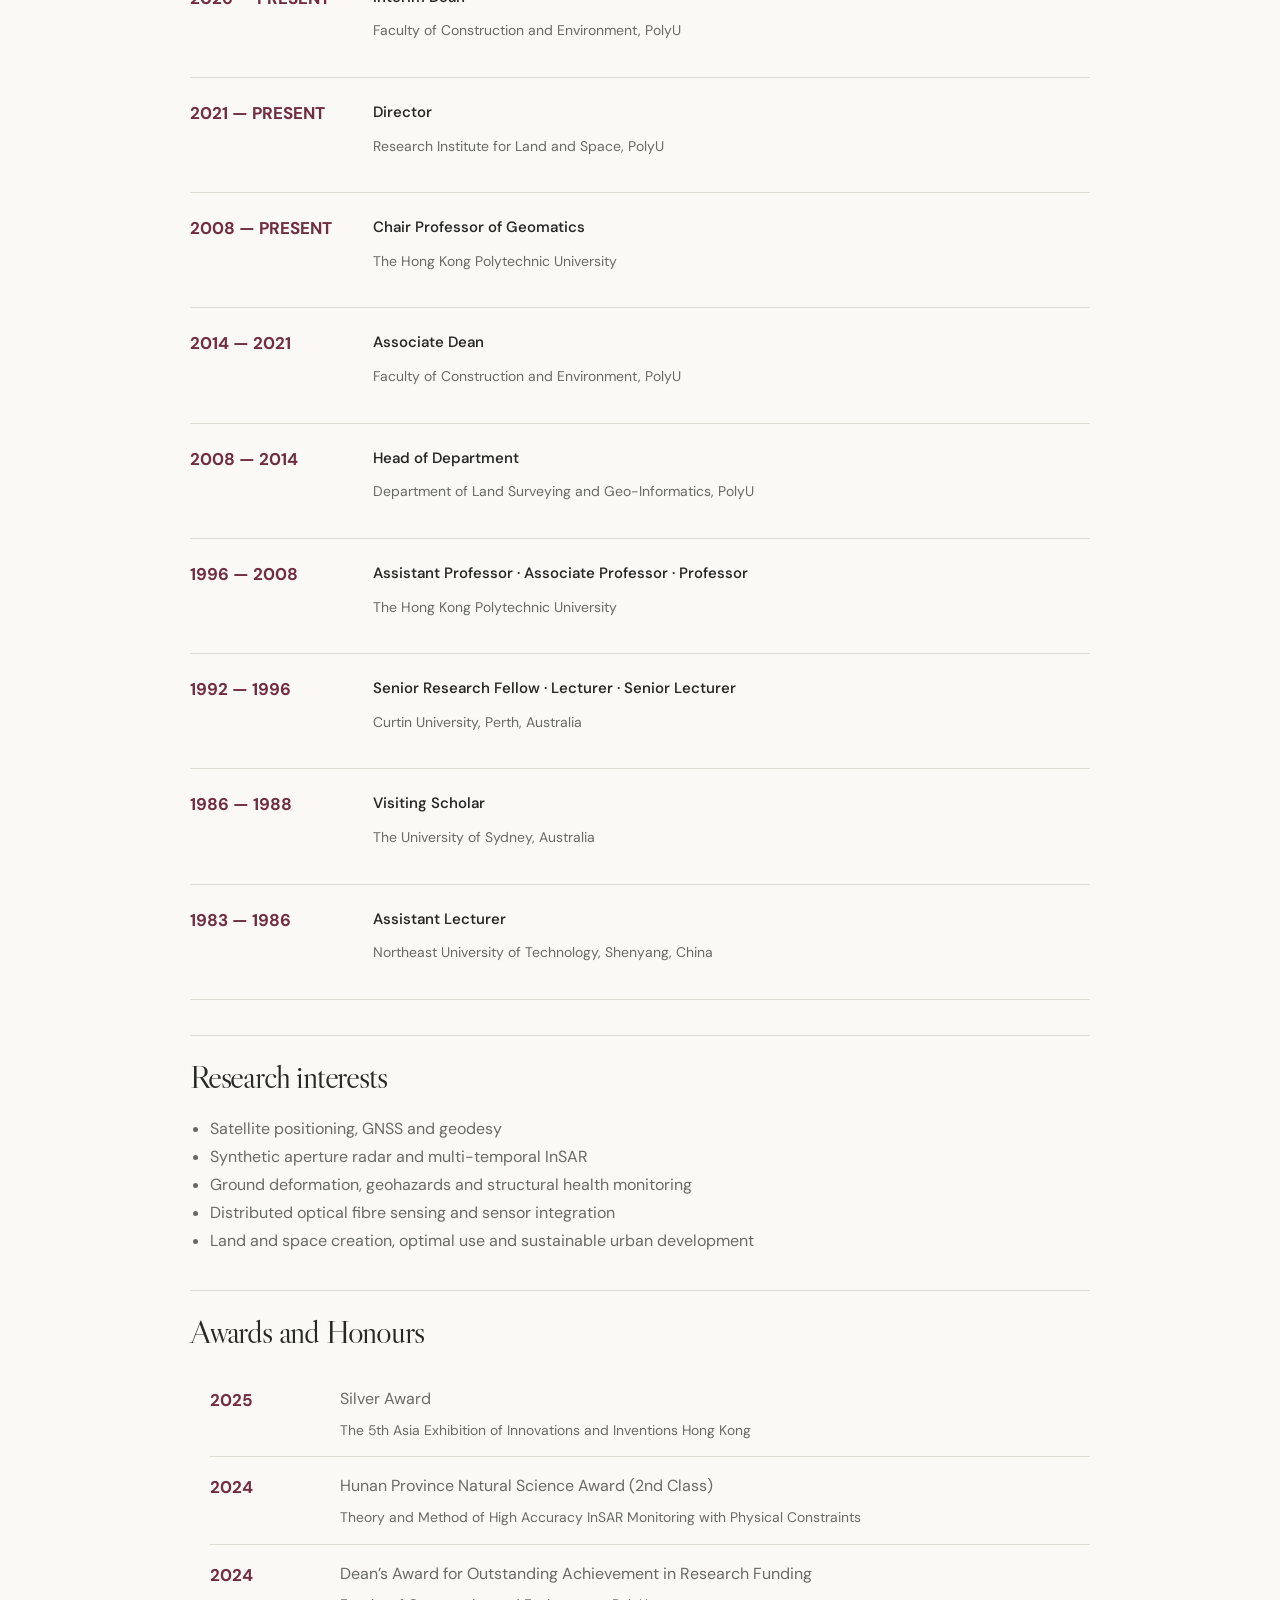
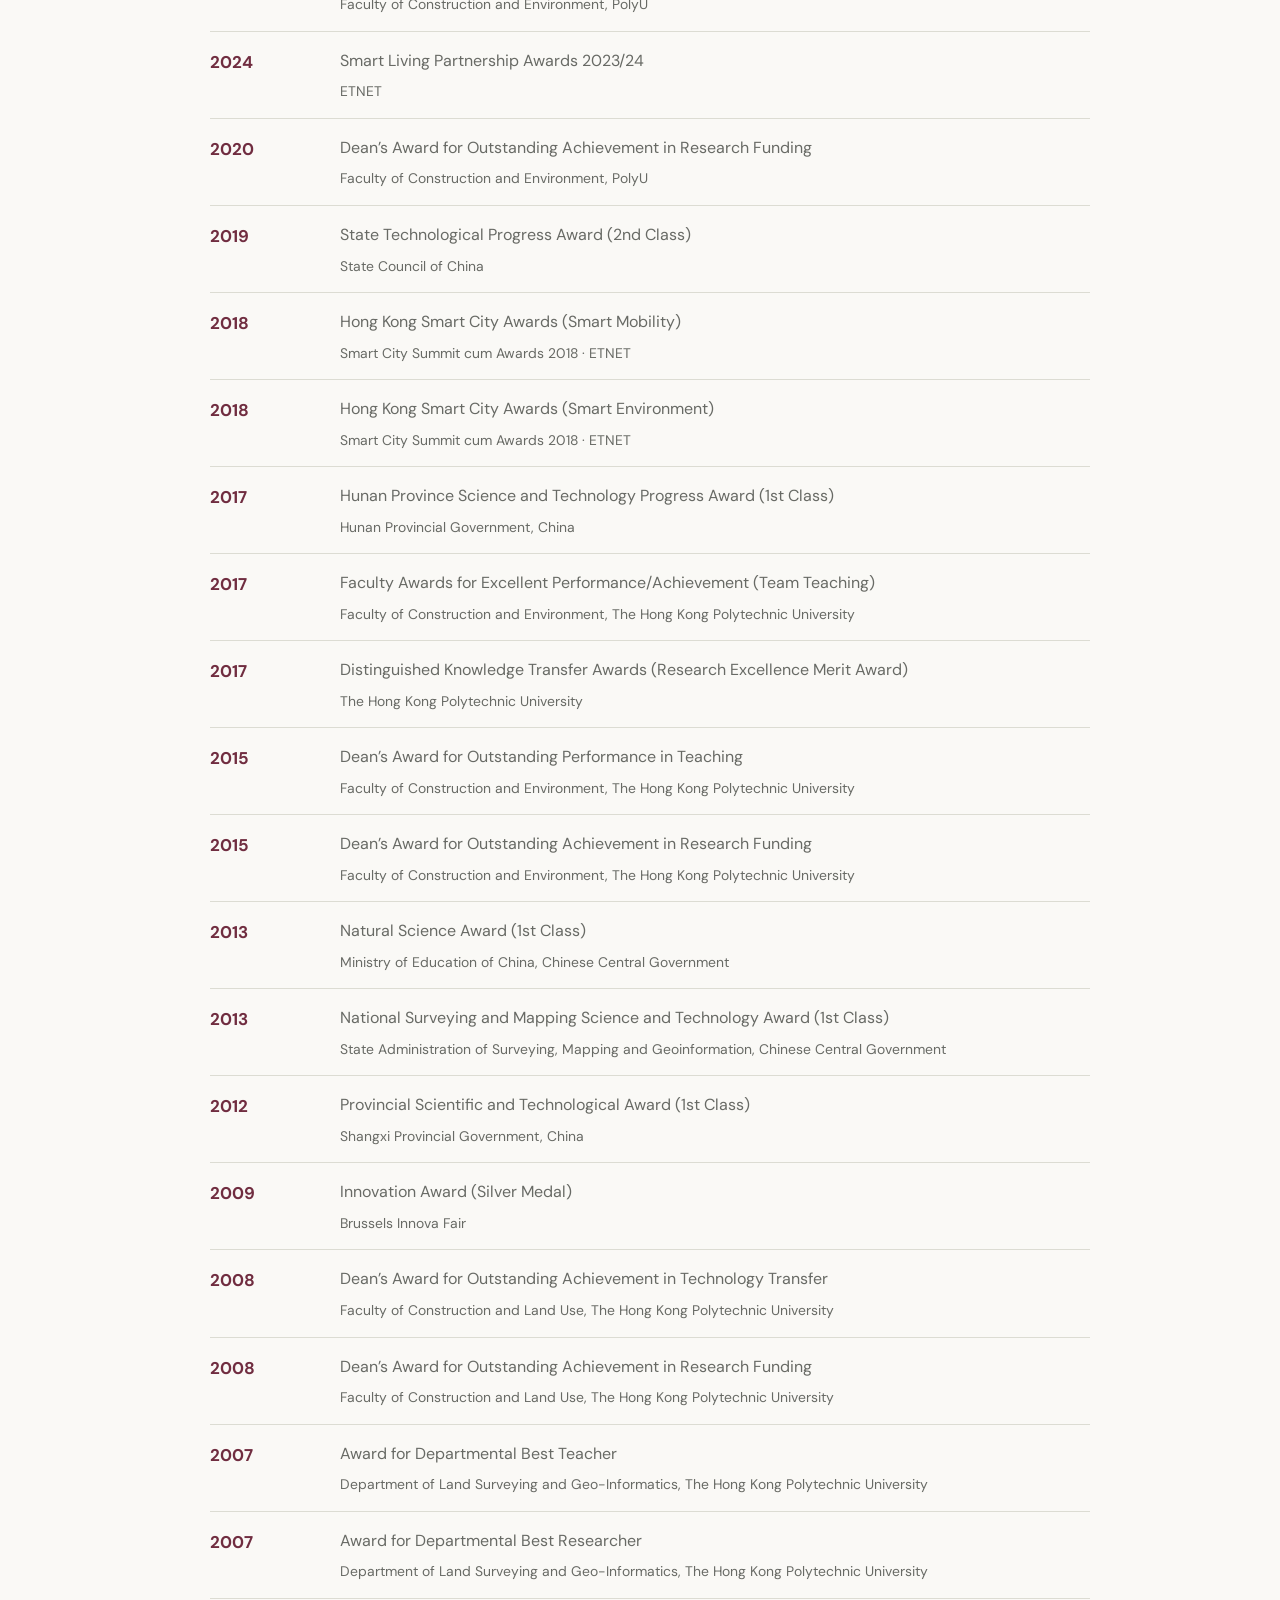
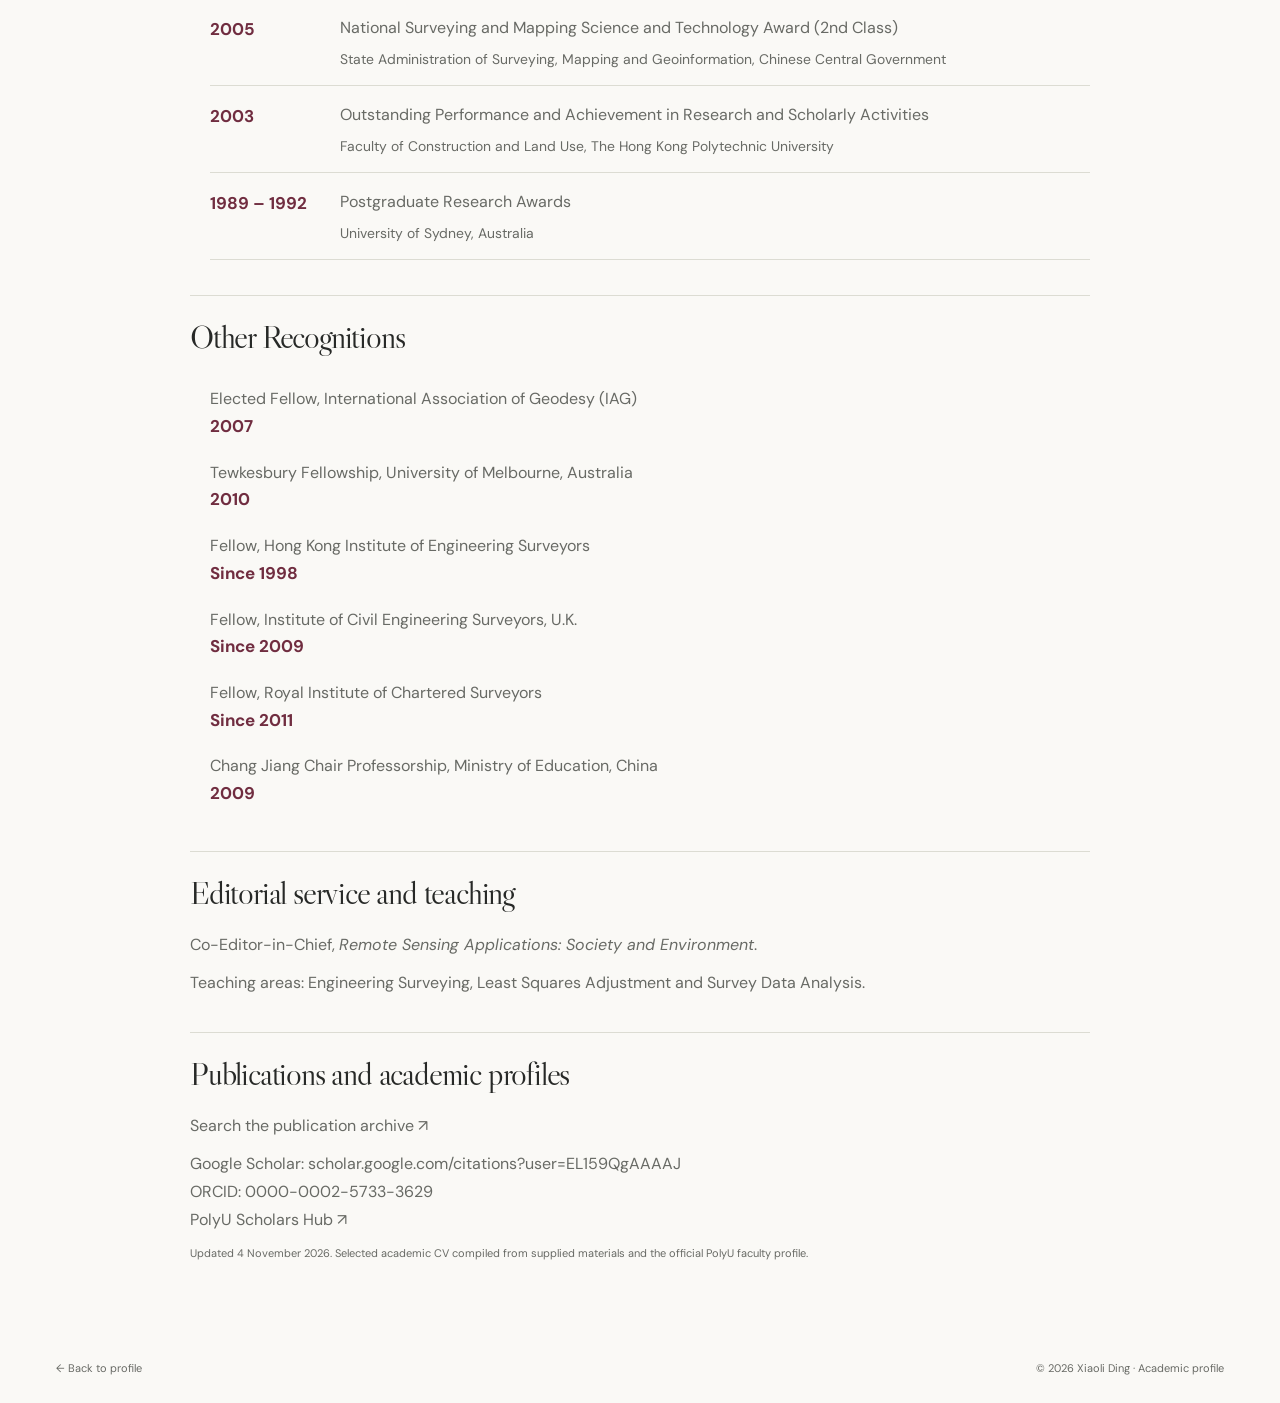
==== commit 3a84a850: "Include university name in homepage and CV postal address" ====
--- a/cv.html
+++ b/cv.html
@@ -2,4 +2,4 @@
 <html lang="en">
 <head><meta charset="utf-8"><meta name="viewport" content="width=device-width,initial-scale=1"><meta name="theme-color" content="#702d40"><meta name="description" content="Professor Xiaoli Ding, Chair Professor of Geomatics at The Hong Kong Polytechnic University. Research in InSAR, GNSS, geohazards, and land and space."><title>Academic CV | Professor Xiaoli Ding</title><link rel="icon" href="assets/favicon.svg" type="image/svg+xml"><link rel="stylesheet" href="styles.css?v=652eb20d97df"><script src="publications-data.js" defer></script><script src="app.js" defer></script></head>
 <body><header class="header"><a class="identity" href="index.html" aria-label="Xiaoli Ding home"><span>Prof. XIAOLI DING<small>THE HONG KONG POLYTECHNIC UNIVERSITY</small></span></a><button class="menu-toggle" aria-label="Open navigation" aria-expanded="false" aria-controls="navigation">Menu <span>☰</span></button><nav id="navigation" aria-label="Main navigation"><a href="index.html#about">About</a><a href="index.html#research">Research</a><a href="publications.html">Publications</a><a href="index.html#experience">Experience</a><a href="index.html#contact" class="nav-contact">Contact <span>↗</span></a></nav></header>
-<main class="wrap cv" id="main"><div class="page-intro"><div class="breadcrumb"><a href="index.html">Home</a> / Academic CV</div><span class="eyebrow">ACADEMIC CURRICULUM VITAE</span><h1>Prof. Xiaoli DING</h1><p class="cv-chinese" lang="zh-Hant">丁曉利</p><p class="hero-qualifications">BEng, PhD, FIAG, FHKIES, FCICES, FRICS</p><div class="hero-appointments"><p>Interim Dean of Faculty of Construction and Environment</p><p>Chair Professor of Geomatics, Department of Land Surveying and Geospatial Science</p><p>Director of Research Institute for Land and Space</p><p>Director of Key Laboratory of Geospatial Knowledge Innovation, Ministry of Natural Resources of the Central People’s Government</p></div><p class="hero-institution">The Hong Kong Polytechnic University</p><p><a href="mailto:xl.ding@polyu.edu.hk">xl.ding@polyu.edu.hk</a> · +852 2766 5965<br>Room ZS1201, Block Z, Hung Hom, Kowloon, Hong Kong</p><button id="print-cv" class="button primary print-button">Print / save as PDF ↗</button></div><h2>Biography</h2><p>Professor Xiaoli Ding is Interim Dean of the Faculty of Construction and Environment, Director of the Research Institute for Land and Space, and Chair Professor of Geomatics in the Department of Land Surveying and Geospatial Science at The Hong Kong Polytechnic University. He is also Director of Key Laboratory of Geospatial Knowledge Innovation, Ministry of Natural Resources of the Central People’s Government. He received his BEng from Central South University of Technology in 1983 and his PhD from The University of Sydney in 1993. He lectured at Curtin University before joining PolyU in 1996.</p><p>His main research interests are satellite positioning, radar remote sensing, sensing technologies including distributed optical fibre sensing, geohazards, and methods and policies for land and space creation and optimal use.</p><h2>Education</h2><dl><dt>1993</dt><dd><strong>Doctor of Philosophy</strong><br>The University of Sydney, Australia</dd><dt>1983</dt><dd><strong>Bachelor of Engineering</strong><br>Central South University of Technology, China<br>Renamed Central South University in 2000</dd></dl><h2>Academic and leadership appointments</h2><div class="timeline"><article><time>2026 — PRESENT</time><div><h3>Interim Dean</h3><p>Faculty of Construction and Environment, PolyU</p></div></article><article><time>2021 — PRESENT</time><div><h3>Director</h3><p>Research Institute for Land and Space, PolyU</p></div></article><article><time>2008 — PRESENT</time><div><h3>Chair Professor of Geomatics</h3><p>The Hong Kong Polytechnic University</p></div></article><article><time>2014 — 2021</time><div><h3>Associate Dean</h3><p>Faculty of Construction and Environment, PolyU</p></div></article><article><time>2008 — 2014</time><div><h3>Head of Department</h3><p>Department of Land Surveying and Geo-Informatics, PolyU</p></div></article><article><time>1996 — 2008</time><div><h3>Assistant Professor · Associate Professor · Professor</h3><p>The Hong Kong Polytechnic University</p></div></article><article><time>1992 — 1996</time><div><h3>Senior Research Fellow · Lecturer · Senior Lecturer</h3><p>Curtin University, Perth, Australia</p></div></article><article><time>1986 — 1988</time><div><h3>Visiting Scholar</h3><p>The University of Sydney, Australia</p></div></article><article><time>1983 — 1986</time><div><h3>Assistant Lecturer</h3><p>Northeast University of Technology, Shenyang, China</p></div></article></div><h2>Research interests</h2><ul><li>Satellite positioning, GNSS and geodesy</li><li>Synthetic aperture radar and multi-temporal InSAR</li><li>Ground deformation, geohazards and structural health monitoring</li><li>Distributed optical fibre sensing and sensor integration</li><li>Land and space creation, optimal use and sustainable urban development</li></ul><h2>Awards and Honours</h2><ul class="plain-list awards-list"><li><span>2025</span><div>Silver Award<small>The 5th Asia Exhibition of Innovations and Inventions Hong Kong</small></div></li><li><span>2024</span><div>Hunan Province Natural Science Award (2nd Class)<small>Theory and Method of High Accuracy InSAR Monitoring with Physical Constraints</small></div></li><li><span>2024</span><div>Dean’s Award for Outstanding Achievement in Research Funding<small>Faculty of Construction and Environment, PolyU</small></div></li><li><span>2024</span><div>Smart Living Partnership Awards 2023/24<small>ETNET</small></div></li><li><span>2020</span><div>Dean’s Award for Outstanding Achievement in Research Funding<small>Faculty of Construction and Environment, PolyU</small></div></li><li><span>2019</span><div>State Technological Progress Award (2nd Class)<small>State Council of China</small></div></li><li><span>2018</span><div>Hong Kong Smart City Awards (Smart Mobility)<small>Smart City Summit cum Awards 2018 · ETNET</small></div></li><li><span>2018</span><div>Hong Kong Smart City Awards (Smart Environment)<small>Smart City Summit cum Awards 2018 · ETNET</small></div></li><li><span>2017</span><div>Hunan Province Science and Technology Progress Award (1st Class)<small>Hunan Provincial Government, China</small></div></li><li><span>2017</span><div>Faculty Awards for Excellent Performance/Achievement (Team Teaching)<small>Faculty of Construction and Environment, The Hong Kong Polytechnic University</small></div></li><li><span>2017</span><div>Distinguished Knowledge Transfer Awards (Research Excellence Merit Award)<small>The Hong Kong Polytechnic University</small></div></li><li><span>2015</span><div>Dean’s Award for Outstanding Performance in Teaching<small>Faculty of Construction and Environment, The Hong Kong Polytechnic University</small></div></li><li><span>2015</span><div>Dean’s Award for Outstanding Achievement in Research Funding<small>Faculty of Construction and Environment, The Hong Kong Polytechnic University</small></div></li><li><span>2013</span><div>Natural Science Award (1st Class)<small>Ministry of Education of China, Chinese Central Government</small></div></li><li><span>2013</span><div>National Surveying and Mapping Science and Technology Award (1st Class)<small>State Administration of Surveying, Mapping and Geoinformation, Chinese Central Government</small></div></li><li><span>2012</span><div>Provincial Scientific and Technological Award (1st Class)<small>Shangxi Provincial Government, China</small></div></li><li><span>2009</span><div>Innovation Award (Silver Medal)<small>Brussels Innova Fair</small></div></li><li><span>2008</span><div>Dean’s Award for Outstanding Achievement in Technology Transfer<small>Faculty of Construction and Land Use, The Hong Kong Polytechnic University</small></div></li><li><span>2008</span><div>Dean’s Award for Outstanding Achievement in Research Funding<small>Faculty of Construction and Land Use, The Hong Kong Polytechnic University</small></div></li><li><span>2007</span><div>Award for Departmental Best Teacher<small>Department of Land Surveying and Geo-Informatics, The Hong Kong Polytechnic University</small></div></li><li><span>2007</span><div>Award for Departmental Best Researcher<small>Department of Land Surveying and Geo-Informatics, The Hong Kong Polytechnic University</small></div></li><li><span>2005</span><div>National Surveying and Mapping Science and Technology Award (2nd Class)<small>State Administration of Surveying, Mapping and Geoinformation, Chinese Central Government</small></div></li><li><span>2003</span><div>Outstanding Performance and Achievement in Research and Scholarly Activities<small>Faculty of Construction and Land Use, The Hong Kong Polytechnic University</small></div></li><li><span>1989 – 1992</span><div>Postgraduate Research Awards<small>University of Sydney, Australia</small></div></li></ul><h2>Other Recognitions</h2><ul class="plain-list compact recognition-list"><li>Elected Fellow, International Association of Geodesy (IAG) <small>2007</small></li><li>Tewkesbury Fellowship, University of Melbourne, Australia <small>2010</small></li><li>Fellow, Hong Kong Institute of Engineering Surveyors <small>Since 1998</small></li><li>Fellow, Institute of Civil Engineering Surveyors, U.K. <small>Since 2009</small></li><li>Fellow, Royal Institute of Chartered Surveyors <small>Since 2011</small></li><li>Chang Jiang Chair Professorship, Ministry of Education, China <small>2009</small></li></ul><h2>Editorial service and teaching</h2><p>Co-Editor-in-Chief, <em>Remote Sensing Applications: Society and Environment</em>.</p><p>Teaching areas: Engineering Surveying, Least Squares Adjustment and Survey Data Analysis.</p><h2>Publications and academic profiles</h2><p><a href="publications.html">Search the publication archive ↗</a></p><p>Google Scholar: <a href="https://scholar.google.com/citations?user=EL159QgAAAAJ">scholar.google.com/citations?user=EL159QgAAAAJ</a><br>ORCID: <a href="https://orcid.org/0000-0002-5733-3629">0000-0002-5733-3629</a><br><a href="https://research.polyu.edu.hk/en/persons/xiaoli-ding/">PolyU Scholars Hub ↗</a></p><p class="small-note">Updated 4 November 2026. Selected academic CV compiled from supplied materials and the official PolyU faculty profile.</p></main><footer class="wrap footer"><a href="index.html">← Back to profile</a><span>© 2026 Xiaoli Ding · Academic profile</span></footer></body></html>+<main class="wrap cv" id="main"><div class="page-intro"><div class="breadcrumb"><a href="index.html">Home</a> / Academic CV</div><span class="eyebrow">ACADEMIC CURRICULUM VITAE</span><h1>Prof. Xiaoli DING</h1><p class="cv-chinese" lang="zh-Hant">丁曉利</p><p class="hero-qualifications">BEng, PhD, FIAG, FHKIES, FCICES, FRICS</p><div class="hero-appointments"><p>Interim Dean of Faculty of Construction and Environment</p><p>Chair Professor of Geomatics, Department of Land Surveying and Geospatial Science</p><p>Director of Research Institute for Land and Space</p><p>Director of Key Laboratory of Geospatial Knowledge Innovation, Ministry of Natural Resources of the Central People’s Government</p></div><p class="hero-institution">The Hong Kong Polytechnic University</p><p><a href="mailto:xl.ding@polyu.edu.hk">xl.ding@polyu.edu.hk</a> · +852 2766 5965<br>Room ZS1201, Block Z, The Hong Kong Polytechnic University, Hung Hom, Kowloon, Hong Kong</p><button id="print-cv" class="button primary print-button">Print / save as PDF ↗</button></div><h2>Biography</h2><p>Professor Xiaoli Ding is Interim Dean of the Faculty of Construction and Environment, Director of the Research Institute for Land and Space, and Chair Professor of Geomatics in the Department of Land Surveying and Geospatial Science at The Hong Kong Polytechnic University. He is also Director of Key Laboratory of Geospatial Knowledge Innovation, Ministry of Natural Resources of the Central People’s Government. He received his BEng from Central South University of Technology in 1983 and his PhD from The University of Sydney in 1993. He lectured at Curtin University before joining PolyU in 1996.</p><p>His main research interests are satellite positioning, radar remote sensing, sensing technologies including distributed optical fibre sensing, geohazards, and methods and policies for land and space creation and optimal use.</p><h2>Education</h2><dl><dt>1993</dt><dd><strong>Doctor of Philosophy</strong><br>The University of Sydney, Australia</dd><dt>1983</dt><dd><strong>Bachelor of Engineering</strong><br>Central South University of Technology, China<br>Renamed Central South University in 2000</dd></dl><h2>Academic and leadership appointments</h2><div class="timeline"><article><time>2026 — PRESENT</time><div><h3>Interim Dean</h3><p>Faculty of Construction and Environment, PolyU</p></div></article><article><time>2021 — PRESENT</time><div><h3>Director</h3><p>Research Institute for Land and Space, PolyU</p></div></article><article><time>2008 — PRESENT</time><div><h3>Chair Professor of Geomatics</h3><p>The Hong Kong Polytechnic University</p></div></article><article><time>2014 — 2021</time><div><h3>Associate Dean</h3><p>Faculty of Construction and Environment, PolyU</p></div></article><article><time>2008 — 2014</time><div><h3>Head of Department</h3><p>Department of Land Surveying and Geo-Informatics, PolyU</p></div></article><article><time>1996 — 2008</time><div><h3>Assistant Professor · Associate Professor · Professor</h3><p>The Hong Kong Polytechnic University</p></div></article><article><time>1992 — 1996</time><div><h3>Senior Research Fellow · Lecturer · Senior Lecturer</h3><p>Curtin University, Perth, Australia</p></div></article><article><time>1986 — 1988</time><div><h3>Visiting Scholar</h3><p>The University of Sydney, Australia</p></div></article><article><time>1983 — 1986</time><div><h3>Assistant Lecturer</h3><p>Northeast University of Technology, Shenyang, China</p></div></article></div><h2>Research interests</h2><ul><li>Satellite positioning, GNSS and geodesy</li><li>Synthetic aperture radar and multi-temporal InSAR</li><li>Ground deformation, geohazards and structural health monitoring</li><li>Distributed optical fibre sensing and sensor integration</li><li>Land and space creation, optimal use and sustainable urban development</li></ul><h2>Awards and Honours</h2><ul class="plain-list awards-list"><li><span>2025</span><div>Silver Award<small>The 5th Asia Exhibition of Innovations and Inventions Hong Kong</small></div></li><li><span>2024</span><div>Hunan Province Natural Science Award (2nd Class)<small>Theory and Method of High Accuracy InSAR Monitoring with Physical Constraints</small></div></li><li><span>2024</span><div>Dean’s Award for Outstanding Achievement in Research Funding<small>Faculty of Construction and Environment, PolyU</small></div></li><li><span>2024</span><div>Smart Living Partnership Awards 2023/24<small>ETNET</small></div></li><li><span>2020</span><div>Dean’s Award for Outstanding Achievement in Research Funding<small>Faculty of Construction and Environment, PolyU</small></div></li><li><span>2019</span><div>State Technological Progress Award (2nd Class)<small>State Council of China</small></div></li><li><span>2018</span><div>Hong Kong Smart City Awards (Smart Mobility)<small>Smart City Summit cum Awards 2018 · ETNET</small></div></li><li><span>2018</span><div>Hong Kong Smart City Awards (Smart Environment)<small>Smart City Summit cum Awards 2018 · ETNET</small></div></li><li><span>2017</span><div>Hunan Province Science and Technology Progress Award (1st Class)<small>Hunan Provincial Government, China</small></div></li><li><span>2017</span><div>Faculty Awards for Excellent Performance/Achievement (Team Teaching)<small>Faculty of Construction and Environment, The Hong Kong Polytechnic University</small></div></li><li><span>2017</span><div>Distinguished Knowledge Transfer Awards (Research Excellence Merit Award)<small>The Hong Kong Polytechnic University</small></div></li><li><span>2015</span><div>Dean’s Award for Outstanding Performance in Teaching<small>Faculty of Construction and Environment, The Hong Kong Polytechnic University</small></div></li><li><span>2015</span><div>Dean’s Award for Outstanding Achievement in Research Funding<small>Faculty of Construction and Environment, The Hong Kong Polytechnic University</small></div></li><li><span>2013</span><div>Natural Science Award (1st Class)<small>Ministry of Education of China, Chinese Central Government</small></div></li><li><span>2013</span><div>National Surveying and Mapping Science and Technology Award (1st Class)<small>State Administration of Surveying, Mapping and Geoinformation, Chinese Central Government</small></div></li><li><span>2012</span><div>Provincial Scientific and Technological Award (1st Class)<small>Shangxi Provincial Government, China</small></div></li><li><span>2009</span><div>Innovation Award (Silver Medal)<small>Brussels Innova Fair</small></div></li><li><span>2008</span><div>Dean’s Award for Outstanding Achievement in Technology Transfer<small>Faculty of Construction and Land Use, The Hong Kong Polytechnic University</small></div></li><li><span>2008</span><div>Dean’s Award for Outstanding Achievement in Research Funding<small>Faculty of Construction and Land Use, The Hong Kong Polytechnic University</small></div></li><li><span>2007</span><div>Award for Departmental Best Teacher<small>Department of Land Surveying and Geo-Informatics, The Hong Kong Polytechnic University</small></div></li><li><span>2007</span><div>Award for Departmental Best Researcher<small>Department of Land Surveying and Geo-Informatics, The Hong Kong Polytechnic University</small></div></li><li><span>2005</span><div>National Surveying and Mapping Science and Technology Award (2nd Class)<small>State Administration of Surveying, Mapping and Geoinformation, Chinese Central Government</small></div></li><li><span>2003</span><div>Outstanding Performance and Achievement in Research and Scholarly Activities<small>Faculty of Construction and Land Use, The Hong Kong Polytechnic University</small></div></li><li><span>1989 – 1992</span><div>Postgraduate Research Awards<small>University of Sydney, Australia</small></div></li></ul><h2>Other Recognitions</h2><ul class="plain-list compact recognition-list"><li>Elected Fellow, International Association of Geodesy (IAG) <small>2007</small></li><li>Tewkesbury Fellowship, University of Melbourne, Australia <small>2010</small></li><li>Fellow, Hong Kong Institute of Engineering Surveyors <small>Since 1998</small></li><li>Fellow, Institute of Civil Engineering Surveyors, U.K. <small>Since 2009</small></li><li>Fellow, Royal Institute of Chartered Surveyors <small>Since 2011</small></li><li>Chang Jiang Chair Professorship, Ministry of Education, China <small>2009</small></li></ul><h2>Editorial service and teaching</h2><p>Co-Editor-in-Chief, <em>Remote Sensing Applications: Society and Environment</em>.</p><p>Teaching areas: Engineering Surveying, Least Squares Adjustment and Survey Data Analysis.</p><h2>Publications and academic profiles</h2><p><a href="publications.html">Search the publication archive ↗</a></p><p>Google Scholar: <a href="https://scholar.google.com/citations?user=EL159QgAAAAJ">scholar.google.com/citations?user=EL159QgAAAAJ</a><br>ORCID: <a href="https://orcid.org/0000-0002-5733-3629">0000-0002-5733-3629</a><br><a href="https://research.polyu.edu.hk/en/persons/xiaoli-ding/">PolyU Scholars Hub ↗</a></p><p class="small-note">Updated 4 November 2026. Selected academic CV compiled from supplied materials and the official PolyU faculty profile.</p></main><footer class="wrap footer"><a href="index.html">← Back to profile</a><span>© 2026 Xiaoli Ding · Academic profile</span></footer></body></html>
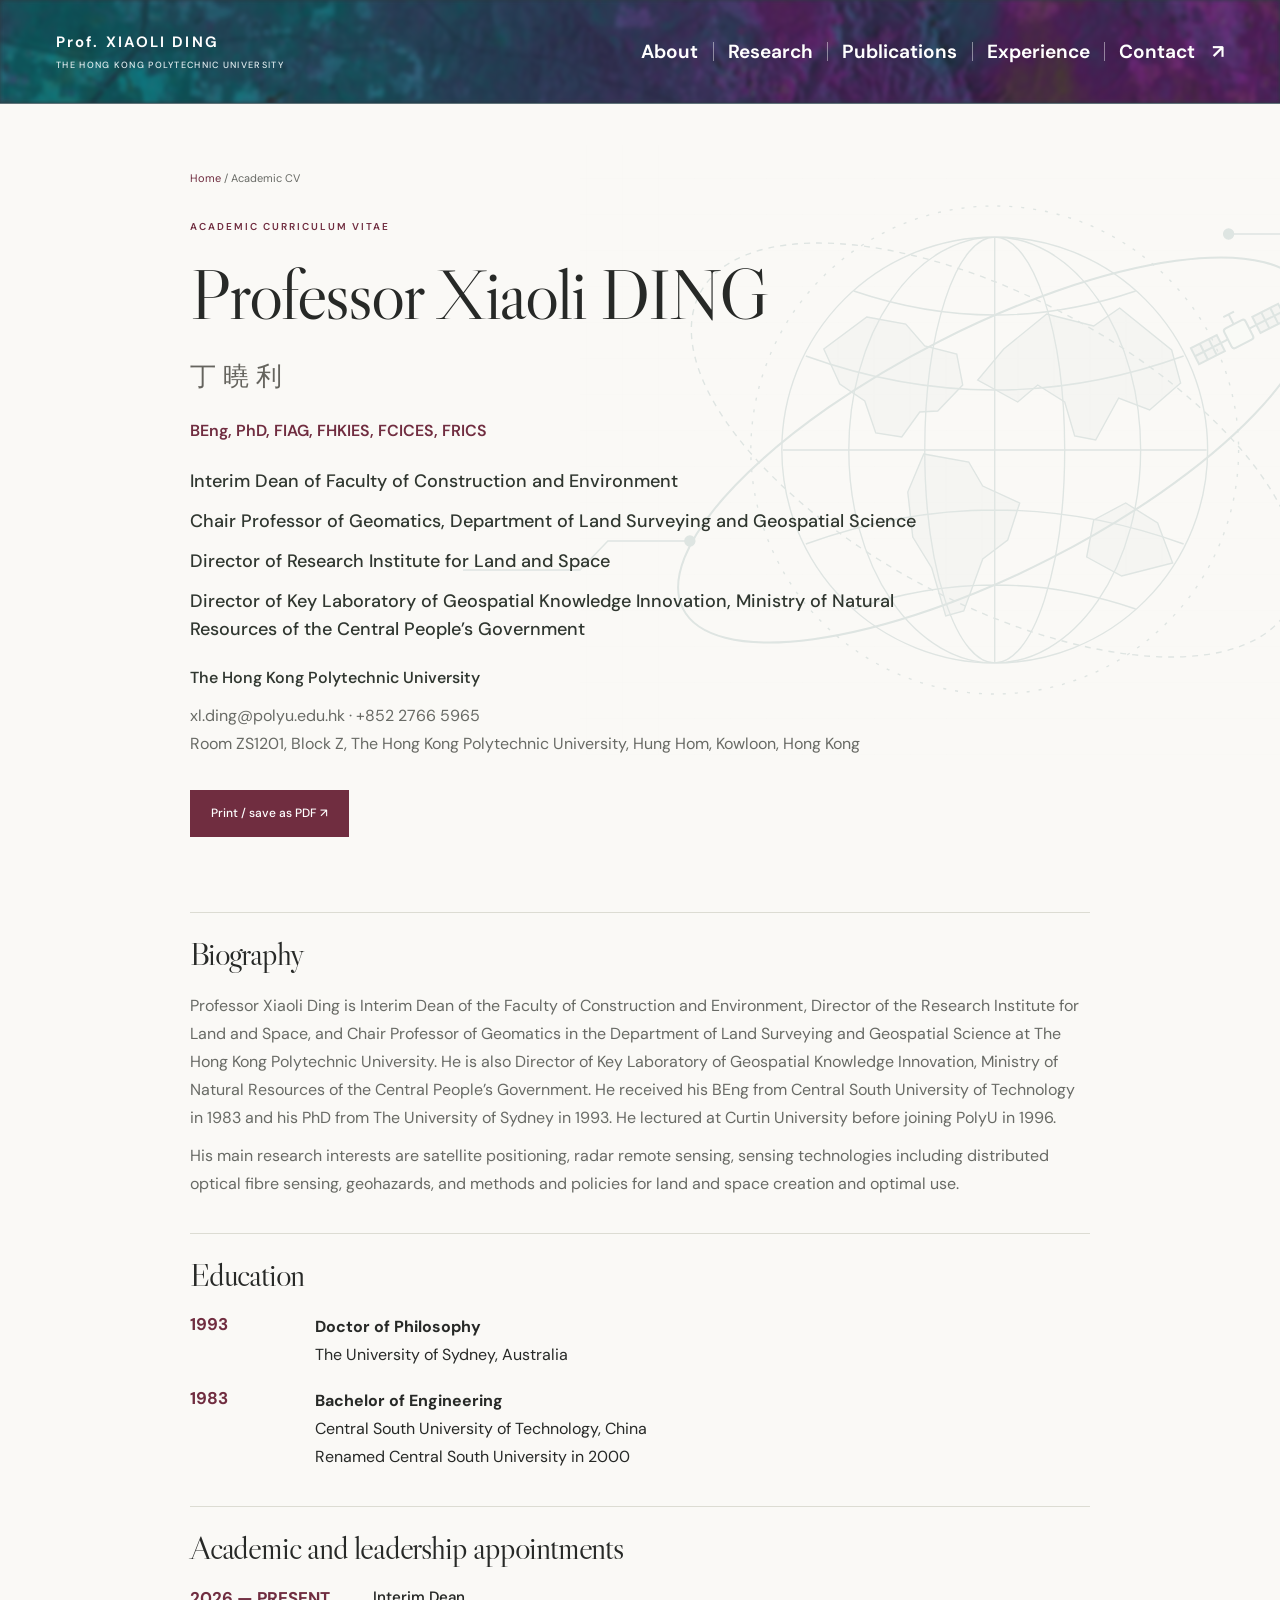
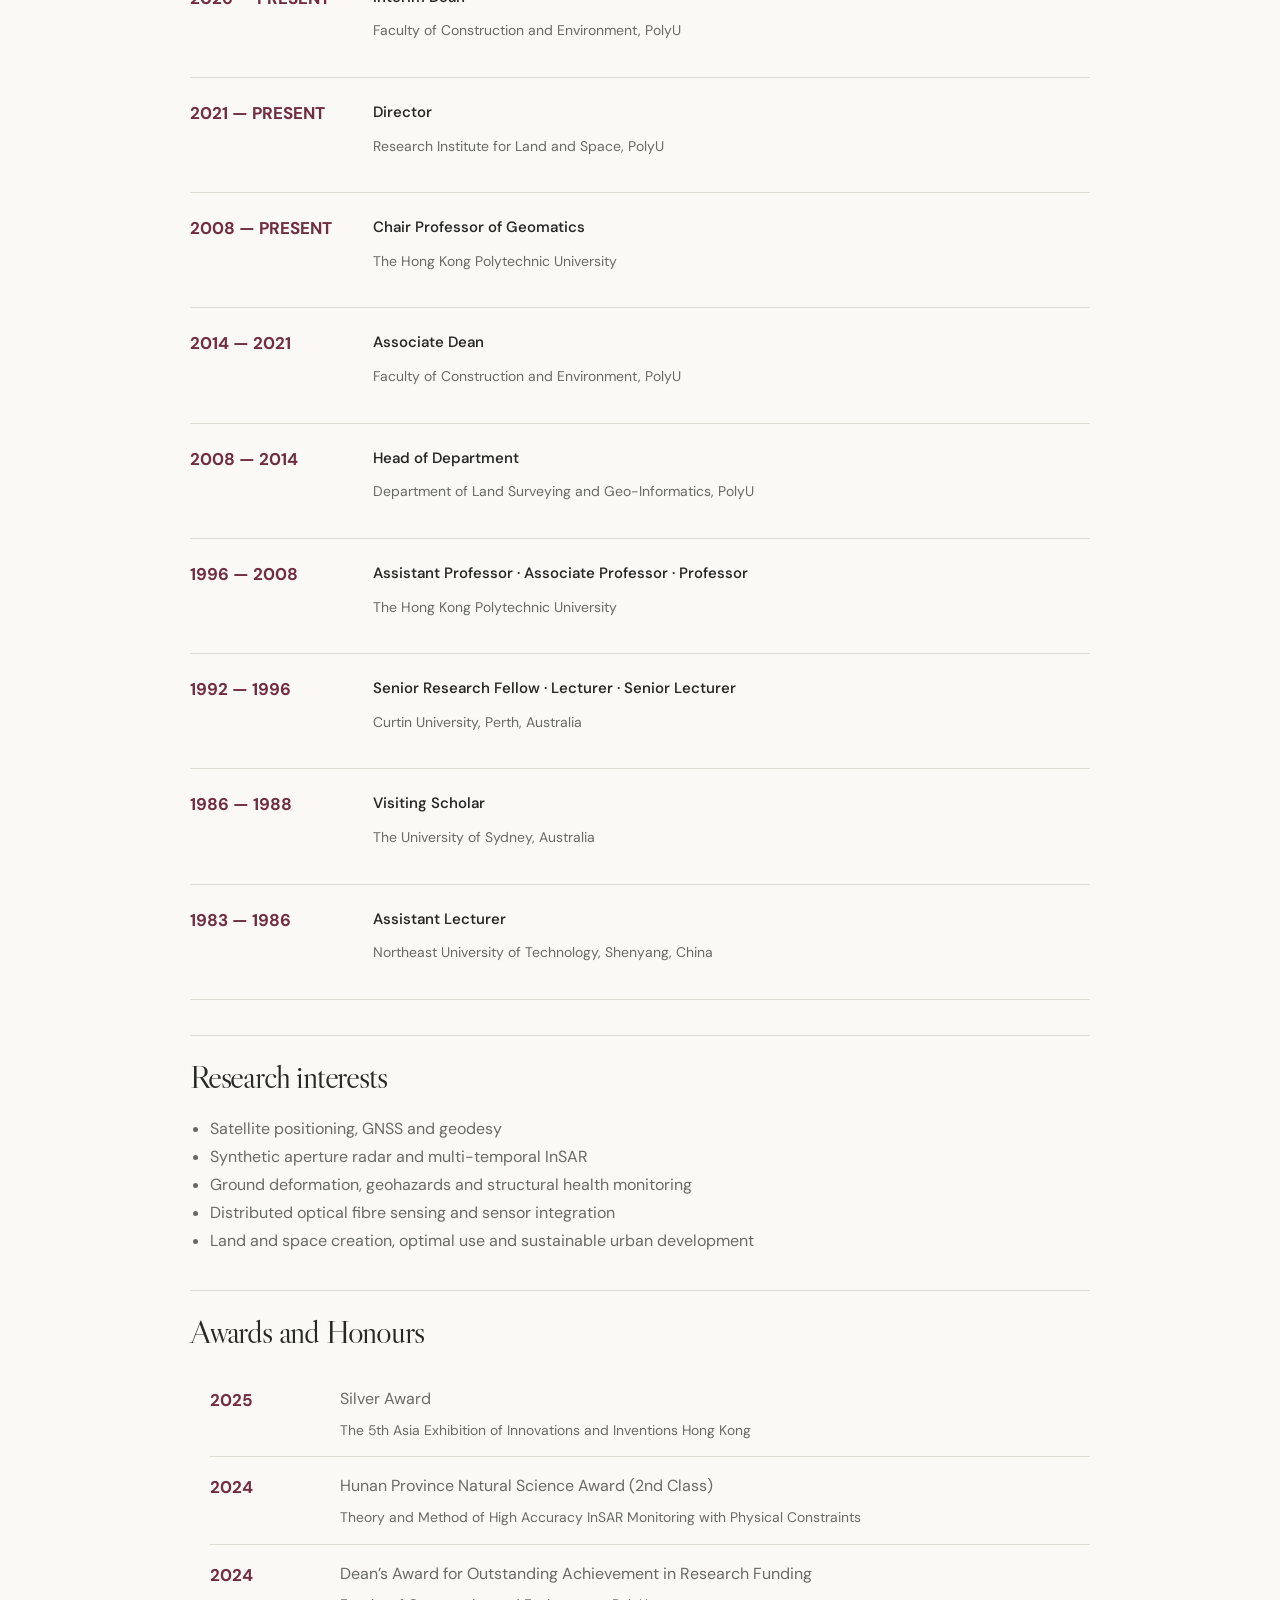
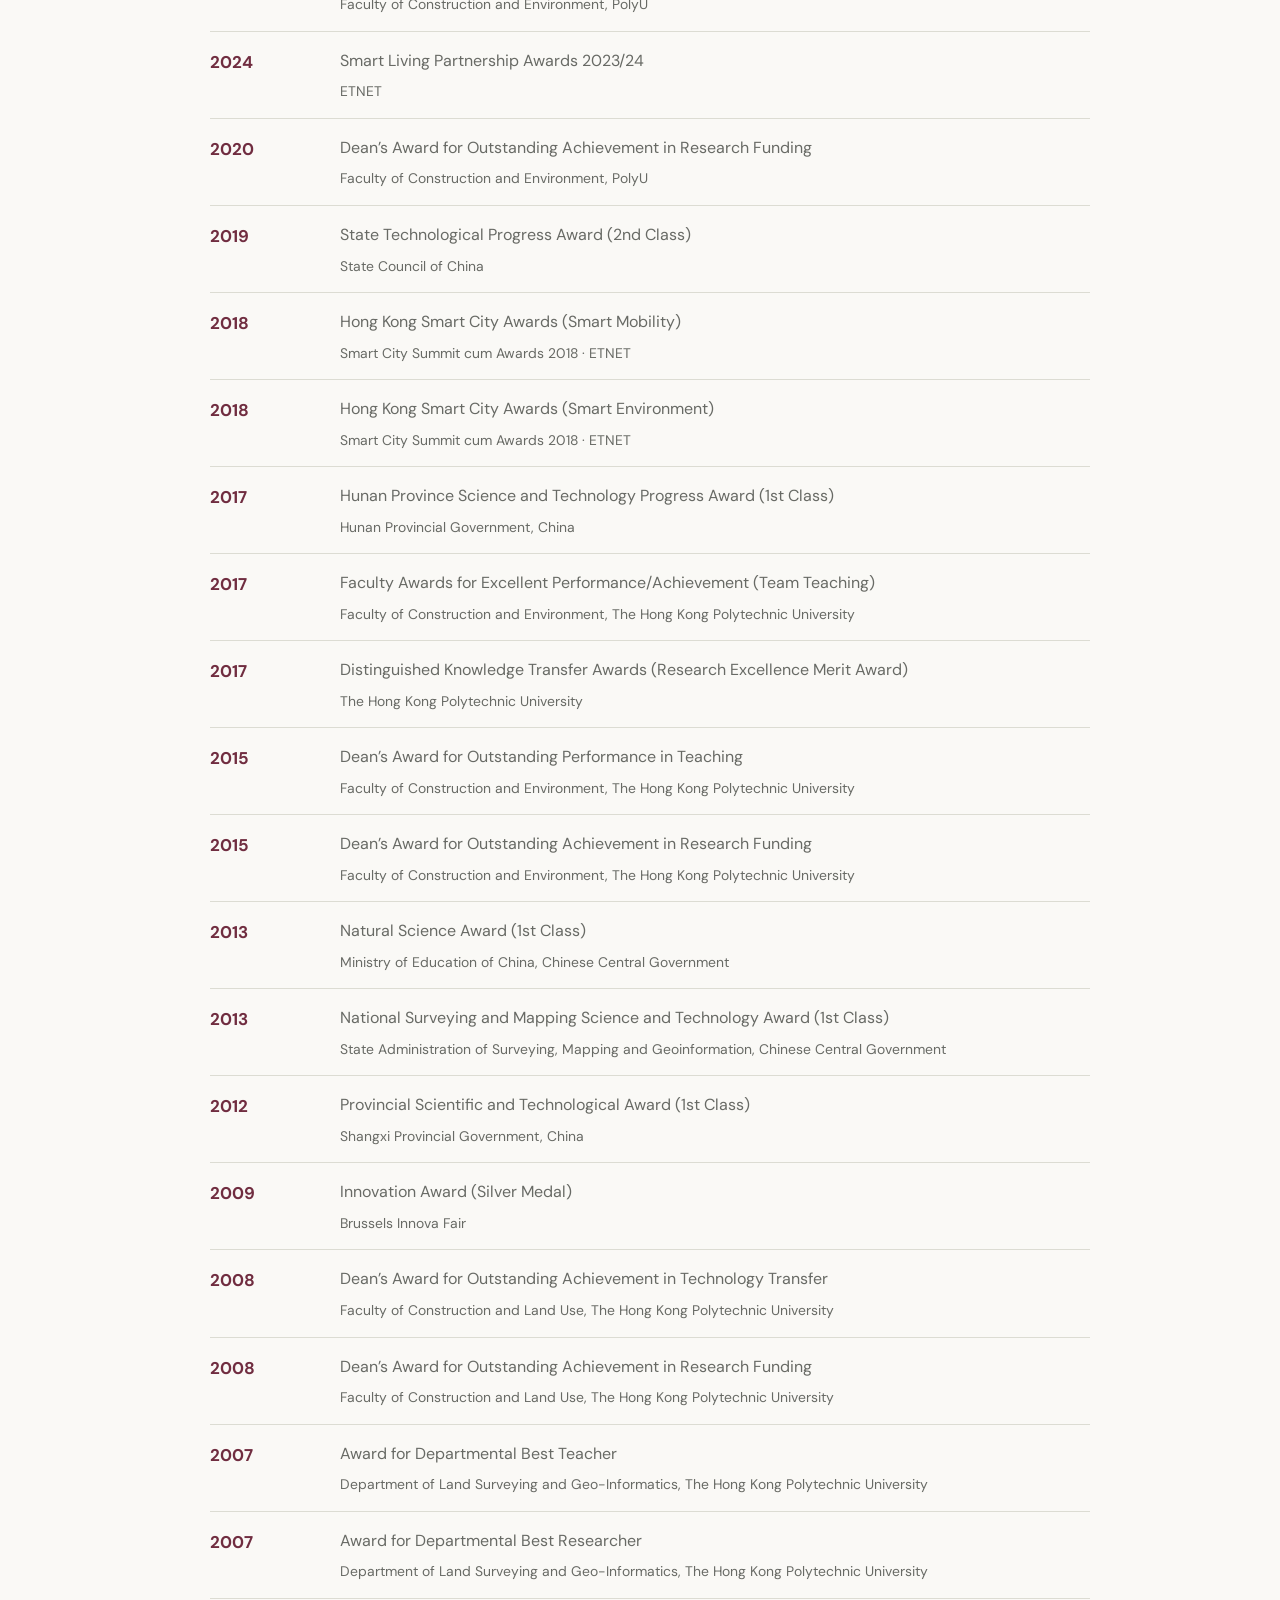
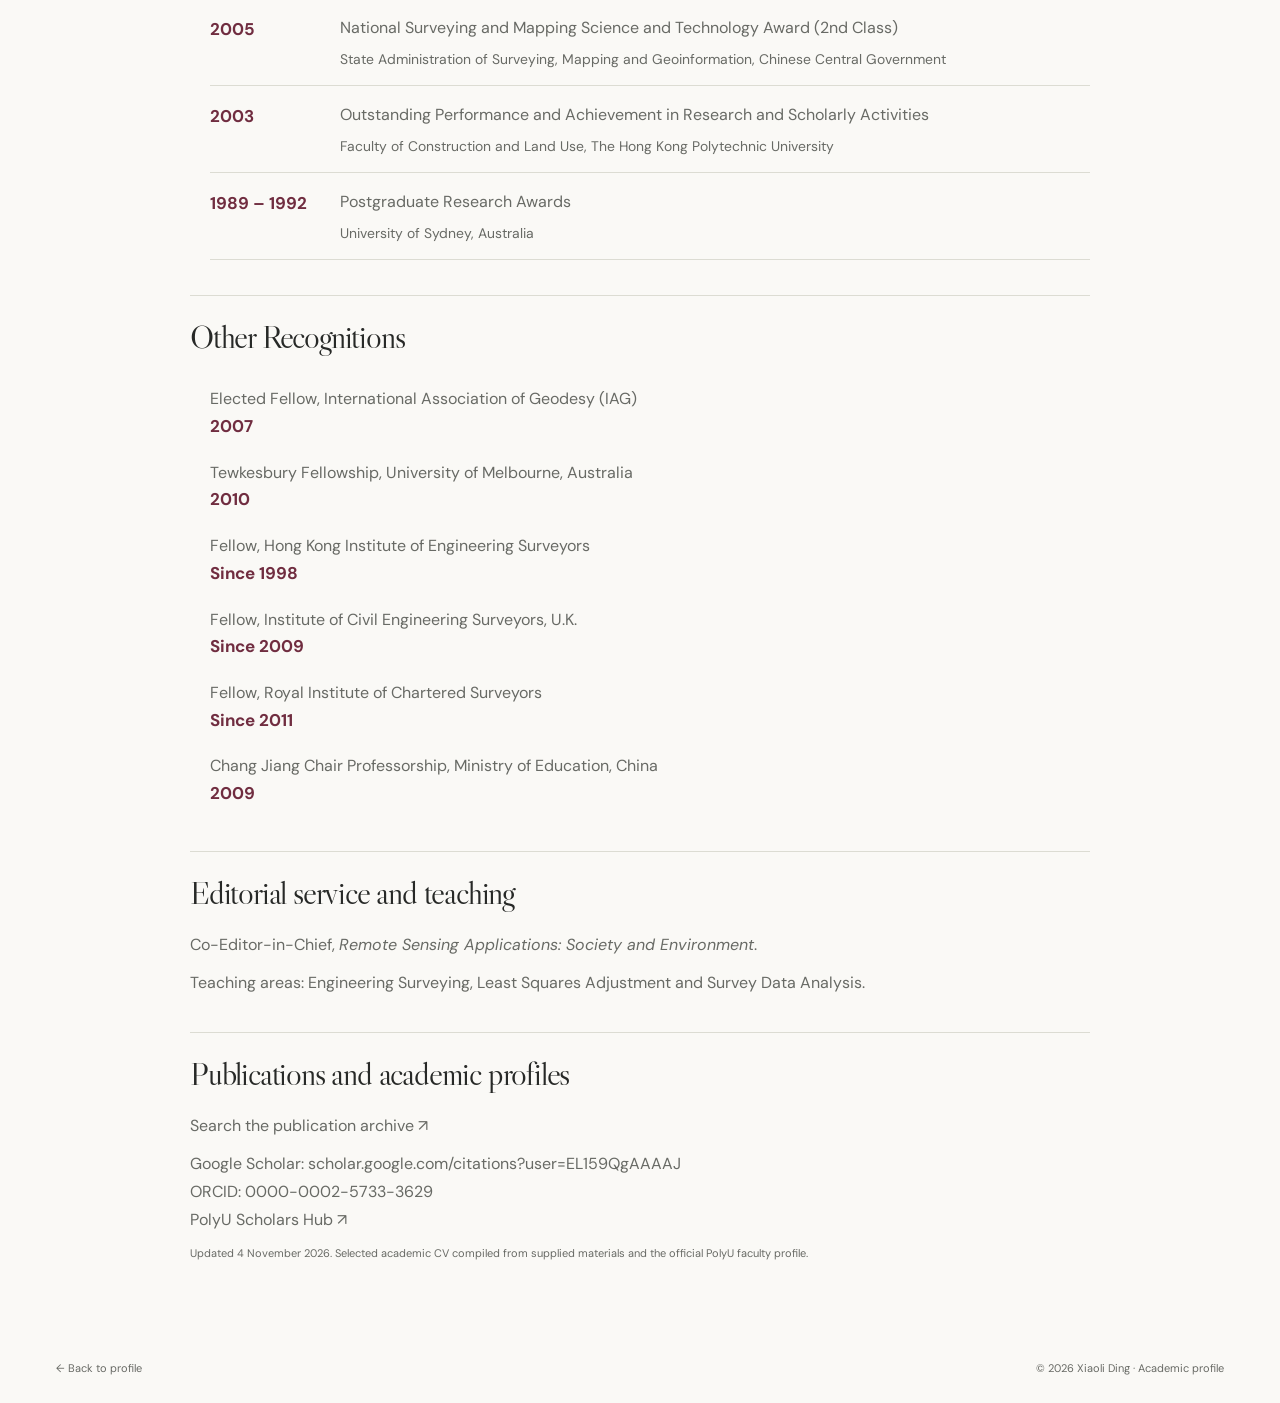
==== commit fae0224b: "Expand Professor title in homepage and Academic CV headings" ====
--- a/cv.html
+++ b/cv.html
@@ -2,4 +2,4 @@
 <html lang="en">
 <head><meta charset="utf-8"><meta name="viewport" content="width=device-width,initial-scale=1"><meta name="theme-color" content="#702d40"><meta name="description" content="Professor Xiaoli Ding, Chair Professor of Geomatics at The Hong Kong Polytechnic University. Research in InSAR, GNSS, geohazards, and land and space."><title>Academic CV | Professor Xiaoli Ding</title><link rel="icon" href="assets/favicon.svg" type="image/svg+xml"><link rel="stylesheet" href="styles.css?v=652eb20d97df"><script src="publications-data.js" defer></script><script src="app.js" defer></script></head>
 <body><header class="header"><a class="identity" href="index.html" aria-label="Xiaoli Ding home"><span>Prof. XIAOLI DING<small>THE HONG KONG POLYTECHNIC UNIVERSITY</small></span></a><button class="menu-toggle" aria-label="Open navigation" aria-expanded="false" aria-controls="navigation">Menu <span>☰</span></button><nav id="navigation" aria-label="Main navigation"><a href="index.html#about">About</a><a href="index.html#research">Research</a><a href="publications.html">Publications</a><a href="index.html#experience">Experience</a><a href="index.html#contact" class="nav-contact">Contact <span>↗</span></a></nav></header>
-<main class="wrap cv" id="main"><div class="page-intro"><div class="breadcrumb"><a href="index.html">Home</a> / Academic CV</div><span class="eyebrow">ACADEMIC CURRICULUM VITAE</span><h1>Prof. Xiaoli DING</h1><p class="cv-chinese" lang="zh-Hant">丁曉利</p><p class="hero-qualifications">BEng, PhD, FIAG, FHKIES, FCICES, FRICS</p><div class="hero-appointments"><p>Interim Dean of Faculty of Construction and Environment</p><p>Chair Professor of Geomatics, Department of Land Surveying and Geospatial Science</p><p>Director of Research Institute for Land and Space</p><p>Director of Key Laboratory of Geospatial Knowledge Innovation, Ministry of Natural Resources of the Central People’s Government</p></div><p class="hero-institution">The Hong Kong Polytechnic University</p><p><a href="mailto:xl.ding@polyu.edu.hk">xl.ding@polyu.edu.hk</a> · +852 2766 5965<br>Room ZS1201, Block Z, The Hong Kong Polytechnic University, Hung Hom, Kowloon, Hong Kong</p><button id="print-cv" class="button primary print-button">Print / save as PDF ↗</button></div><h2>Biography</h2><p>Professor Xiaoli Ding is Interim Dean of the Faculty of Construction and Environment, Director of the Research Institute for Land and Space, and Chair Professor of Geomatics in the Department of Land Surveying and Geospatial Science at The Hong Kong Polytechnic University. He is also Director of Key Laboratory of Geospatial Knowledge Innovation, Ministry of Natural Resources of the Central People’s Government. He received his BEng from Central South University of Technology in 1983 and his PhD from The University of Sydney in 1993. He lectured at Curtin University before joining PolyU in 1996.</p><p>His main research interests are satellite positioning, radar remote sensing, sensing technologies including distributed optical fibre sensing, geohazards, and methods and policies for land and space creation and optimal use.</p><h2>Education</h2><dl><dt>1993</dt><dd><strong>Doctor of Philosophy</strong><br>The University of Sydney, Australia</dd><dt>1983</dt><dd><strong>Bachelor of Engineering</strong><br>Central South University of Technology, China<br>Renamed Central South University in 2000</dd></dl><h2>Academic and leadership appointments</h2><div class="timeline"><article><time>2026 — PRESENT</time><div><h3>Interim Dean</h3><p>Faculty of Construction and Environment, PolyU</p></div></article><article><time>2021 — PRESENT</time><div><h3>Director</h3><p>Research Institute for Land and Space, PolyU</p></div></article><article><time>2008 — PRESENT</time><div><h3>Chair Professor of Geomatics</h3><p>The Hong Kong Polytechnic University</p></div></article><article><time>2014 — 2021</time><div><h3>Associate Dean</h3><p>Faculty of Construction and Environment, PolyU</p></div></article><article><time>2008 — 2014</time><div><h3>Head of Department</h3><p>Department of Land Surveying and Geo-Informatics, PolyU</p></div></article><article><time>1996 — 2008</time><div><h3>Assistant Professor · Associate Professor · Professor</h3><p>The Hong Kong Polytechnic University</p></div></article><article><time>1992 — 1996</time><div><h3>Senior Research Fellow · Lecturer · Senior Lecturer</h3><p>Curtin University, Perth, Australia</p></div></article><article><time>1986 — 1988</time><div><h3>Visiting Scholar</h3><p>The University of Sydney, Australia</p></div></article><article><time>1983 — 1986</time><div><h3>Assistant Lecturer</h3><p>Northeast University of Technology, Shenyang, China</p></div></article></div><h2>Research interests</h2><ul><li>Satellite positioning, GNSS and geodesy</li><li>Synthetic aperture radar and multi-temporal InSAR</li><li>Ground deformation, geohazards and structural health monitoring</li><li>Distributed optical fibre sensing and sensor integration</li><li>Land and space creation, optimal use and sustainable urban development</li></ul><h2>Awards and Honours</h2><ul class="plain-list awards-list"><li><span>2025</span><div>Silver Award<small>The 5th Asia Exhibition of Innovations and Inventions Hong Kong</small></div></li><li><span>2024</span><div>Hunan Province Natural Science Award (2nd Class)<small>Theory and Method of High Accuracy InSAR Monitoring with Physical Constraints</small></div></li><li><span>2024</span><div>Dean’s Award for Outstanding Achievement in Research Funding<small>Faculty of Construction and Environment, PolyU</small></div></li><li><span>2024</span><div>Smart Living Partnership Awards 2023/24<small>ETNET</small></div></li><li><span>2020</span><div>Dean’s Award for Outstanding Achievement in Research Funding<small>Faculty of Construction and Environment, PolyU</small></div></li><li><span>2019</span><div>State Technological Progress Award (2nd Class)<small>State Council of China</small></div></li><li><span>2018</span><div>Hong Kong Smart City Awards (Smart Mobility)<small>Smart City Summit cum Awards 2018 · ETNET</small></div></li><li><span>2018</span><div>Hong Kong Smart City Awards (Smart Environment)<small>Smart City Summit cum Awards 2018 · ETNET</small></div></li><li><span>2017</span><div>Hunan Province Science and Technology Progress Award (1st Class)<small>Hunan Provincial Government, China</small></div></li><li><span>2017</span><div>Faculty Awards for Excellent Performance/Achievement (Team Teaching)<small>Faculty of Construction and Environment, The Hong Kong Polytechnic University</small></div></li><li><span>2017</span><div>Distinguished Knowledge Transfer Awards (Research Excellence Merit Award)<small>The Hong Kong Polytechnic University</small></div></li><li><span>2015</span><div>Dean’s Award for Outstanding Performance in Teaching<small>Faculty of Construction and Environment, The Hong Kong Polytechnic University</small></div></li><li><span>2015</span><div>Dean’s Award for Outstanding Achievement in Research Funding<small>Faculty of Construction and Environment, The Hong Kong Polytechnic University</small></div></li><li><span>2013</span><div>Natural Science Award (1st Class)<small>Ministry of Education of China, Chinese Central Government</small></div></li><li><span>2013</span><div>National Surveying and Mapping Science and Technology Award (1st Class)<small>State Administration of Surveying, Mapping and Geoinformation, Chinese Central Government</small></div></li><li><span>2012</span><div>Provincial Scientific and Technological Award (1st Class)<small>Shangxi Provincial Government, China</small></div></li><li><span>2009</span><div>Innovation Award (Silver Medal)<small>Brussels Innova Fair</small></div></li><li><span>2008</span><div>Dean’s Award for Outstanding Achievement in Technology Transfer<small>Faculty of Construction and Land Use, The Hong Kong Polytechnic University</small></div></li><li><span>2008</span><div>Dean’s Award for Outstanding Achievement in Research Funding<small>Faculty of Construction and Land Use, The Hong Kong Polytechnic University</small></div></li><li><span>2007</span><div>Award for Departmental Best Teacher<small>Department of Land Surveying and Geo-Informatics, The Hong Kong Polytechnic University</small></div></li><li><span>2007</span><div>Award for Departmental Best Researcher<small>Department of Land Surveying and Geo-Informatics, The Hong Kong Polytechnic University</small></div></li><li><span>2005</span><div>National Surveying and Mapping Science and Technology Award (2nd Class)<small>State Administration of Surveying, Mapping and Geoinformation, Chinese Central Government</small></div></li><li><span>2003</span><div>Outstanding Performance and Achievement in Research and Scholarly Activities<small>Faculty of Construction and Land Use, The Hong Kong Polytechnic University</small></div></li><li><span>1989 – 1992</span><div>Postgraduate Research Awards<small>University of Sydney, Australia</small></div></li></ul><h2>Other Recognitions</h2><ul class="plain-list compact recognition-list"><li>Elected Fellow, International Association of Geodesy (IAG) <small>2007</small></li><li>Tewkesbury Fellowship, University of Melbourne, Australia <small>2010</small></li><li>Fellow, Hong Kong Institute of Engineering Surveyors <small>Since 1998</small></li><li>Fellow, Institute of Civil Engineering Surveyors, U.K. <small>Since 2009</small></li><li>Fellow, Royal Institute of Chartered Surveyors <small>Since 2011</small></li><li>Chang Jiang Chair Professorship, Ministry of Education, China <small>2009</small></li></ul><h2>Editorial service and teaching</h2><p>Co-Editor-in-Chief, <em>Remote Sensing Applications: Society and Environment</em>.</p><p>Teaching areas: Engineering Surveying, Least Squares Adjustment and Survey Data Analysis.</p><h2>Publications and academic profiles</h2><p><a href="publications.html">Search the publication archive ↗</a></p><p>Google Scholar: <a href="https://scholar.google.com/citations?user=EL159QgAAAAJ">scholar.google.com/citations?user=EL159QgAAAAJ</a><br>ORCID: <a href="https://orcid.org/0000-0002-5733-3629">0000-0002-5733-3629</a><br><a href="https://research.polyu.edu.hk/en/persons/xiaoli-ding/">PolyU Scholars Hub ↗</a></p><p class="small-note">Updated 4 November 2026. Selected academic CV compiled from supplied materials and the official PolyU faculty profile.</p></main><footer class="wrap footer"><a href="index.html">← Back to profile</a><span>© 2026 Xiaoli Ding · Academic profile</span></footer></body></html>+<main class="wrap cv" id="main"><div class="page-intro"><div class="breadcrumb"><a href="index.html">Home</a> / Academic CV</div><span class="eyebrow">ACADEMIC CURRICULUM VITAE</span><h1>Professor Xiaoli DING</h1><p class="cv-chinese" lang="zh-Hant">丁曉利</p><p class="hero-qualifications">BEng, PhD, FIAG, FHKIES, FCICES, FRICS</p><div class="hero-appointments"><p>Interim Dean of Faculty of Construction and Environment</p><p>Chair Professor of Geomatics, Department of Land Surveying and Geospatial Science</p><p>Director of Research Institute for Land and Space</p><p>Director of Key Laboratory of Geospatial Knowledge Innovation, Ministry of Natural Resources of the Central People’s Government</p></div><p class="hero-institution">The Hong Kong Polytechnic University</p><p><a href="mailto:xl.ding@polyu.edu.hk">xl.ding@polyu.edu.hk</a> · +852 2766 5965<br>Room ZS1201, Block Z, The Hong Kong Polytechnic University, Hung Hom, Kowloon, Hong Kong</p><button id="print-cv" class="button primary print-button">Print / save as PDF ↗</button></div><h2>Biography</h2><p>Professor Xiaoli Ding is Interim Dean of the Faculty of Construction and Environment, Director of the Research Institute for Land and Space, and Chair Professor of Geomatics in the Department of Land Surveying and Geospatial Science at The Hong Kong Polytechnic University. He is also Director of Key Laboratory of Geospatial Knowledge Innovation, Ministry of Natural Resources of the Central People’s Government. He received his BEng from Central South University of Technology in 1983 and his PhD from The University of Sydney in 1993. He lectured at Curtin University before joining PolyU in 1996.</p><p>His main research interests are satellite positioning, radar remote sensing, sensing technologies including distributed optical fibre sensing, geohazards, and methods and policies for land and space creation and optimal use.</p><h2>Education</h2><dl><dt>1993</dt><dd><strong>Doctor of Philosophy</strong><br>The University of Sydney, Australia</dd><dt>1983</dt><dd><strong>Bachelor of Engineering</strong><br>Central South University of Technology, China<br>Renamed Central South University in 2000</dd></dl><h2>Academic and leadership appointments</h2><div class="timeline"><article><time>2026 — PRESENT</time><div><h3>Interim Dean</h3><p>Faculty of Construction and Environment, PolyU</p></div></article><article><time>2021 — PRESENT</time><div><h3>Director</h3><p>Research Institute for Land and Space, PolyU</p></div></article><article><time>2008 — PRESENT</time><div><h3>Chair Professor of Geomatics</h3><p>The Hong Kong Polytechnic University</p></div></article><article><time>2014 — 2021</time><div><h3>Associate Dean</h3><p>Faculty of Construction and Environment, PolyU</p></div></article><article><time>2008 — 2014</time><div><h3>Head of Department</h3><p>Department of Land Surveying and Geo-Informatics, PolyU</p></div></article><article><time>1996 — 2008</time><div><h3>Assistant Professor · Associate Professor · Professor</h3><p>The Hong Kong Polytechnic University</p></div></article><article><time>1992 — 1996</time><div><h3>Senior Research Fellow · Lecturer · Senior Lecturer</h3><p>Curtin University, Perth, Australia</p></div></article><article><time>1986 — 1988</time><div><h3>Visiting Scholar</h3><p>The University of Sydney, Australia</p></div></article><article><time>1983 — 1986</time><div><h3>Assistant Lecturer</h3><p>Northeast University of Technology, Shenyang, China</p></div></article></div><h2>Research interests</h2><ul><li>Satellite positioning, GNSS and geodesy</li><li>Synthetic aperture radar and multi-temporal InSAR</li><li>Ground deformation, geohazards and structural health monitoring</li><li>Distributed optical fibre sensing and sensor integration</li><li>Land and space creation, optimal use and sustainable urban development</li></ul><h2>Awards and Honours</h2><ul class="plain-list awards-list"><li><span>2025</span><div>Silver Award<small>The 5th Asia Exhibition of Innovations and Inventions Hong Kong</small></div></li><li><span>2024</span><div>Hunan Province Natural Science Award (2nd Class)<small>Theory and Method of High Accuracy InSAR Monitoring with Physical Constraints</small></div></li><li><span>2024</span><div>Dean’s Award for Outstanding Achievement in Research Funding<small>Faculty of Construction and Environment, PolyU</small></div></li><li><span>2024</span><div>Smart Living Partnership Awards 2023/24<small>ETNET</small></div></li><li><span>2020</span><div>Dean’s Award for Outstanding Achievement in Research Funding<small>Faculty of Construction and Environment, PolyU</small></div></li><li><span>2019</span><div>State Technological Progress Award (2nd Class)<small>State Council of China</small></div></li><li><span>2018</span><div>Hong Kong Smart City Awards (Smart Mobility)<small>Smart City Summit cum Awards 2018 · ETNET</small></div></li><li><span>2018</span><div>Hong Kong Smart City Awards (Smart Environment)<small>Smart City Summit cum Awards 2018 · ETNET</small></div></li><li><span>2017</span><div>Hunan Province Science and Technology Progress Award (1st Class)<small>Hunan Provincial Government, China</small></div></li><li><span>2017</span><div>Faculty Awards for Excellent Performance/Achievement (Team Teaching)<small>Faculty of Construction and Environment, The Hong Kong Polytechnic University</small></div></li><li><span>2017</span><div>Distinguished Knowledge Transfer Awards (Research Excellence Merit Award)<small>The Hong Kong Polytechnic University</small></div></li><li><span>2015</span><div>Dean’s Award for Outstanding Performance in Teaching<small>Faculty of Construction and Environment, The Hong Kong Polytechnic University</small></div></li><li><span>2015</span><div>Dean’s Award for Outstanding Achievement in Research Funding<small>Faculty of Construction and Environment, The Hong Kong Polytechnic University</small></div></li><li><span>2013</span><div>Natural Science Award (1st Class)<small>Ministry of Education of China, Chinese Central Government</small></div></li><li><span>2013</span><div>National Surveying and Mapping Science and Technology Award (1st Class)<small>State Administration of Surveying, Mapping and Geoinformation, Chinese Central Government</small></div></li><li><span>2012</span><div>Provincial Scientific and Technological Award (1st Class)<small>Shangxi Provincial Government, China</small></div></li><li><span>2009</span><div>Innovation Award (Silver Medal)<small>Brussels Innova Fair</small></div></li><li><span>2008</span><div>Dean’s Award for Outstanding Achievement in Technology Transfer<small>Faculty of Construction and Land Use, The Hong Kong Polytechnic University</small></div></li><li><span>2008</span><div>Dean’s Award for Outstanding Achievement in Research Funding<small>Faculty of Construction and Land Use, The Hong Kong Polytechnic University</small></div></li><li><span>2007</span><div>Award for Departmental Best Teacher<small>Department of Land Surveying and Geo-Informatics, The Hong Kong Polytechnic University</small></div></li><li><span>2007</span><div>Award for Departmental Best Researcher<small>Department of Land Surveying and Geo-Informatics, The Hong Kong Polytechnic University</small></div></li><li><span>2005</span><div>National Surveying and Mapping Science and Technology Award (2nd Class)<small>State Administration of Surveying, Mapping and Geoinformation, Chinese Central Government</small></div></li><li><span>2003</span><div>Outstanding Performance and Achievement in Research and Scholarly Activities<small>Faculty of Construction and Land Use, The Hong Kong Polytechnic University</small></div></li><li><span>1989 – 1992</span><div>Postgraduate Research Awards<small>University of Sydney, Australia</small></div></li></ul><h2>Other Recognitions</h2><ul class="plain-list compact recognition-list"><li>Elected Fellow, International Association of Geodesy (IAG) <small>2007</small></li><li>Tewkesbury Fellowship, University of Melbourne, Australia <small>2010</small></li><li>Fellow, Hong Kong Institute of Engineering Surveyors <small>Since 1998</small></li><li>Fellow, Institute of Civil Engineering Surveyors, U.K. <small>Since 2009</small></li><li>Fellow, Royal Institute of Chartered Surveyors <small>Since 2011</small></li><li>Chang Jiang Chair Professorship, Ministry of Education, China <small>2009</small></li></ul><h2>Editorial service and teaching</h2><p>Co-Editor-in-Chief, <em>Remote Sensing Applications: Society and Environment</em>.</p><p>Teaching areas: Engineering Surveying, Least Squares Adjustment and Survey Data Analysis.</p><h2>Publications and academic profiles</h2><p><a href="publications.html">Search the publication archive ↗</a></p><p>Google Scholar: <a href="https://scholar.google.com/citations?user=EL159QgAAAAJ">scholar.google.com/citations?user=EL159QgAAAAJ</a><br>ORCID: <a href="https://orcid.org/0000-0002-5733-3629">0000-0002-5733-3629</a><br><a href="https://research.polyu.edu.hk/en/persons/xiaoli-ding/">PolyU Scholars Hub ↗</a></p><p class="small-note">Updated 4 November 2026. Selected academic CV compiled from supplied materials and the official PolyU faculty profile.</p></main><footer class="wrap footer"><a href="index.html">← Back to profile</a><span>© 2026 Xiaoli Ding · Academic profile</span></footer></body></html>
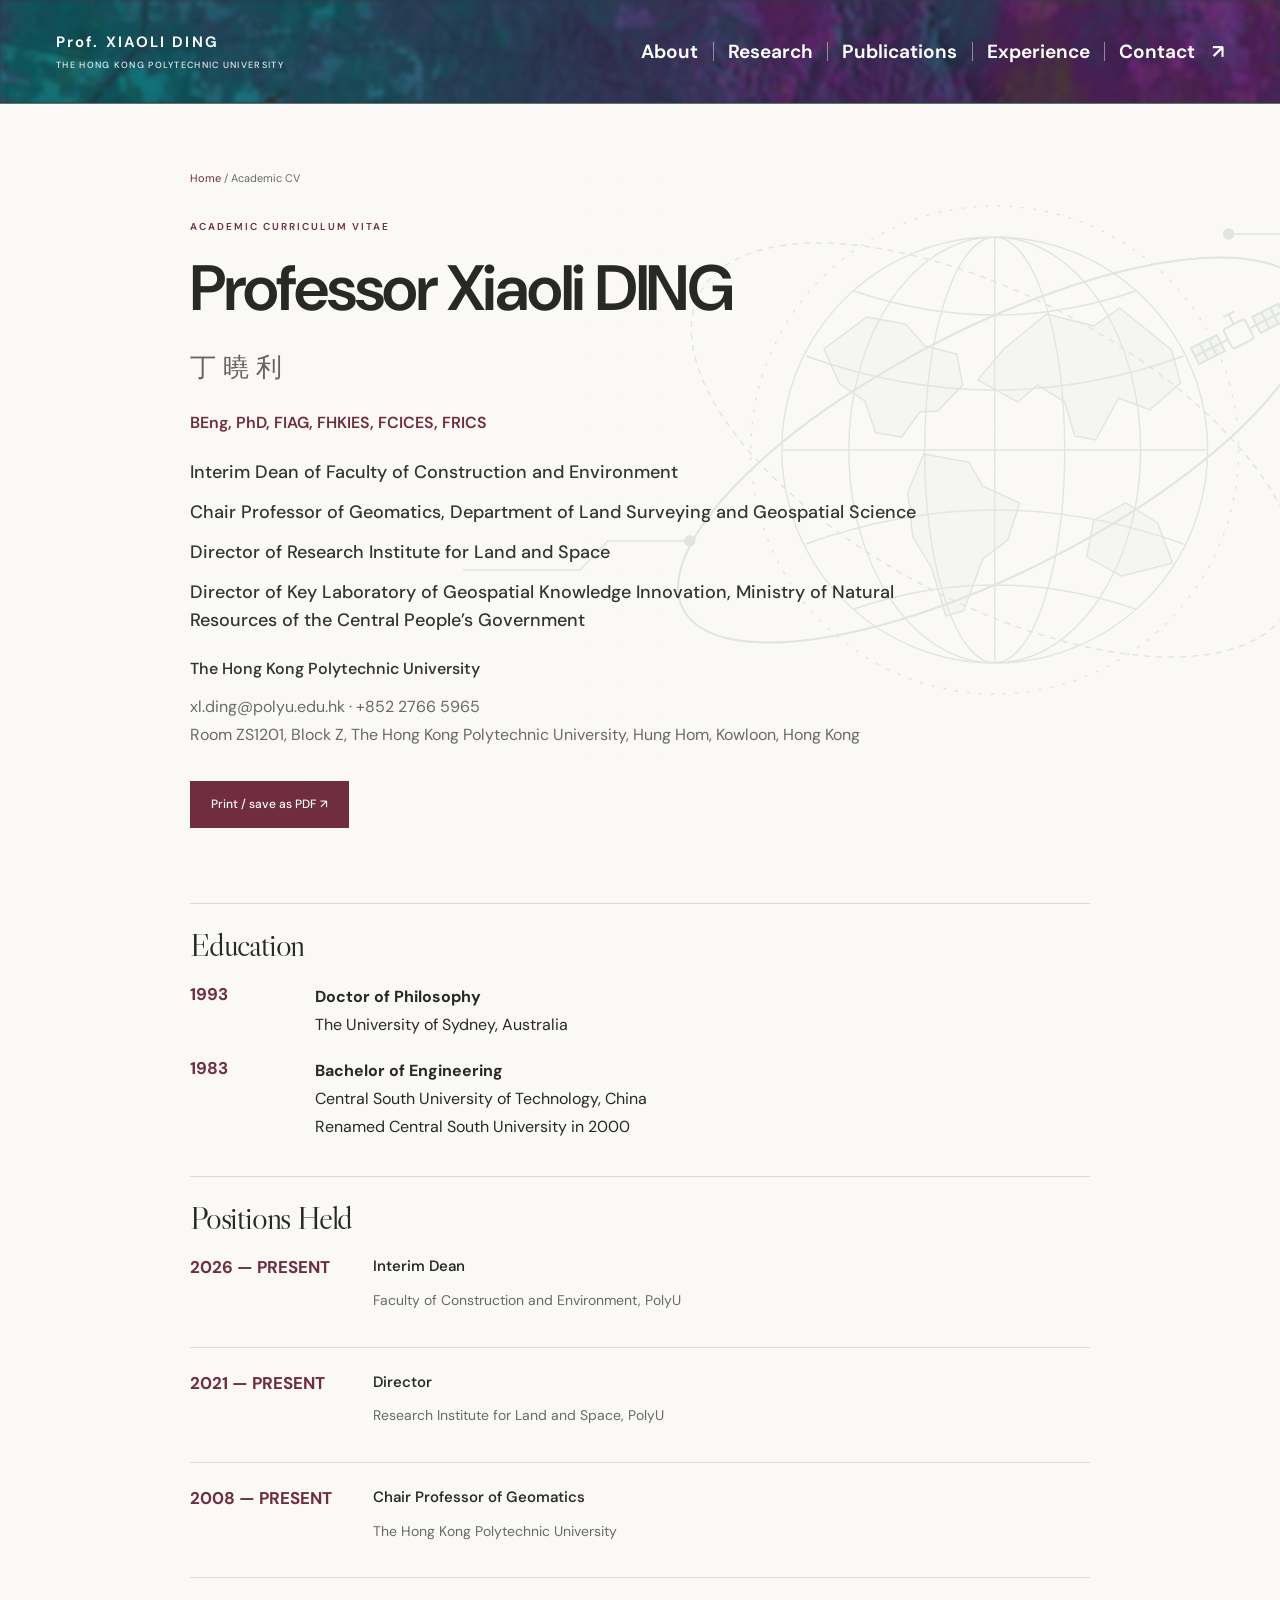
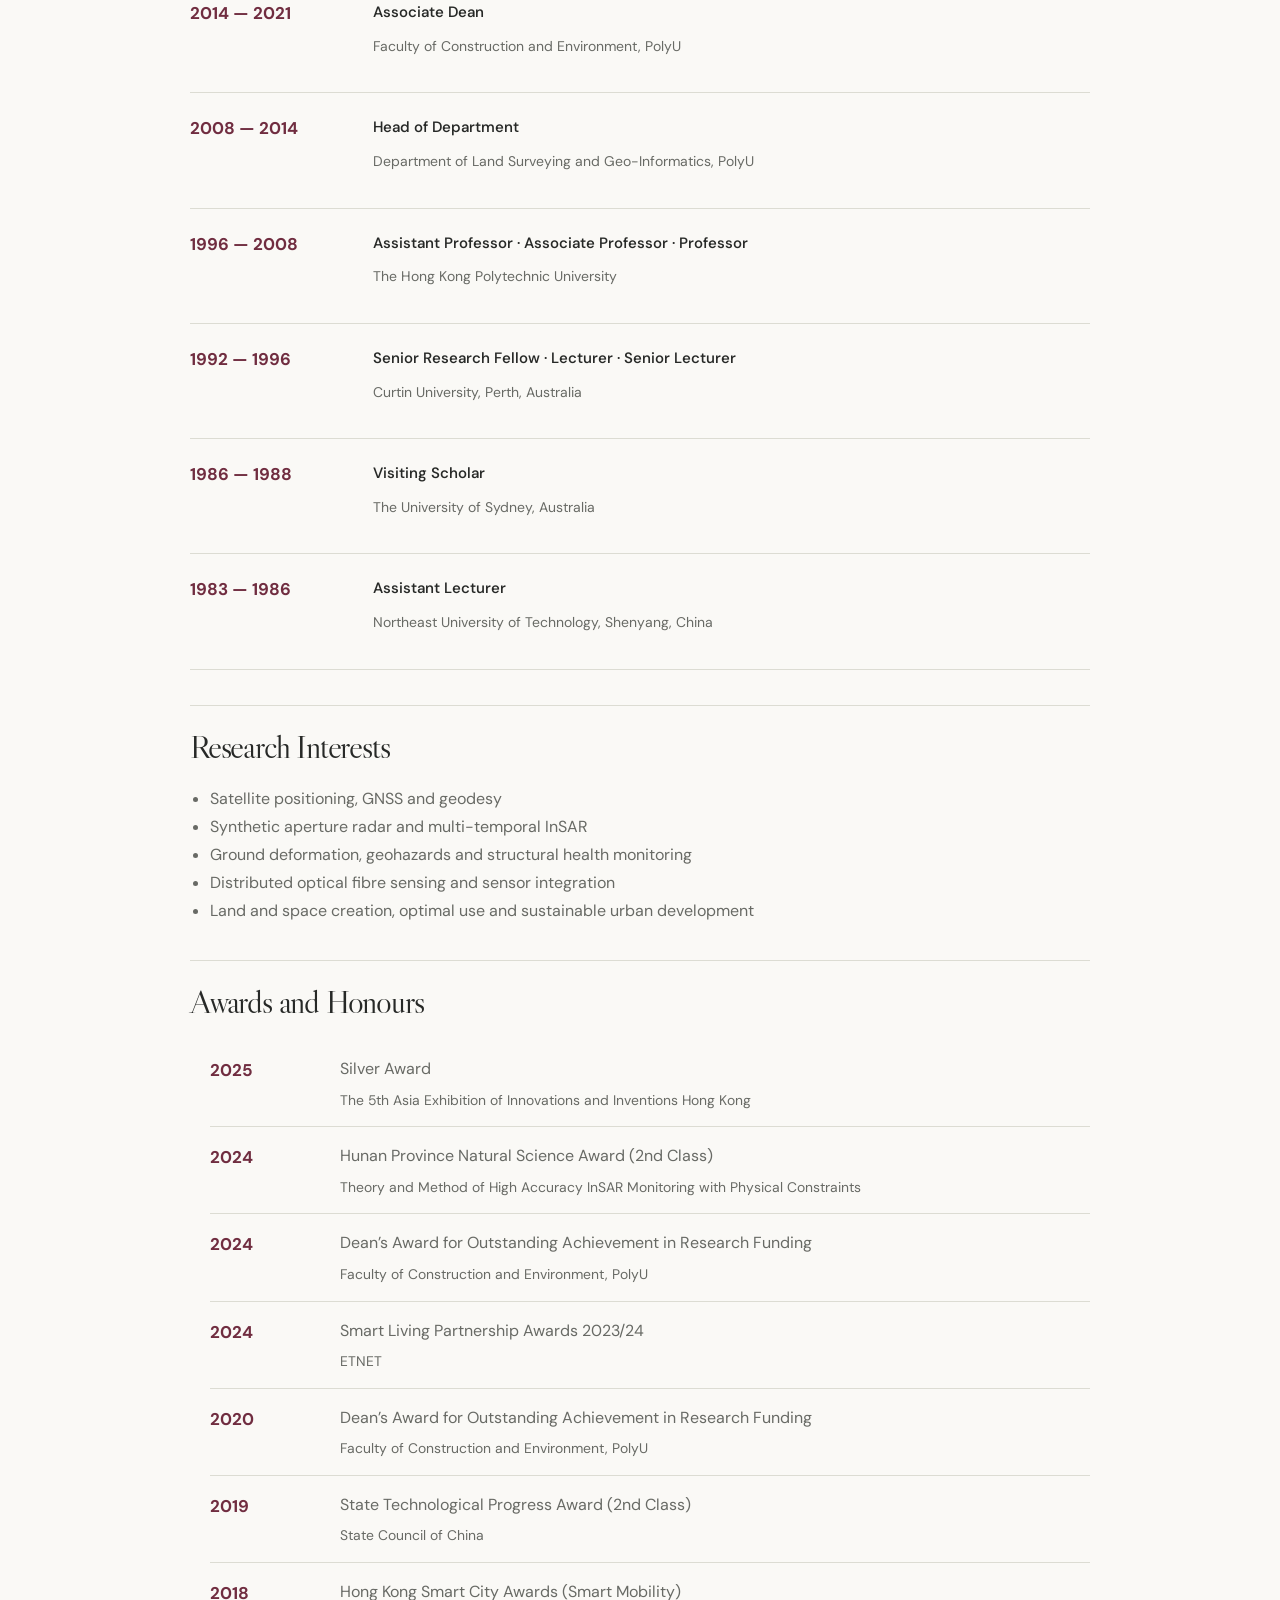
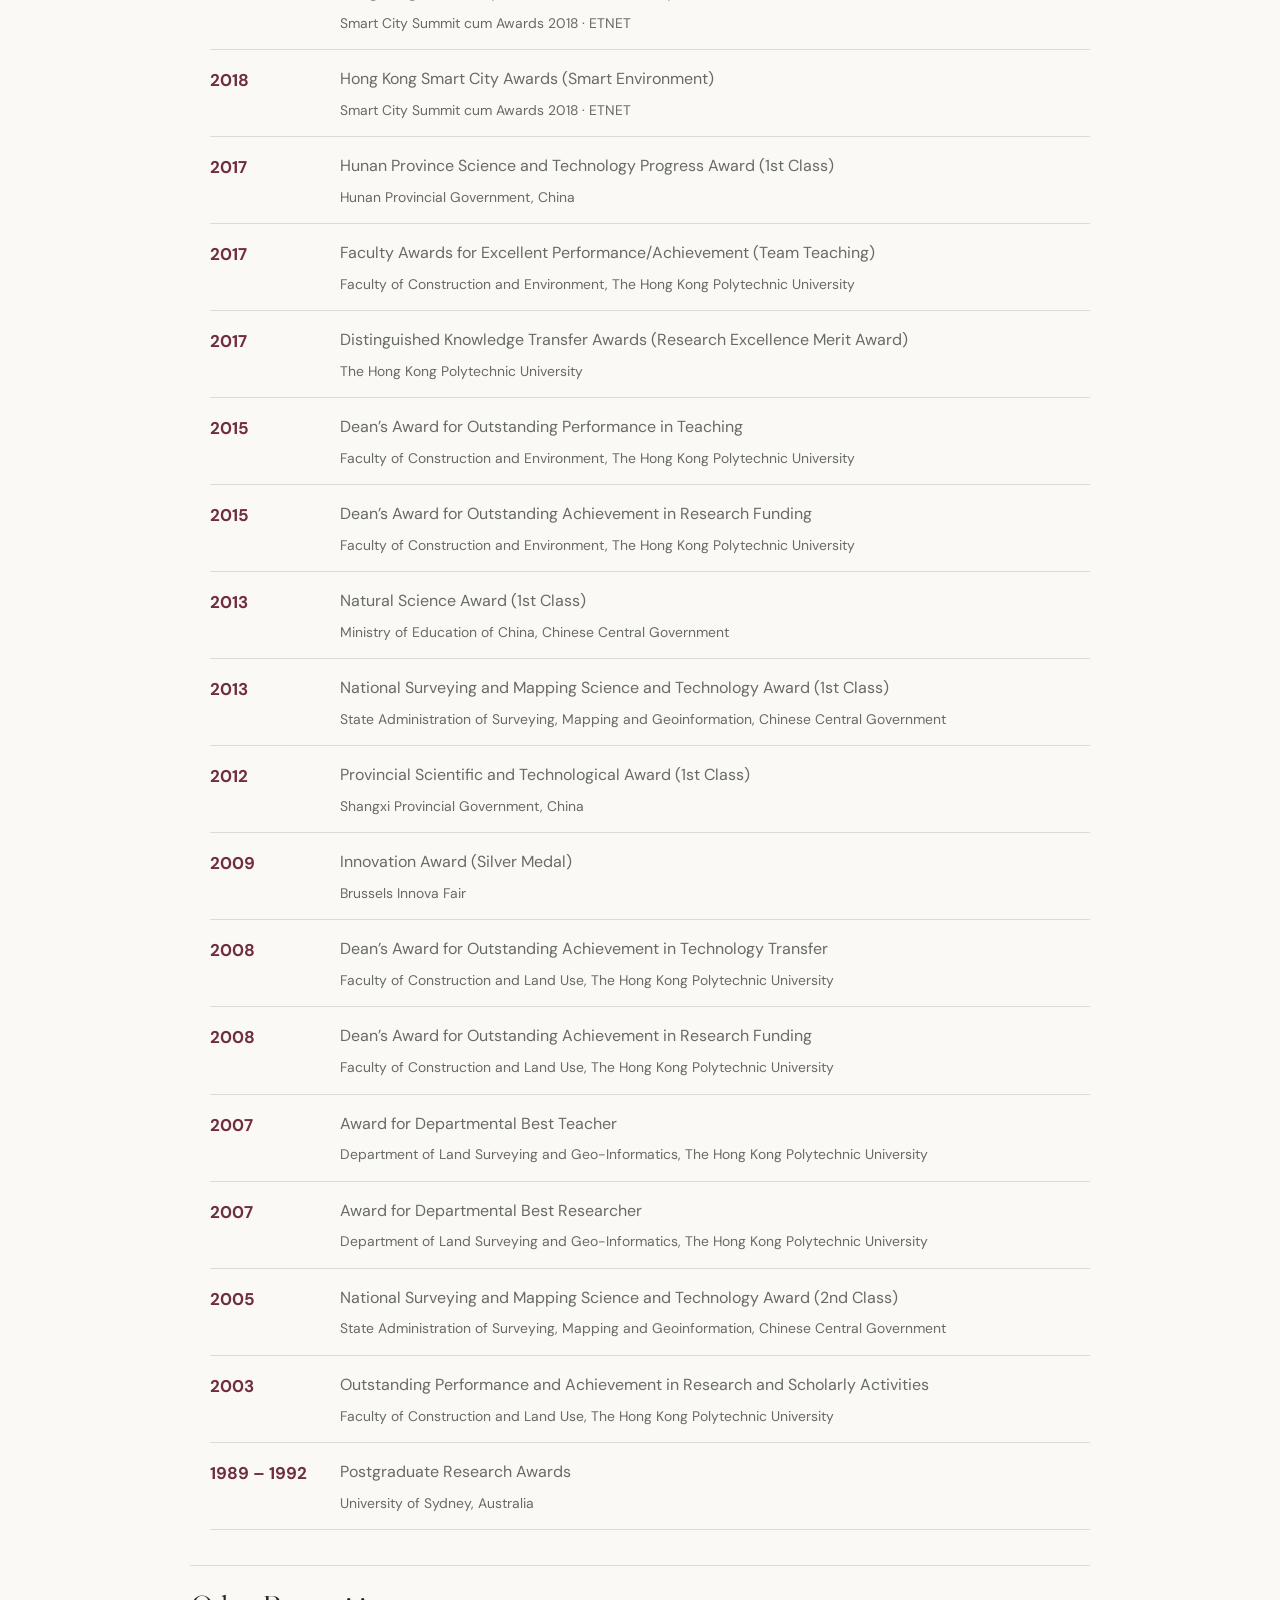
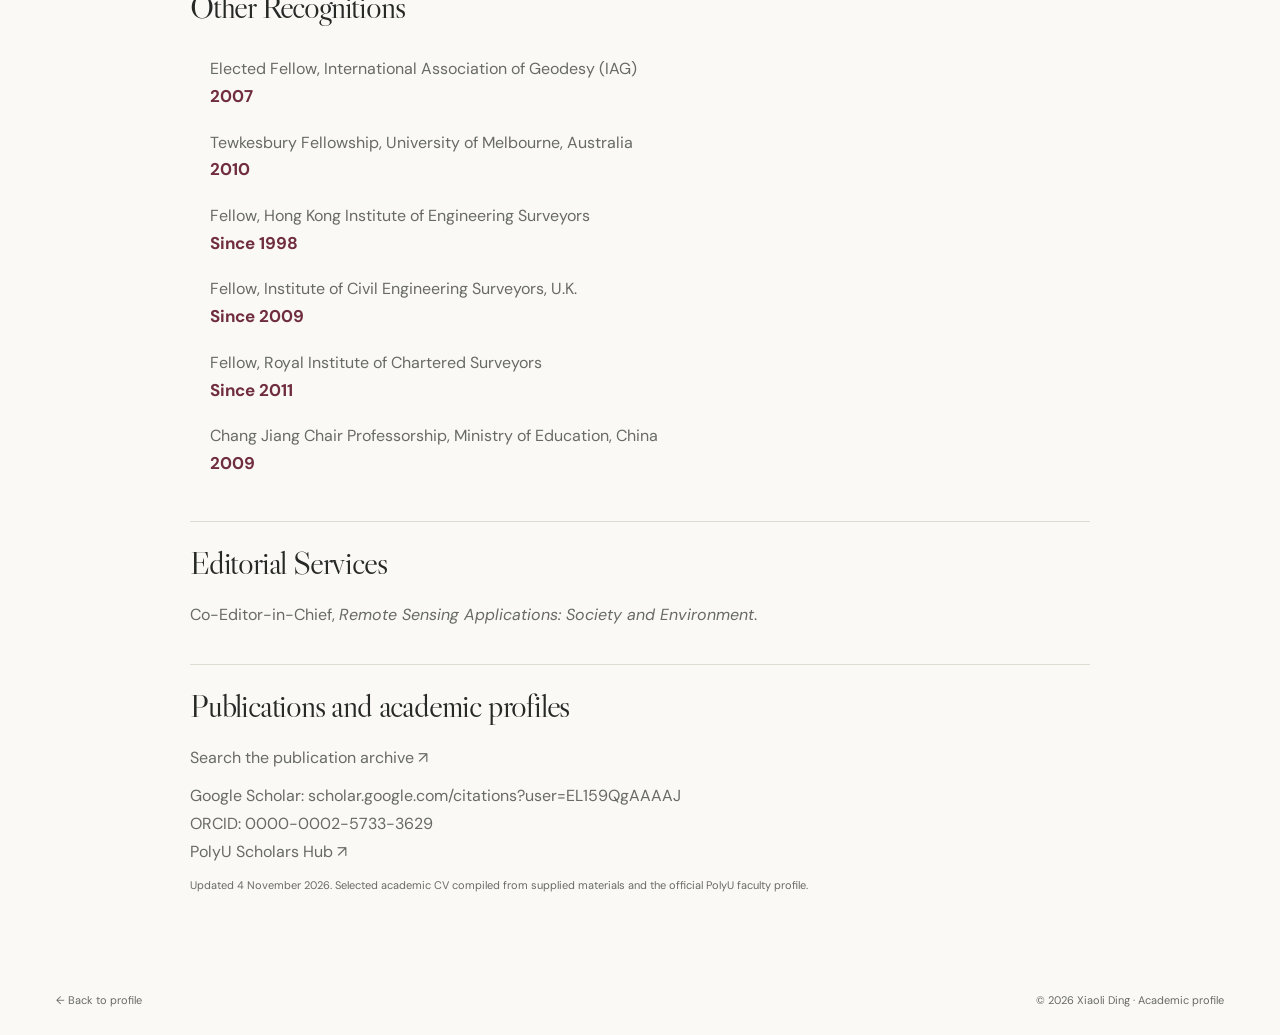
==== commit d49ac13a: "Align homepage and CV typography and section headings" ====
--- a/cv.html
+++ b/cv.html
@@ -1,5 +1,5 @@
 <!doctype html>
 <html lang="en">
-<head><meta charset="utf-8"><meta name="viewport" content="width=device-width,initial-scale=1"><meta name="theme-color" content="#702d40"><meta name="description" content="Professor Xiaoli Ding, Chair Professor of Geomatics at The Hong Kong Polytechnic University. Research in InSAR, GNSS, geohazards, and land and space."><title>Academic CV | Professor Xiaoli Ding</title><link rel="icon" href="assets/favicon.svg" type="image/svg+xml"><link rel="stylesheet" href="styles.css?v=652eb20d97df"><script src="publications-data.js" defer></script><script src="app.js" defer></script></head>
+<head><meta charset="utf-8"><meta name="viewport" content="width=device-width,initial-scale=1"><meta name="theme-color" content="#702d40"><meta name="description" content="Professor Xiaoli Ding, Chair Professor of Geomatics at The Hong Kong Polytechnic University. Research in InSAR, GNSS, geohazards, and land and space."><title>Academic CV | Professor Xiaoli Ding</title><link rel="icon" href="assets/favicon.svg" type="image/svg+xml"><link rel="stylesheet" href="styles.css?v=2b29ba6fdbcd"><script src="publications-data.js" defer></script><script src="app.js" defer></script></head>
 <body><header class="header"><a class="identity" href="index.html" aria-label="Xiaoli Ding home"><span>Prof. XIAOLI DING<small>THE HONG KONG POLYTECHNIC UNIVERSITY</small></span></a><button class="menu-toggle" aria-label="Open navigation" aria-expanded="false" aria-controls="navigation">Menu <span>☰</span></button><nav id="navigation" aria-label="Main navigation"><a href="index.html#about">About</a><a href="index.html#research">Research</a><a href="publications.html">Publications</a><a href="index.html#experience">Experience</a><a href="index.html#contact" class="nav-contact">Contact <span>↗</span></a></nav></header>
-<main class="wrap cv" id="main"><div class="page-intro"><div class="breadcrumb"><a href="index.html">Home</a> / Academic CV</div><span class="eyebrow">ACADEMIC CURRICULUM VITAE</span><h1>Professor Xiaoli DING</h1><p class="cv-chinese" lang="zh-Hant">丁曉利</p><p class="hero-qualifications">BEng, PhD, FIAG, FHKIES, FCICES, FRICS</p><div class="hero-appointments"><p>Interim Dean of Faculty of Construction and Environment</p><p>Chair Professor of Geomatics, Department of Land Surveying and Geospatial Science</p><p>Director of Research Institute for Land and Space</p><p>Director of Key Laboratory of Geospatial Knowledge Innovation, Ministry of Natural Resources of the Central People’s Government</p></div><p class="hero-institution">The Hong Kong Polytechnic University</p><p><a href="mailto:xl.ding@polyu.edu.hk">xl.ding@polyu.edu.hk</a> · +852 2766 5965<br>Room ZS1201, Block Z, The Hong Kong Polytechnic University, Hung Hom, Kowloon, Hong Kong</p><button id="print-cv" class="button primary print-button">Print / save as PDF ↗</button></div><h2>Biography</h2><p>Professor Xiaoli Ding is Interim Dean of the Faculty of Construction and Environment, Director of the Research Institute for Land and Space, and Chair Professor of Geomatics in the Department of Land Surveying and Geospatial Science at The Hong Kong Polytechnic University. He is also Director of Key Laboratory of Geospatial Knowledge Innovation, Ministry of Natural Resources of the Central People’s Government. He received his BEng from Central South University of Technology in 1983 and his PhD from The University of Sydney in 1993. He lectured at Curtin University before joining PolyU in 1996.</p><p>His main research interests are satellite positioning, radar remote sensing, sensing technologies including distributed optical fibre sensing, geohazards, and methods and policies for land and space creation and optimal use.</p><h2>Education</h2><dl><dt>1993</dt><dd><strong>Doctor of Philosophy</strong><br>The University of Sydney, Australia</dd><dt>1983</dt><dd><strong>Bachelor of Engineering</strong><br>Central South University of Technology, China<br>Renamed Central South University in 2000</dd></dl><h2>Academic and leadership appointments</h2><div class="timeline"><article><time>2026 — PRESENT</time><div><h3>Interim Dean</h3><p>Faculty of Construction and Environment, PolyU</p></div></article><article><time>2021 — PRESENT</time><div><h3>Director</h3><p>Research Institute for Land and Space, PolyU</p></div></article><article><time>2008 — PRESENT</time><div><h3>Chair Professor of Geomatics</h3><p>The Hong Kong Polytechnic University</p></div></article><article><time>2014 — 2021</time><div><h3>Associate Dean</h3><p>Faculty of Construction and Environment, PolyU</p></div></article><article><time>2008 — 2014</time><div><h3>Head of Department</h3><p>Department of Land Surveying and Geo-Informatics, PolyU</p></div></article><article><time>1996 — 2008</time><div><h3>Assistant Professor · Associate Professor · Professor</h3><p>The Hong Kong Polytechnic University</p></div></article><article><time>1992 — 1996</time><div><h3>Senior Research Fellow · Lecturer · Senior Lecturer</h3><p>Curtin University, Perth, Australia</p></div></article><article><time>1986 — 1988</time><div><h3>Visiting Scholar</h3><p>The University of Sydney, Australia</p></div></article><article><time>1983 — 1986</time><div><h3>Assistant Lecturer</h3><p>Northeast University of Technology, Shenyang, China</p></div></article></div><h2>Research interests</h2><ul><li>Satellite positioning, GNSS and geodesy</li><li>Synthetic aperture radar and multi-temporal InSAR</li><li>Ground deformation, geohazards and structural health monitoring</li><li>Distributed optical fibre sensing and sensor integration</li><li>Land and space creation, optimal use and sustainable urban development</li></ul><h2>Awards and Honours</h2><ul class="plain-list awards-list"><li><span>2025</span><div>Silver Award<small>The 5th Asia Exhibition of Innovations and Inventions Hong Kong</small></div></li><li><span>2024</span><div>Hunan Province Natural Science Award (2nd Class)<small>Theory and Method of High Accuracy InSAR Monitoring with Physical Constraints</small></div></li><li><span>2024</span><div>Dean’s Award for Outstanding Achievement in Research Funding<small>Faculty of Construction and Environment, PolyU</small></div></li><li><span>2024</span><div>Smart Living Partnership Awards 2023/24<small>ETNET</small></div></li><li><span>2020</span><div>Dean’s Award for Outstanding Achievement in Research Funding<small>Faculty of Construction and Environment, PolyU</small></div></li><li><span>2019</span><div>State Technological Progress Award (2nd Class)<small>State Council of China</small></div></li><li><span>2018</span><div>Hong Kong Smart City Awards (Smart Mobility)<small>Smart City Summit cum Awards 2018 · ETNET</small></div></li><li><span>2018</span><div>Hong Kong Smart City Awards (Smart Environment)<small>Smart City Summit cum Awards 2018 · ETNET</small></div></li><li><span>2017</span><div>Hunan Province Science and Technology Progress Award (1st Class)<small>Hunan Provincial Government, China</small></div></li><li><span>2017</span><div>Faculty Awards for Excellent Performance/Achievement (Team Teaching)<small>Faculty of Construction and Environment, The Hong Kong Polytechnic University</small></div></li><li><span>2017</span><div>Distinguished Knowledge Transfer Awards (Research Excellence Merit Award)<small>The Hong Kong Polytechnic University</small></div></li><li><span>2015</span><div>Dean’s Award for Outstanding Performance in Teaching<small>Faculty of Construction and Environment, The Hong Kong Polytechnic University</small></div></li><li><span>2015</span><div>Dean’s Award for Outstanding Achievement in Research Funding<small>Faculty of Construction and Environment, The Hong Kong Polytechnic University</small></div></li><li><span>2013</span><div>Natural Science Award (1st Class)<small>Ministry of Education of China, Chinese Central Government</small></div></li><li><span>2013</span><div>National Surveying and Mapping Science and Technology Award (1st Class)<small>State Administration of Surveying, Mapping and Geoinformation, Chinese Central Government</small></div></li><li><span>2012</span><div>Provincial Scientific and Technological Award (1st Class)<small>Shangxi Provincial Government, China</small></div></li><li><span>2009</span><div>Innovation Award (Silver Medal)<small>Brussels Innova Fair</small></div></li><li><span>2008</span><div>Dean’s Award for Outstanding Achievement in Technology Transfer<small>Faculty of Construction and Land Use, The Hong Kong Polytechnic University</small></div></li><li><span>2008</span><div>Dean’s Award for Outstanding Achievement in Research Funding<small>Faculty of Construction and Land Use, The Hong Kong Polytechnic University</small></div></li><li><span>2007</span><div>Award for Departmental Best Teacher<small>Department of Land Surveying and Geo-Informatics, The Hong Kong Polytechnic University</small></div></li><li><span>2007</span><div>Award for Departmental Best Researcher<small>Department of Land Surveying and Geo-Informatics, The Hong Kong Polytechnic University</small></div></li><li><span>2005</span><div>National Surveying and Mapping Science and Technology Award (2nd Class)<small>State Administration of Surveying, Mapping and Geoinformation, Chinese Central Government</small></div></li><li><span>2003</span><div>Outstanding Performance and Achievement in Research and Scholarly Activities<small>Faculty of Construction and Land Use, The Hong Kong Polytechnic University</small></div></li><li><span>1989 – 1992</span><div>Postgraduate Research Awards<small>University of Sydney, Australia</small></div></li></ul><h2>Other Recognitions</h2><ul class="plain-list compact recognition-list"><li>Elected Fellow, International Association of Geodesy (IAG) <small>2007</small></li><li>Tewkesbury Fellowship, University of Melbourne, Australia <small>2010</small></li><li>Fellow, Hong Kong Institute of Engineering Surveyors <small>Since 1998</small></li><li>Fellow, Institute of Civil Engineering Surveyors, U.K. <small>Since 2009</small></li><li>Fellow, Royal Institute of Chartered Surveyors <small>Since 2011</small></li><li>Chang Jiang Chair Professorship, Ministry of Education, China <small>2009</small></li></ul><h2>Editorial service and teaching</h2><p>Co-Editor-in-Chief, <em>Remote Sensing Applications: Society and Environment</em>.</p><p>Teaching areas: Engineering Surveying, Least Squares Adjustment and Survey Data Analysis.</p><h2>Publications and academic profiles</h2><p><a href="publications.html">Search the publication archive ↗</a></p><p>Google Scholar: <a href="https://scholar.google.com/citations?user=EL159QgAAAAJ">scholar.google.com/citations?user=EL159QgAAAAJ</a><br>ORCID: <a href="https://orcid.org/0000-0002-5733-3629">0000-0002-5733-3629</a><br><a href="https://research.polyu.edu.hk/en/persons/xiaoli-ding/">PolyU Scholars Hub ↗</a></p><p class="small-note">Updated 4 November 2026. Selected academic CV compiled from supplied materials and the official PolyU faculty profile.</p></main><footer class="wrap footer"><a href="index.html">← Back to profile</a><span>© 2026 Xiaoli Ding · Academic profile</span></footer></body></html>+<main class="wrap cv" id="main"><div class="page-intro"><div class="breadcrumb"><a href="index.html">Home</a> / Academic CV</div><span class="eyebrow">ACADEMIC CURRICULUM VITAE</span><h1>Professor Xiaoli DING</h1><p class="cv-chinese" lang="zh-Hant">丁曉利</p><p class="hero-qualifications">BEng, PhD, FIAG, FHKIES, FCICES, FRICS</p><div class="hero-appointments"><p>Interim Dean of Faculty of Construction and Environment</p><p>Chair Professor of Geomatics, Department of Land Surveying and Geospatial Science</p><p>Director of Research Institute for Land and Space</p><p>Director of Key Laboratory of Geospatial Knowledge Innovation, Ministry of Natural Resources of the Central People’s Government</p></div><p class="hero-institution">The Hong Kong Polytechnic University</p><p><a href="mailto:xl.ding@polyu.edu.hk">xl.ding@polyu.edu.hk</a> · +852 2766 5965<br>Room ZS1201, Block Z, The Hong Kong Polytechnic University, Hung Hom, Kowloon, Hong Kong</p><button id="print-cv" class="button primary print-button">Print / save as PDF ↗</button></div><h2>Education</h2><dl><dt>1993</dt><dd><strong>Doctor of Philosophy</strong><br>The University of Sydney, Australia</dd><dt>1983</dt><dd><strong>Bachelor of Engineering</strong><br>Central South University of Technology, China<br>Renamed Central South University in 2000</dd></dl><h2>Positions Held</h2><div class="timeline"><article><time>2026 — PRESENT</time><div><h3>Interim Dean</h3><p>Faculty of Construction and Environment, PolyU</p></div></article><article><time>2021 — PRESENT</time><div><h3>Director</h3><p>Research Institute for Land and Space, PolyU</p></div></article><article><time>2008 — PRESENT</time><div><h3>Chair Professor of Geomatics</h3><p>The Hong Kong Polytechnic University</p></div></article><article><time>2014 — 2021</time><div><h3>Associate Dean</h3><p>Faculty of Construction and Environment, PolyU</p></div></article><article><time>2008 — 2014</time><div><h3>Head of Department</h3><p>Department of Land Surveying and Geo-Informatics, PolyU</p></div></article><article><time>1996 — 2008</time><div><h3>Assistant Professor · Associate Professor · Professor</h3><p>The Hong Kong Polytechnic University</p></div></article><article><time>1992 — 1996</time><div><h3>Senior Research Fellow · Lecturer · Senior Lecturer</h3><p>Curtin University, Perth, Australia</p></div></article><article><time>1986 — 1988</time><div><h3>Visiting Scholar</h3><p>The University of Sydney, Australia</p></div></article><article><time>1983 — 1986</time><div><h3>Assistant Lecturer</h3><p>Northeast University of Technology, Shenyang, China</p></div></article></div><h2>Research Interests</h2><ul><li>Satellite positioning, GNSS and geodesy</li><li>Synthetic aperture radar and multi-temporal InSAR</li><li>Ground deformation, geohazards and structural health monitoring</li><li>Distributed optical fibre sensing and sensor integration</li><li>Land and space creation, optimal use and sustainable urban development</li></ul><h2>Awards and Honours</h2><ul class="plain-list awards-list"><li><span>2025</span><div>Silver Award<small>The 5th Asia Exhibition of Innovations and Inventions Hong Kong</small></div></li><li><span>2024</span><div>Hunan Province Natural Science Award (2nd Class)<small>Theory and Method of High Accuracy InSAR Monitoring with Physical Constraints</small></div></li><li><span>2024</span><div>Dean’s Award for Outstanding Achievement in Research Funding<small>Faculty of Construction and Environment, PolyU</small></div></li><li><span>2024</span><div>Smart Living Partnership Awards 2023/24<small>ETNET</small></div></li><li><span>2020</span><div>Dean’s Award for Outstanding Achievement in Research Funding<small>Faculty of Construction and Environment, PolyU</small></div></li><li><span>2019</span><div>State Technological Progress Award (2nd Class)<small>State Council of China</small></div></li><li><span>2018</span><div>Hong Kong Smart City Awards (Smart Mobility)<small>Smart City Summit cum Awards 2018 · ETNET</small></div></li><li><span>2018</span><div>Hong Kong Smart City Awards (Smart Environment)<small>Smart City Summit cum Awards 2018 · ETNET</small></div></li><li><span>2017</span><div>Hunan Province Science and Technology Progress Award (1st Class)<small>Hunan Provincial Government, China</small></div></li><li><span>2017</span><div>Faculty Awards for Excellent Performance/Achievement (Team Teaching)<small>Faculty of Construction and Environment, The Hong Kong Polytechnic University</small></div></li><li><span>2017</span><div>Distinguished Knowledge Transfer Awards (Research Excellence Merit Award)<small>The Hong Kong Polytechnic University</small></div></li><li><span>2015</span><div>Dean’s Award for Outstanding Performance in Teaching<small>Faculty of Construction and Environment, The Hong Kong Polytechnic University</small></div></li><li><span>2015</span><div>Dean’s Award for Outstanding Achievement in Research Funding<small>Faculty of Construction and Environment, The Hong Kong Polytechnic University</small></div></li><li><span>2013</span><div>Natural Science Award (1st Class)<small>Ministry of Education of China, Chinese Central Government</small></div></li><li><span>2013</span><div>National Surveying and Mapping Science and Technology Award (1st Class)<small>State Administration of Surveying, Mapping and Geoinformation, Chinese Central Government</small></div></li><li><span>2012</span><div>Provincial Scientific and Technological Award (1st Class)<small>Shangxi Provincial Government, China</small></div></li><li><span>2009</span><div>Innovation Award (Silver Medal)<small>Brussels Innova Fair</small></div></li><li><span>2008</span><div>Dean’s Award for Outstanding Achievement in Technology Transfer<small>Faculty of Construction and Land Use, The Hong Kong Polytechnic University</small></div></li><li><span>2008</span><div>Dean’s Award for Outstanding Achievement in Research Funding<small>Faculty of Construction and Land Use, The Hong Kong Polytechnic University</small></div></li><li><span>2007</span><div>Award for Departmental Best Teacher<small>Department of Land Surveying and Geo-Informatics, The Hong Kong Polytechnic University</small></div></li><li><span>2007</span><div>Award for Departmental Best Researcher<small>Department of Land Surveying and Geo-Informatics, The Hong Kong Polytechnic University</small></div></li><li><span>2005</span><div>National Surveying and Mapping Science and Technology Award (2nd Class)<small>State Administration of Surveying, Mapping and Geoinformation, Chinese Central Government</small></div></li><li><span>2003</span><div>Outstanding Performance and Achievement in Research and Scholarly Activities<small>Faculty of Construction and Land Use, The Hong Kong Polytechnic University</small></div></li><li><span>1989 – 1992</span><div>Postgraduate Research Awards<small>University of Sydney, Australia</small></div></li></ul><h2>Other Recognitions</h2><ul class="plain-list compact recognition-list"><li>Elected Fellow, International Association of Geodesy (IAG) <small>2007</small></li><li>Tewkesbury Fellowship, University of Melbourne, Australia <small>2010</small></li><li>Fellow, Hong Kong Institute of Engineering Surveyors <small>Since 1998</small></li><li>Fellow, Institute of Civil Engineering Surveyors, U.K. <small>Since 2009</small></li><li>Fellow, Royal Institute of Chartered Surveyors <small>Since 2011</small></li><li>Chang Jiang Chair Professorship, Ministry of Education, China <small>2009</small></li></ul><h2>Editorial Services</h2><p>Co-Editor-in-Chief, <em>Remote Sensing Applications: Society and Environment</em>.</p><h2>Publications and academic profiles</h2><p><a href="publications.html">Search the publication archive ↗</a></p><p>Google Scholar: <a href="https://scholar.google.com/citations?user=EL159QgAAAAJ">scholar.google.com/citations?user=EL159QgAAAAJ</a><br>ORCID: <a href="https://orcid.org/0000-0002-5733-3629">0000-0002-5733-3629</a><br><a href="https://research.polyu.edu.hk/en/persons/xiaoli-ding/">PolyU Scholars Hub ↗</a></p><p class="small-note">Updated 4 November 2026. Selected academic CV compiled from supplied materials and the official PolyU faculty profile.</p></main><footer class="wrap footer"><a href="index.html">← Back to profile</a><span>© 2026 Xiaoli Ding · Academic profile</span></footer></body></html>
--- a/styles.css
+++ b/styles.css
@@ -7,11 +7,11 @@
   object-position: 27.2727% center;
   margin-inline: auto;
   background: #e4e3df;
-}.portrait figcaption{display:flex;flex-wrap:wrap;justify-content:space-between;gap:5px 10px;font-size:12px;letter-spacing:1px;padding:15px 0 0;color:var(--muted)}.profile-strip{border-top:1px solid var(--line);border-bottom:1px solid var(--line)}.strip-inner{display:flex;align-items:center;justify-content:space-between;gap:24px;min-height:78px}.strip-inner>span{text-transform:uppercase;font-size:9px;letter-spacing:1.5px;color:var(--muted)}.strip-inner a{font-size:11px}.strip-inner a span{margin-left:18px;color:var(--wine)}.section{padding-top:96px;padding-bottom:96px}.split{display:grid;grid-template-columns:1fr 1.8fr;gap:76px}.section-title h2{margin-top:22px}.section-title>p{font-size:13px;margin-top:26px;max-width:230px}.section-title .text-link{margin-top:30px}.section-body p{margin-bottom:18px;font-size:14px}.section-body .lead{font-family:var(--serif);font-size:28px;color:var(--ink);line-height:1.4;margin-bottom:24px}.education{display:grid;grid-template-columns:1fr 1fr;border-top:1px solid var(--line);padding-top:27px;margin-top:32px;gap:32px}.education span{font-size:8px;letter-spacing:1.2px;color:var(--wine)}.education h3{font-size:13px;margin:8px 0}.education p{font-size:11px;margin:0}.research{background:#273a34;color:#f4f4e9;padding:77px 0 68px}.research .eyebrow{color:#b9c8a9}.section-heading{display:flex;justify-content:space-between;gap:30px;align-items:flex-end;margin-bottom:34px}.section-heading h2{margin-top:18px}.section-heading>p{font-size:12px;line-height:1.7;color:#b6c1b7}.research-grid{display:grid;grid-template-columns:repeat(4,1fr);margin-top:38px}.research-grid article{border-left:1px solid #526159;padding:0 24px;position:relative}.research-grid article:first-child{border:0;padding-left:0}.research-grid article:last-child{padding-right:0}.research-visual{height:128px;color:#bdc9ad;opacity:.85;margin-bottom:22px}.research-visual svg{width:100%;height:100%;stroke-width:1.1}.research-number{font-size:9px;letter-spacing:2px;color:#adc0a6}.research-grid h3{font-family:var(--serif);font-size:27px;font-weight:400;margin:10px 0 17px;line-height:1.15}.research-grid p{font-size:12px;line-height:1.85;color:#bfc9bf;min-height:110px}.research-grid a{display:flex;justify-content:space-between;margin-top:20px;font-size:10px;color:#eef0dd}.research-grid a:hover{color:#d9d7ab}.publication-intro{display:flex;align-items:center;justify-content:space-between;padding-bottom:27px;border-bottom:1px solid var(--line);gap:20px}.publication-intro p{font-size:12px}.publication-intro>span{font-size:8px;letter-spacing:1.4px;color:var(--muted);white-space:nowrap}.pub-item{display:grid;grid-template-columns:67px 1fr 35px;gap:20px;padding:27px 0;border-bottom:1px solid var(--line)}.pub-year{font-size:12px;font-weight:500;color:var(--wine);padding-top:3px}.pub-type{display:block;color:var(--muted);font-size:9px;font-weight:400;margin-top:4px}.pub-item h3{font-family:var(--serif);font-size:25px;line-height:1.25;margin-bottom:9px;font-weight:400;letter-spacing:-.15px}.pub-item h3 a:hover{color:var(--wine)}.pub-authors{font-size:11px;margin-bottom:4px}.pub-authors strong{font-weight:600;color:var(--ink)}.pub-journal{font-size:11px;color:var(--wine)}.pub-arrow{color:var(--wine);font-size:20px;justify-self:end;align-self:start;min-width:30px;text-align:center}.pub-bottom{display:flex;align-items:center;justify-content:space-between;margin-top:31px;gap:24px}.outline{background:transparent;color:var(--wine)}.outline:hover{background:var(--wine);color:white}.pub-bottom p{font-size:10px}.pub-bottom p a{border-bottom:1px solid #bbb}.project-section{background:#eeeee7}.project-list article{padding:24px 0;border-bottom:1px solid #d3d6cd}.project-list article:first-child{padding-top:0}.project-list article:last-child{border:0;padding-bottom:0}.project-list article>span{font-size:9px;letter-spacing:1.4px;color:var(--wine)}.project-list h3{font-family:var(--serif);font-size:25px;margin:9px 0;font-weight:400}.project-list p{font-size:11px}.timeline article{display:grid;grid-template-columns:123px 1fr;gap:28px;padding:24px 0;border-bottom:1px solid var(--line)}.timeline article:first-child{padding-top:0}.timeline time{font-size:9px;letter-spacing:1px;color:var(--wine);padding-top:4px}.timeline h3{font-size:15px}.timeline p{font-size:12px;margin-top:5px}.timeline summary{font-size:12px;padding:22px 0;cursor:pointer;list-style:none;color:var(--wine);display:flex;justify-content:space-between}.timeline summary::-webkit-details-marker{display:none}.service-section{border-top:1px solid var(--line);padding-top:65px;padding-bottom:90px}.service-section h2{margin-top:20px}.service-grid{display:grid;grid-template-columns:1.2fr 1.2fr .8fr;gap:46px;margin-top:40px}.service-grid h3{font-size:13px;border-bottom:1px solid var(--line);padding-bottom:17px}.plain-list{padding:0;margin:10px 0;list-style:none}.plain-list li{display:grid;grid-template-columns:35px 1fr;gap:12px;padding:10px 0;font-size:11px;color:var(--muted);line-height:1.8}.plain-list li span{color:var(--wine);font-size:9px}.plain-list.compact li{display:block}.small-note{font-size:11px;margin-top:23px}.contact{background:var(--wine);color:white;padding:67px 0}.contact-inner{display:grid;grid-template-columns:1.6fr 1fr;gap:70px}.contact .eyebrow{color:#d8b6bc}.contact h2{font-size:64px;margin:17px 0}.contact p{color:#dfc8cd;font-size:12px}.contact-email{display:inline-flex;align-items:center;gap:60px;font-family:var(--serif);font-size:30px;margin-top:19px;border-bottom:1px solid #aa7481;padding-bottom:5px}.contact a:hover{color:#e9d0bc}.contact address{font-style:normal;font-size:12px;line-height:2;align-self:center;color:#eadce0}.contact address>span{display:block;font-size:9px;letter-spacing:1.5px;color:#cba6b1;margin-bottom:16px}.contact address a{display:block;margin-top:13px}.footer{display:flex;justify-content:space-between;gap:20px;padding-top:25px;padding-bottom:25px;color:var(--muted);font-size:9px}.page-intro{padding-top:65px;padding-bottom:40px}.breadcrumb{font-size:11px;color:var(--muted);margin-bottom:30px}.breadcrumb a{color:var(--wine)}.page-intro h1{font-size:72px;margin:18px 0 21px;letter-spacing:-2px}.page-intro p{font-size:14px;max-width:750px}.archive-meta{display:flex;gap:28px;margin-top:24px;font-size:11px;color:var(--wine)}.filter-panel{padding:25px;background:#edeee8;display:grid;grid-template-columns:2fr 1fr 1fr;gap:20px}.filter-panel label{display:block;font-size:9px;letter-spacing:1px;text-transform:uppercase;margin-bottom:8px}.filter-panel input,.filter-panel select{background:var(--paper);border:1px solid #ccd0c5;padding:10px 13px;width:100%;font-size:13px;color:var(--ink);border-radius:0;height:46px}.result-toolbar{display:flex;justify-content:space-between;align-items:center;margin:26px 0 0;padding-bottom:15px;border-bottom:1px solid var(--line);font-size:11px;color:var(--muted)}.reset{background:none;border:0;border-bottom:1px solid var(--wine);padding:3px 0;color:var(--wine);font-size:11px}.archive .pub-item{padding:23px 0}.archive .pub-item h3{font-size:24px}.pub-citation{font-size:13px;line-height:1.8;color:#484b45;overflow-wrap:anywhere}.pub-provenance{font-size:9px;margin-top:9px;color:#7b7c73}.pagination{display:flex;justify-content:center;align-items:center;gap:27px;margin:36px 0 65px}.pagination button{font-size:12px;background:transparent;border:1px solid var(--line);padding:9px 18px;color:var(--wine)}.pagination button:disabled{opacity:.4;cursor:default}.pagination span{font-size:12px;color:var(--muted)}.empty{padding:65px 20px;text-align:center}.empty h3{font-family:var(--serif);font-size:31px;margin-bottom:10px}.empty p{font-size:13px}.archive-note{border-top:1px solid var(--line);padding:22px 0 50px;font-size:11px;color:var(--muted)}.archive-note a{color:var(--wine);text-decoration:underline}.cv{max-width:900px;padding-bottom:60px}.cv h2{font-size:33px;margin:35px 0 20px;padding-top:23px;border-top:1px solid var(--line)}.cv p{margin:10px 0}.cv h3{font-size:15px}.cv .timeline{margin-top:20px}.print-button{margin-top:22px}.cv dl{display:grid;grid-template-columns:100px 1fr;gap:18px 25px}.cv dt{font-size:12px;color:var(--wine)}.cv dd{margin:0}.cv ul{padding-left:20px;color:var(--muted)}
+}.portrait figcaption{display:flex;flex-wrap:wrap;justify-content:space-between;gap:5px 10px;font-size:12px;letter-spacing:1px;padding:15px 0 0;color:var(--muted)}.profile-strip{border-top:1px solid var(--line);border-bottom:1px solid var(--line)}.strip-inner{display:flex;align-items:center;justify-content:space-between;gap:24px;min-height:78px}.strip-inner>span{text-transform:uppercase;font-size:9px;letter-spacing:1.5px;color:var(--muted)}.strip-inner a{font-size:11px}.strip-inner a span{margin-left:18px;color:var(--wine)}.section{padding-top:96px;padding-bottom:96px}.split{display:grid;grid-template-columns:1fr 1.8fr;gap:76px}.section-title h2{margin-top:22px}.section-title>p{font-size:13px;margin-top:26px;max-width:230px}.section-title .text-link{margin-top:30px}.section-body p{margin-bottom:18px;font-size:14px}.section-body .lead{font-family:var(--serif);font-size:28px;color:var(--ink);line-height:1.4;margin-bottom:24px}.education{display:grid;grid-template-columns:1fr 1fr;border-top:1px solid var(--line);padding-top:27px;margin-top:32px;gap:32px}.education span{font-size:8px;letter-spacing:1.2px;color:var(--wine)}.education h3{font-size:13px;margin:8px 0}.education p{font-size:11px;margin:0}.research{background:#273a34;color:#f4f4e9;padding:77px 0 68px}.research .eyebrow{color:#b9c8a9}.section-heading{display:flex;justify-content:space-between;gap:30px;align-items:flex-end;margin-bottom:34px}.section-heading h2{margin-top:18px}.section-heading>p{font-size:12px;line-height:1.7;color:#b6c1b7}.research-grid{display:grid;grid-template-columns:repeat(4,1fr);margin-top:38px}.research-grid article{border-left:1px solid #526159;padding:0 24px;position:relative}.research-grid article:first-child{border:0;padding-left:0}.research-grid article:last-child{padding-right:0}.research-visual{height:128px;color:#bdc9ad;opacity:.85;margin-bottom:22px}.research-visual svg{width:100%;height:100%;stroke-width:1.1}.research-number{font-size:9px;letter-spacing:2px;color:#adc0a6}.research-grid h3{font-family:var(--serif);font-size:27px;font-weight:400;margin:10px 0 17px;line-height:1.15}.research-grid p{font-size:12px;line-height:1.85;color:#bfc9bf;min-height:110px}.research-grid a{display:flex;justify-content:space-between;margin-top:20px;font-size:10px;color:#eef0dd}.research-grid a:hover{color:#d9d7ab}.publication-intro{display:flex;align-items:center;justify-content:space-between;padding-bottom:27px;border-bottom:1px solid var(--line);gap:20px}.publication-intro p{font-size:12px}.publication-intro>span{font-size:8px;letter-spacing:1.4px;color:var(--muted);white-space:nowrap}.pub-item{display:grid;grid-template-columns:67px 1fr 35px;gap:20px;padding:27px 0;border-bottom:1px solid var(--line)}.pub-year{font-size:12px;font-weight:500;color:var(--wine);padding-top:3px}.pub-type{display:block;color:var(--muted);font-size:9px;font-weight:400;margin-top:4px}.pub-item h3{font-family:var(--serif);font-size:25px;line-height:1.25;margin-bottom:9px;font-weight:400;letter-spacing:-.15px}.pub-item h3 a:hover{color:var(--wine)}.pub-authors{font-size:11px;margin-bottom:4px}.pub-authors strong{font-weight:600;color:var(--ink)}.pub-journal{font-size:11px;color:var(--wine)}.pub-arrow{color:var(--wine);font-size:20px;justify-self:end;align-self:start;min-width:30px;text-align:center}.pub-bottom{display:flex;align-items:center;justify-content:space-between;margin-top:31px;gap:24px}.outline{background:transparent;color:var(--wine)}.outline:hover{background:var(--wine);color:white}.pub-bottom p{font-size:10px}.pub-bottom p a{border-bottom:1px solid #bbb}.project-section{background:#eeeee7}.project-list article{padding:24px 0;border-bottom:1px solid #d3d6cd}.project-list article:first-child{padding-top:0}.project-list article:last-child{border:0;padding-bottom:0}.project-list article>span{font-size:9px;letter-spacing:1.4px;color:var(--wine)}.project-list h3{font-family:var(--serif);font-size:25px;margin:9px 0;font-weight:400}.project-list p{font-size:11px}.timeline article{display:grid;grid-template-columns:123px 1fr;gap:28px;padding:24px 0;border-bottom:1px solid var(--line)}.timeline article:first-child{padding-top:0}.timeline time{font-size:9px;letter-spacing:1px;color:var(--wine);padding-top:4px}.timeline h3{font-size:15px}.timeline p{font-size:12px;margin-top:5px}.timeline summary{font-size:12px;padding:22px 0;cursor:pointer;list-style:none;color:var(--wine);display:flex;justify-content:space-between}.timeline summary::-webkit-details-marker{display:none}.service-section{border-top:1px solid var(--line);padding-top:65px;padding-bottom:90px}.service-section h2{margin-top:20px}.service-grid{display:grid;grid-template-columns:repeat(2,minmax(0,1fr));gap:46px;margin-top:40px}.service-grid h3{font-size:13px;border-bottom:1px solid var(--line);padding-bottom:17px}.plain-list{padding:0;margin:10px 0;list-style:none}.plain-list li{display:grid;grid-template-columns:35px 1fr;gap:12px;padding:10px 0;font-size:11px;color:var(--muted);line-height:1.8}.plain-list li span{color:var(--wine);font-size:9px}.plain-list.compact li{display:block}.small-note{font-size:11px;margin-top:23px}.contact{background:var(--wine);color:white;padding:67px 0}.contact-inner{display:grid;grid-template-columns:1.6fr 1fr;gap:70px}.contact .eyebrow{color:#d8b6bc}.contact h2{font-size:64px;margin:17px 0}.contact p{color:#dfc8cd;font-size:12px}.contact-email{display:inline-flex;align-items:center;gap:60px;font-family:var(--serif);font-size:30px;margin-top:19px;border-bottom:1px solid #aa7481;padding-bottom:5px}.contact a:hover{color:#e9d0bc}.contact address{font-style:normal;font-size:12px;line-height:2;align-self:center;color:#eadce0}.contact address>span{display:block;font-size:9px;letter-spacing:1.5px;color:#cba6b1;margin-bottom:16px}.contact address a{display:block;margin-top:13px}.footer{display:flex;justify-content:space-between;gap:20px;padding-top:25px;padding-bottom:25px;color:var(--muted);font-size:9px}.page-intro{padding-top:65px;padding-bottom:40px}.breadcrumb{font-size:11px;color:var(--muted);margin-bottom:30px}.breadcrumb a{color:var(--wine)}.page-intro h1{font-size:72px;margin:18px 0 21px;letter-spacing:-2px}.page-intro p{font-size:14px;max-width:750px}.archive-meta{display:flex;gap:28px;margin-top:24px;font-size:11px;color:var(--wine)}.filter-panel{padding:25px;background:#edeee8;display:grid;grid-template-columns:2fr 1fr 1fr;gap:20px}.filter-panel label{display:block;font-size:9px;letter-spacing:1px;text-transform:uppercase;margin-bottom:8px}.filter-panel input,.filter-panel select{background:var(--paper);border:1px solid #ccd0c5;padding:10px 13px;width:100%;font-size:13px;color:var(--ink);border-radius:0;height:46px}.result-toolbar{display:flex;justify-content:space-between;align-items:center;margin:26px 0 0;padding-bottom:15px;border-bottom:1px solid var(--line);font-size:11px;color:var(--muted)}.reset{background:none;border:0;border-bottom:1px solid var(--wine);padding:3px 0;color:var(--wine);font-size:11px}.archive .pub-item{padding:23px 0}.archive .pub-item h3{font-size:24px}.pub-citation{font-size:13px;line-height:1.8;color:#484b45;overflow-wrap:anywhere}.pub-provenance{font-size:9px;margin-top:9px;color:#7b7c73}.pagination{display:flex;justify-content:center;align-items:center;gap:27px;margin:36px 0 65px}.pagination button{font-size:12px;background:transparent;border:1px solid var(--line);padding:9px 18px;color:var(--wine)}.pagination button:disabled{opacity:.4;cursor:default}.pagination span{font-size:12px;color:var(--muted)}.empty{padding:65px 20px;text-align:center}.empty h3{font-family:var(--serif);font-size:31px;margin-bottom:10px}.empty p{font-size:13px}.archive-note{border-top:1px solid var(--line);padding:22px 0 50px;font-size:11px;color:var(--muted)}.archive-note a{color:var(--wine);text-decoration:underline}.cv{max-width:900px;padding-bottom:60px}.cv h2{font-size:33px;margin:35px 0 20px;padding-top:23px;border-top:1px solid var(--line)}.cv p{margin:10px 0}.cv h3{font-size:15px}.cv .timeline{margin-top:20px}.print-button{margin-top:22px}.cv dl{display:grid;grid-template-columns:100px 1fr;gap:18px 25px}.cv dt{font-size:12px;color:var(--wine)}.cv dd{margin:0}.cv ul{padding-left:20px;color:var(--muted)}
 @media(min-width:1500px){.header{padding-left:calc((100% - 1200px)/2);padding-right:calc((100% - 1200px)/2)}.hero{gap:90px}.hero h1{font-size:94px}}
 @media(max-width:1100px){.wrap{width:calc(100% - 64px)}.header{padding:0 32px;height:90px}.identity small{max-width:190px;font-size:7px}.header nav{gap:20px}.hero{gap:40px}.hero h1{font-size:70px}.hero-position{font-size:17px}.split{gap:45px;grid-template-columns:1fr 1.7fr}.strip-inner{gap:20px}.strip-inner a{font-size:10px}.strip-inner a span{margin-left:8px}.research-grid article{padding:0 18px}.research-grid h3{font-size:24px}.research-grid p{min-height:136px}.service-grid{gap:28px}.timeline article{grid-template-columns:110px 1fr;gap:15px}}
-@media(max-width:800px){html{scroll-padding-top:85px}.header{height:78px;padding:0 24px}.identity{font-size:12px;gap:12px}.identity small{font-size:6px;letter-spacing:1px;max-width:210px}.monogram{font-size:31px}.menu-toggle{display:flex;align-items:center;gap:15px;background:none;border:1px solid var(--line);padding:7px 11px;font-size:11px}.header nav{display:none;position:absolute;top:77px;left:0;right:0;padding:24px;background:var(--paper);border-bottom:1px solid var(--line);box-shadow:0 12px 20px #00000008}.header nav.open{display:flex;flex-wrap:wrap;gap:23px}.nav-contact{border:0;padding-left:0}.hero{padding-top:44px;padding-bottom:45px;gap:30px;grid-template-columns:1.15fr 1fr}.hero h1{font-size:59px;margin-top:24px}.hero h1>span:first-child{font-size:25px}.hero h1 .chinese{font-size:22px;margin:13px 0 19px}.eyebrow{font-size:8px;letter-spacing:1.6px}.hero-position{font-size:15px}.hero-roles{font-size:11px}.hero-institution{font-size:10px}.hero-links{gap:17px;flex-wrap:wrap}.button{gap:20px;font-size:11px;padding:10px 15px}.hero-foot{font-size:17px;margin-top:26px}.hero-foot span{font-size:9px}.portrait figcaption{font-size:11px;letter-spacing:.7px;flex-direction:column;gap:4px}.strip-inner{flex-wrap:wrap;justify-content:flex-start;padding:20px 0;gap:13px 27px}.strip-inner>span{width:100%}.section{padding-top:64px;padding-bottom:64px}.split{grid-template-columns:1fr;gap:32px}.section-title h2 br{display:none}.section-title h2{max-width:550px}.section-title>p{max-width:none;margin-top:13px}.section-title .text-link{margin-top:17px}h2{font-size:41px}.section-heading{gap:25px}.section-heading>p{max-width:250px;font-size:10px}.research{padding:60px 0}.research-grid{grid-template-columns:1fr 1fr;gap:36px 0}.research-grid article{padding:0 28px}.research-grid article:nth-child(odd){padding-left:0;border:0}.research-grid article:nth-child(even){padding-right:0}.research-grid p{min-height:65px}.research-grid h3{font-size:28px}.research-visual{max-width:240px;height:105px}.research-grid a{margin-top:17px}.publication-intro>span{font-size:7px}.service-grid{grid-template-columns:1fr 1fr}.service-grid article:last-child{grid-column:1/-1}.service-grid article:last-child .plain-list{display:flex;gap:30px}.contact-inner{gap:35px}.contact-email{font-size:25px;gap:25px}.contact h2{font-size:51px}.contact address{font-size:11px}.contact address>span{font-size:8px}.page-intro h1{font-size:61px}.filter-panel{grid-template-columns:1fr 1fr}.filter-panel>div:first-child{grid-column:1/-1}.publication-intro{align-items:flex-start}.footer{flex-wrap:wrap}.footer span:nth-child(2){margin-left:auto}}
-@media(max-width:560px){.wrap{width:calc(100% - 40px)}.header{padding:0 20px}.identity small{font-size:5.5px;max-width:170px;letter-spacing:.6px}.hero{grid-template-columns:1fr;padding-top:37px;gap:38px}.hero h1{font-size:76px}.hero h1>span:first-child{font-size:28px}.hero-position{font-size:18px}.hero-roles{font-size:12px}.hero-institution{font-size:11px}.hero h1 .chinese{font-size:25px;margin-bottom:22px}.hero-links{margin-top:25px}.hero-foot{font-size:20px}.hero-foot span{font-size:10px}.portrait{margin-right:13px}.portrait figcaption{flex-direction:row;font-size:10px}.eyebrow{font-size:8px}.strip-inner{gap:15px 22px}.strip-inner a{font-size:10px}.strip-inner a:last-child{width:100%}.section{padding-top:54px;padding-bottom:54px}h2{font-size:39px}.section-body .lead{font-size:27px}.section-body p{font-size:13px}.education{grid-template-columns:1fr;gap:22px}.section-heading{align-items:flex-start;flex-direction:column;gap:20px}.section-heading>p{font-size:12px;max-width:none}.research-grid{gap:35px 0}.research-grid article{padding:0 15px}.research-grid h3{font-size:25px;min-height:56px}.research-grid p{font-size:11px;min-height:125px}.research-visual{height:82px;margin-bottom:18px}.research-grid a{font-size:9px;gap:12px}.publication-intro{flex-direction:column;gap:13px}.pub-item{grid-template-columns:40px 1fr 18px;gap:10px;padding:23px 0}.pub-year{font-size:10px}.pub-type{font-size:8px}.pub-item h3{font-size:23px}.pub-arrow{font-size:17px;min-width:18px}.pub-authors,.pub-journal{font-size:10px}.pub-bottom{align-items:flex-start;flex-direction:column;gap:19px}.project-list h3{font-size:25px}.timeline article{grid-template-columns:1fr;gap:6px;padding:20px 0}.timeline h3{font-size:14px}.service-section{padding-top:50px;padding-bottom:50px}.service-grid{grid-template-columns:1fr;gap:25px;margin-top:30px}.service-grid article:last-child{grid-column:auto}.service-grid article:last-child .plain-list{display:block}.plain-list li{font-size:12px}.contact{padding:49px 0}.contact-inner{grid-template-columns:1fr;gap:40px}.contact h2{font-size:54px}.contact-email{font-size:29px;gap:30px}.contact address{font-size:12px}.footer{font-size:8px;gap:12px;padding-bottom:23px}.footer span:nth-child(2){margin-left:0}.footer a{margin-left:auto}.page-intro{padding-top:35px;padding-bottom:30px}.page-intro h1{font-size:57px}.page-intro p{font-size:12px}.archive-meta{flex-wrap:wrap;gap:12px 24px}.filter-panel{padding:17px;gap:15px}.filter-panel select{font-size:12px;padding-left:9px}.archive .pub-item h3{font-size:23px}.pub-citation{font-size:12px}.pagination{gap:15px}.pagination button{padding:9px 13px;font-size:11px}.pagination span{font-size:11px}.cv dl{grid-template-columns:1fr;gap:5px}.cv dd{margin-bottom:20px}}
+@media(max-width:800px){html{scroll-padding-top:85px}.header{height:78px;padding:0 24px}.identity{font-size:12px;gap:12px}.identity small{font-size:6px;letter-spacing:1px;max-width:210px}.monogram{font-size:31px}.menu-toggle{display:flex;align-items:center;gap:15px;background:none;border:1px solid var(--line);padding:7px 11px;font-size:11px}.header nav{display:none;position:absolute;top:77px;left:0;right:0;padding:24px;background:var(--paper);border-bottom:1px solid var(--line);box-shadow:0 12px 20px #00000008}.header nav.open{display:flex;flex-wrap:wrap;gap:23px}.nav-contact{border:0;padding-left:0}.hero{padding-top:44px;padding-bottom:45px;gap:30px;grid-template-columns:1.15fr 1fr}.hero h1{font-size:59px;margin-top:24px}.hero h1>span:first-child{font-size:25px}.hero h1 .chinese{font-size:22px;margin:13px 0 19px}.eyebrow{font-size:8px;letter-spacing:1.6px}.hero-position{font-size:15px}.hero-roles{font-size:11px}.hero-institution{font-size:10px}.hero-links{gap:17px;flex-wrap:wrap}.button{gap:20px;font-size:11px;padding:10px 15px}.hero-foot{font-size:17px;margin-top:26px}.hero-foot span{font-size:9px}.portrait figcaption{font-size:11px;letter-spacing:.7px;flex-direction:column;gap:4px}.strip-inner{flex-wrap:wrap;justify-content:flex-start;padding:20px 0;gap:13px 27px}.strip-inner>span{width:100%}.section{padding-top:64px;padding-bottom:64px}.split{grid-template-columns:1fr;gap:32px}.section-title h2 br{display:none}.section-title h2{max-width:550px}.section-title>p{max-width:none;margin-top:13px}.section-title .text-link{margin-top:17px}h2{font-size:41px}.section-heading{gap:25px}.section-heading>p{max-width:250px;font-size:10px}.research{padding:60px 0}.research-grid{grid-template-columns:1fr 1fr;gap:36px 0}.research-grid article{padding:0 28px}.research-grid article:nth-child(odd){padding-left:0;border:0}.research-grid article:nth-child(even){padding-right:0}.research-grid p{min-height:65px}.research-grid h3{font-size:28px}.research-visual{max-width:240px;height:105px}.research-grid a{margin-top:17px}.publication-intro>span{font-size:7px}.service-grid{grid-template-columns:1fr 1fr}.contact-inner{gap:35px}.contact-email{font-size:25px;gap:25px}.contact h2{font-size:51px}.contact address{font-size:11px}.contact address>span{font-size:8px}.page-intro h1{font-size:61px}.filter-panel{grid-template-columns:1fr 1fr}.filter-panel>div:first-child{grid-column:1/-1}.publication-intro{align-items:flex-start}.footer{flex-wrap:wrap}.footer span:nth-child(2){margin-left:auto}}
+@media(max-width:560px){.wrap{width:calc(100% - 40px)}.header{padding:0 20px}.identity small{font-size:5.5px;max-width:170px;letter-spacing:.6px}.hero{grid-template-columns:1fr;padding-top:37px;gap:38px}.hero h1{font-size:76px}.hero h1>span:first-child{font-size:28px}.hero-position{font-size:18px}.hero-roles{font-size:12px}.hero-institution{font-size:11px}.hero h1 .chinese{font-size:25px;margin-bottom:22px}.hero-links{margin-top:25px}.hero-foot{font-size:20px}.hero-foot span{font-size:10px}.portrait{margin-right:13px}.portrait figcaption{flex-direction:row;font-size:10px}.eyebrow{font-size:8px}.strip-inner{gap:15px 22px}.strip-inner a{font-size:10px}.strip-inner a:last-child{width:100%}.section{padding-top:54px;padding-bottom:54px}h2{font-size:39px}.section-body .lead{font-size:27px}.section-body p{font-size:13px}.education{grid-template-columns:1fr;gap:22px}.section-heading{align-items:flex-start;flex-direction:column;gap:20px}.section-heading>p{font-size:12px;max-width:none}.research-grid{gap:35px 0}.research-grid article{padding:0 15px}.research-grid h3{font-size:25px;min-height:56px}.research-grid p{font-size:11px;min-height:125px}.research-visual{height:82px;margin-bottom:18px}.research-grid a{font-size:9px;gap:12px}.publication-intro{flex-direction:column;gap:13px}.pub-item{grid-template-columns:40px 1fr 18px;gap:10px;padding:23px 0}.pub-year{font-size:10px}.pub-type{font-size:8px}.pub-item h3{font-size:23px}.pub-arrow{font-size:17px;min-width:18px}.pub-authors,.pub-journal{font-size:10px}.pub-bottom{align-items:flex-start;flex-direction:column;gap:19px}.project-list h3{font-size:25px}.timeline article{grid-template-columns:1fr;gap:6px;padding:20px 0}.timeline h3{font-size:14px}.service-section{padding-top:50px;padding-bottom:50px}.service-grid{grid-template-columns:1fr;gap:25px;margin-top:30px}.plain-list li{font-size:12px}.contact{padding:49px 0}.contact-inner{grid-template-columns:1fr;gap:40px}.contact h2{font-size:54px}.contact-email{font-size:29px;gap:30px}.contact address{font-size:12px}.footer{font-size:8px;gap:12px;padding-bottom:23px}.footer span:nth-child(2){margin-left:0}.footer a{margin-left:auto}.page-intro{padding-top:35px;padding-bottom:30px}.page-intro h1{font-size:57px}.page-intro p{font-size:12px}.archive-meta{flex-wrap:wrap;gap:12px 24px}.filter-panel{padding:17px;gap:15px}.filter-panel select{font-size:12px;padding-left:9px}.archive .pub-item h3{font-size:23px}.pub-citation{font-size:12px}.pagination{gap:15px}.pagination button{padding:9px 13px;font-size:11px}.pagination span{font-size:11px}.cv dl{grid-template-columns:1fr;gap:5px}.cv dd{margin-bottom:20px}}
 @media(prefers-reduced-motion:reduce){html{scroll-behavior:auto}*{transition:none!important}}
 @media print{.header,.footer,.skip,.print-button,.breadcrumb{display:none!important}body{background:white;font:11pt/1.5 Georgia,serif}.wrap{width:100%;max-width:none}.page-intro{padding:0}.page-intro h1{font-size:30pt}.cv h2{font-size:19pt;margin:22px 0 10px;padding-top:12px}.cv h3{font-size:12pt}.cv p,.cv li,.cv dd{color:#222}.cv .timeline article{padding:10px 0;grid-template-columns:125px 1fr;break-inside:avoid}a{color:inherit}.cv h2{break-after:avoid}.cv{padding:0}@page{margin:18mm}}
 
@@ -228,3 +228,23 @@
 .cv .hero-appointments p{margin:6px 0}
 .cv .hero-institution{margin-top:14px}
 @media print{.cv .cv-chinese{font-size:15pt;margin:8px 0 12px}.cv .hero-qualifications{font-size:11pt;margin-bottom:10px}.cv .hero-appointments p{font-size:11pt;line-height:1.5;margin:4px 0}.cv .hero-institution{font-size:11pt;margin-top:10px}}
+
+/* Satellite observation of a city, parcels and geospatial data nodes. */
+.home-profile::before{background-image:url("assets/geospatial-city.svg");background-size:min(1100px,94vw) auto;background-position:right -7vw center;opacity:.16}
+@media(max-width:800px){.home-profile::before{background-size:125vw auto;background-position:right -22vw center;opacity:.12}}
+
+/* Use the same typeface as the qualifications for the English name. */
+.home-profile .hero h1,
+.cv .page-intro h1 {
+  font-family: var(--sans);
+  font-weight: 600;
+  letter-spacing: -.035em;
+}
+.home-profile .hero h1 { font-size: clamp(43px, 6vw, 76px); }
+.cv .page-intro h1 { font-size: clamp(34px, 6vw, 64px); }
+#about .education { margin-top: 0; padding-top: 0; border-top: 0; }
+.service-grid .editorial-heading { margin-top: 24px; }
+
+@media print {
+  .cv .page-intro h1 { font-size: 30pt; }
+}
